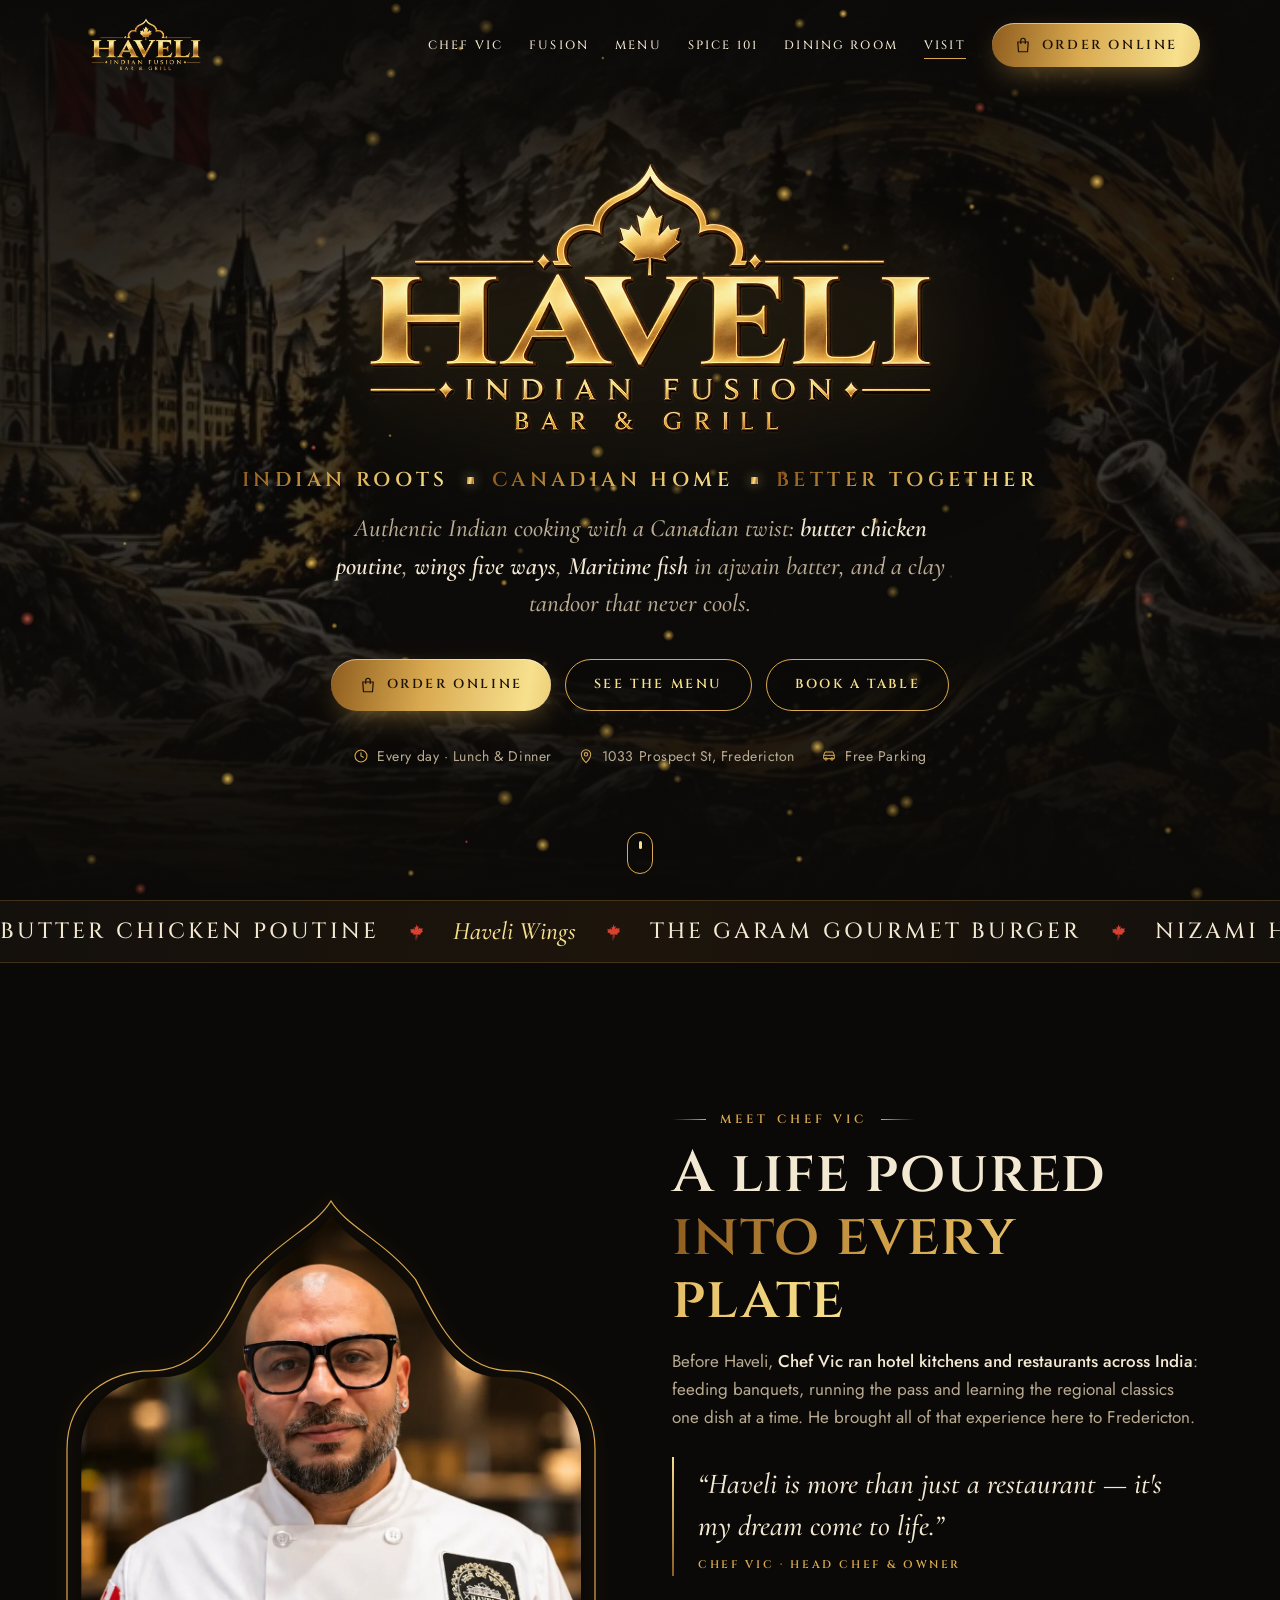
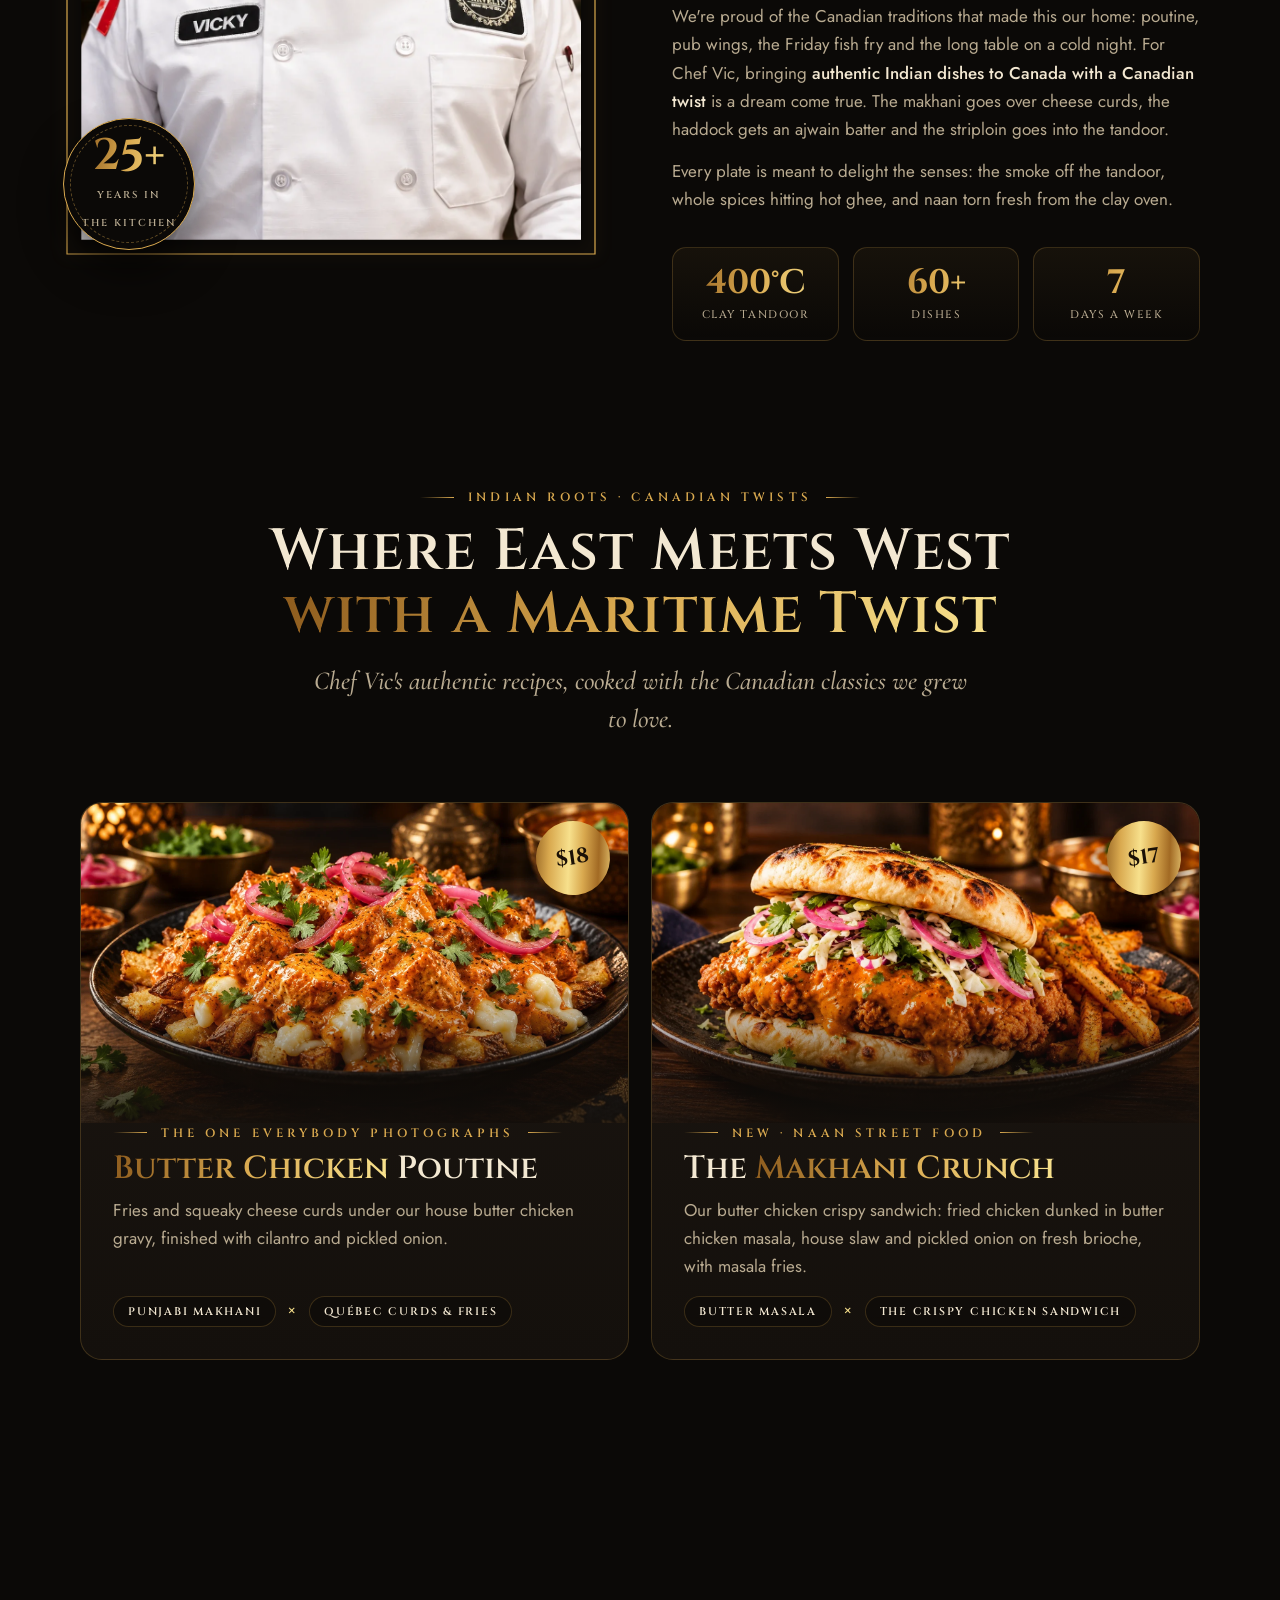
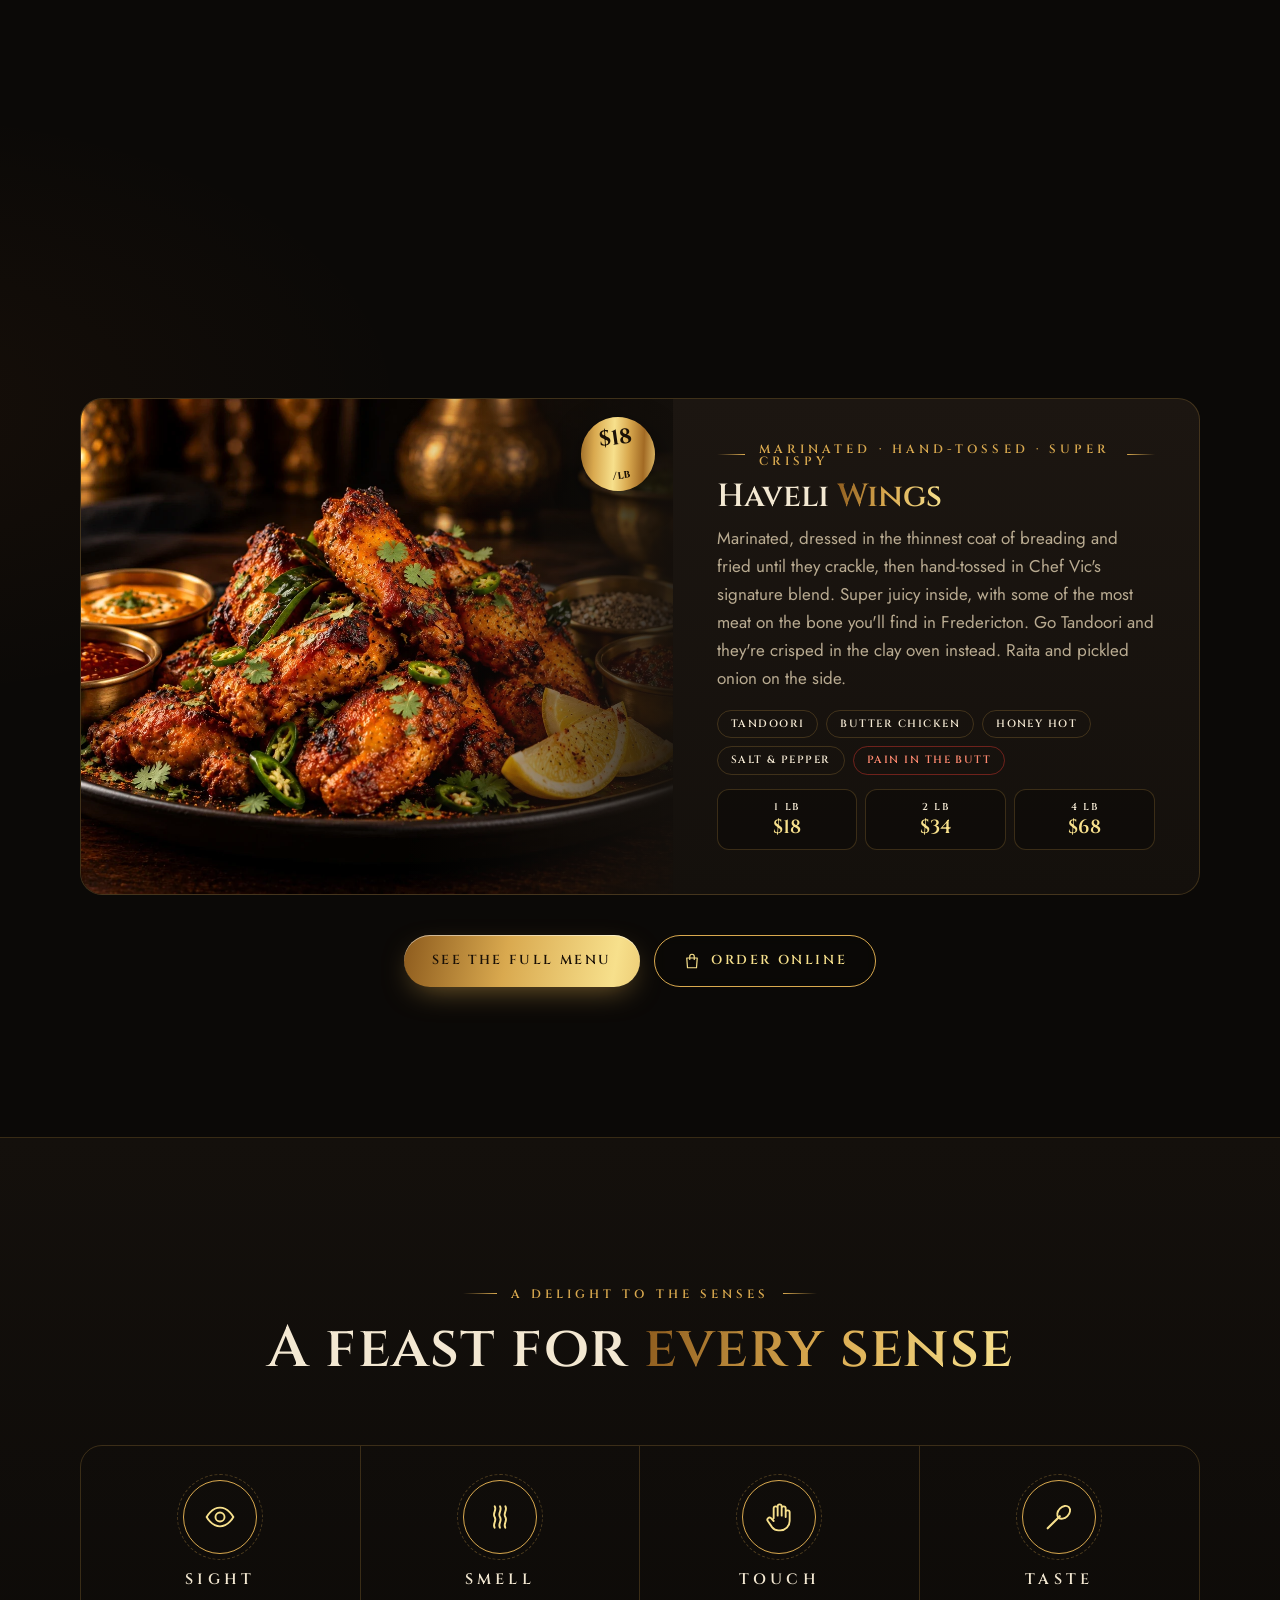
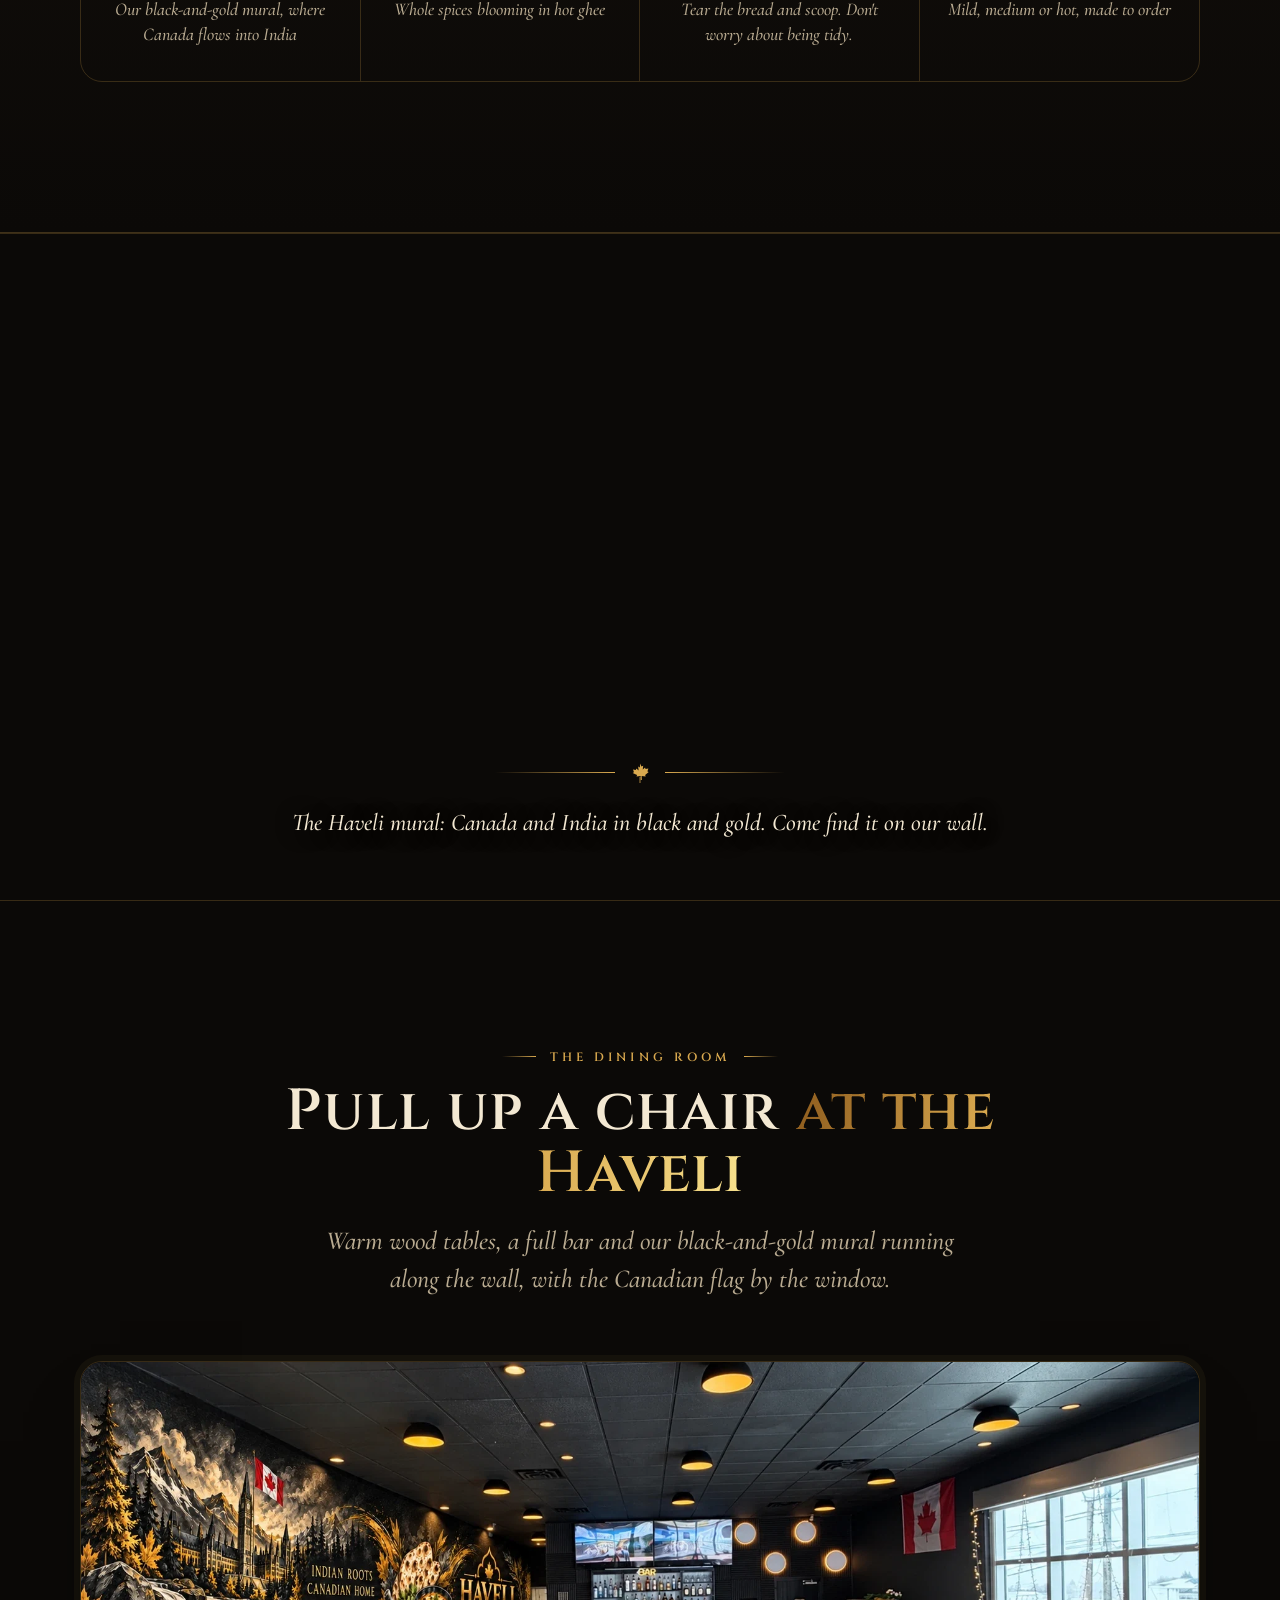
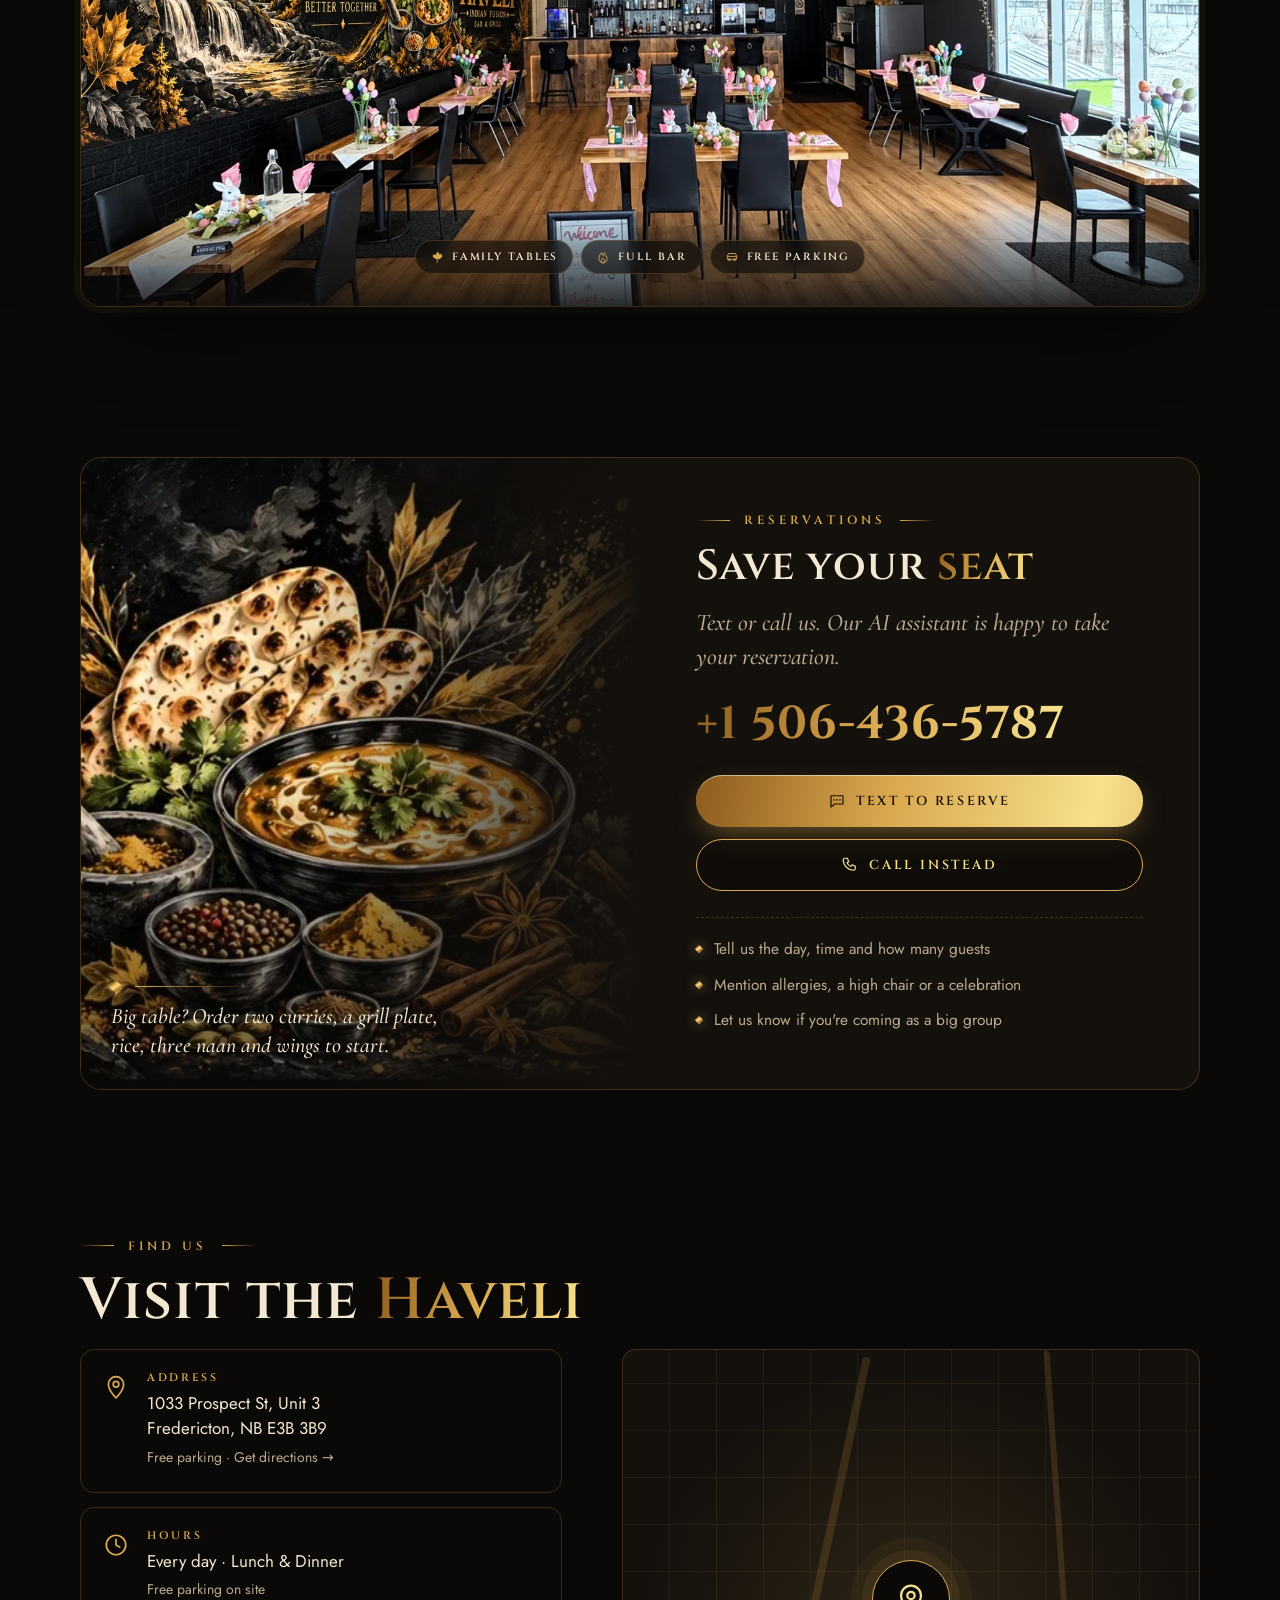
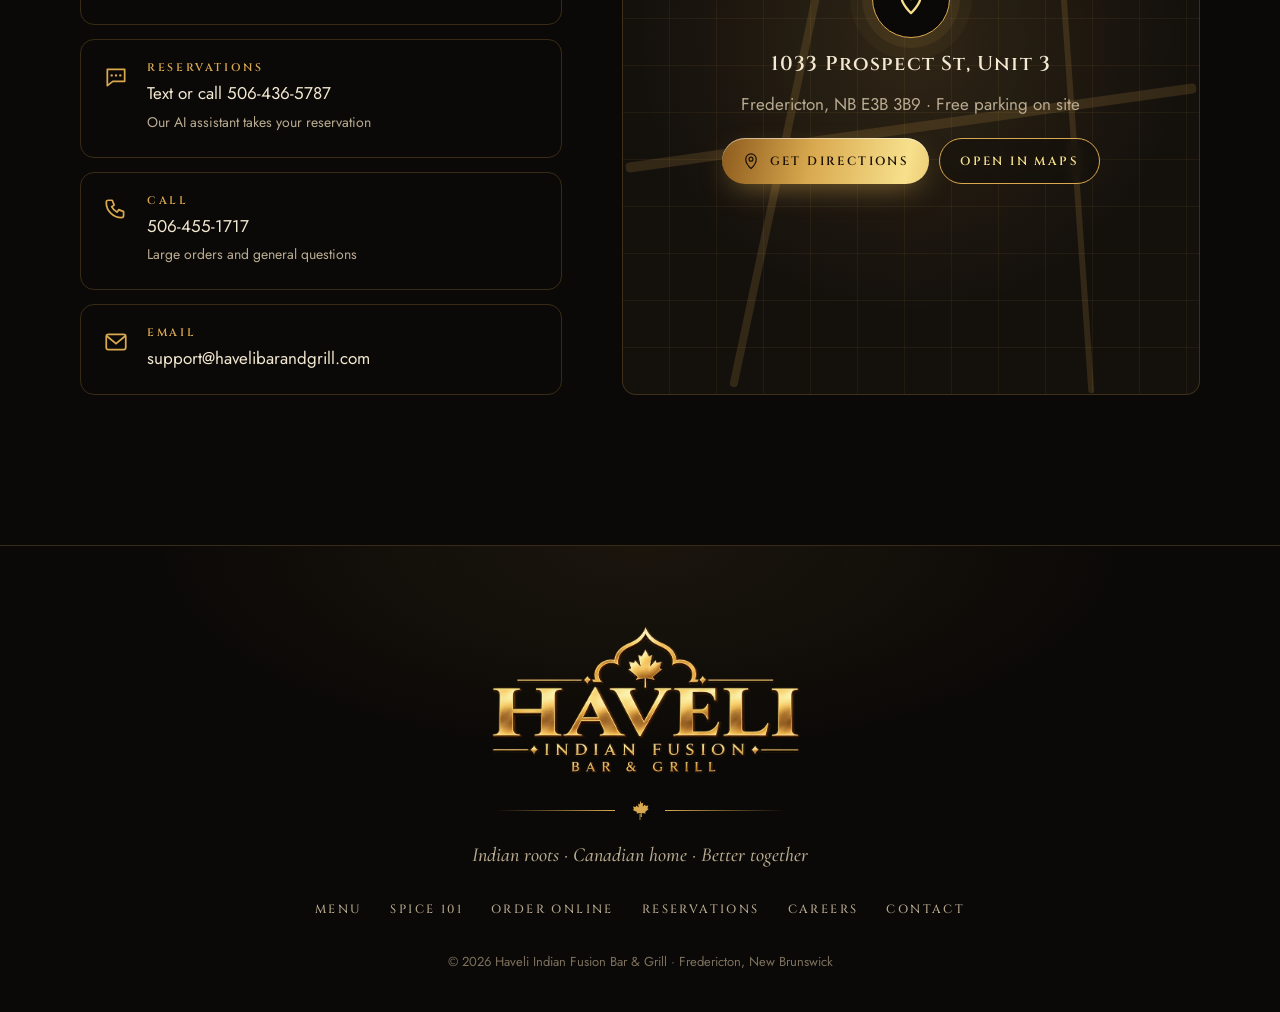
==== index.html @ 32934539 "Update menu and prices from Haveli_Menu_Website.pdf - new dishes: Chicken Pakora, Chaat Papdi, Afgha" ====
<!DOCTYPE html>
<html lang="en">
<head>
<meta charset="utf-8">
<meta name="viewport" content="width=device-width, initial-scale=1, viewport-fit=cover">
<title>Haveli Indian Fusion Bar &amp; Grill · Fredericton</title>
<meta name="description" content="Authentic Indian cooking with Canadian twists — butter chicken poutine, wings, gourmet masala burgers, clay-oven tandoor and a full bar. Chef Vic's Haveli, 1033 Prospect St, Fredericton NB.">
<meta name="theme-color" content="#0b0907">
<meta property="og:title" content="Haveli Indian Fusion Bar & Grill">
<meta property="og:description" content="Indian Roots · Canadian Home · Better Together. Every day, lunch & dinner on Prospect St, Fredericton.">
<meta property="og:image" content="https://eathaveli.ca/assets/mural-photo.webp">
<meta property="og:url" content="https://eathaveli.ca/">
<link rel="canonical" href="https://eathaveli.ca/">
<link rel="icon" href="assets/logo-sm.webp">
<link rel="preconnect" href="https://fonts.googleapis.com">
<link rel="preconnect" href="https://fonts.gstatic.com" crossorigin>
<link href="https://fonts.googleapis.com/css2?family=Cinzel:wght@500;600;700&family=Cormorant+Garamond:ital,wght@0,500;1,500;1,600&family=Jost:wght@300;400;500;600&display=swap" rel="stylesheet">
<link rel="stylesheet" href="assets/site.css?v=202610132343">
</head>
<body>

<svg width="0" height="0" style="position:absolute" aria-hidden="true">
  <defs>
    <clipPath id="archClip" clipPathUnits="objectBoundingBox"><path d="M0,1 L0,.38 C0,.3 .08,.26 .16,.26 C.26,.26 .3,.18 .34,.12 C.4,.06 .47,.04 .5,0 C.53,.04 .6,.06 .66,.12 C.7,.18 .74,.26 .84,.26 C.92,.26 1,.3 1,.38 L1,1 Z"/></clipPath>
    <symbol id="i-leaf" viewBox="0 0 24 24"><path fill="currentColor" d="M12 1.5l1.6 3.4 1.9-.9-.5 4.2 2.5-2.1.6 1.6 3-.6-1 3.2 1.4.7-3.9 3.3.6 1.5-4.4-.6.2 4.4h-1.2l-.2-4.4-4.4.6.6-1.5L4 12l1.4-.7-1-3.2 3 .6.6-1.6 2.5 2.1-.5-4.2 1.9.9z"/><path fill="currentColor" d="M11.6 16.4h.8V23h-.8z"/></symbol>
    <symbol id="i-arch" viewBox="0 0 120 70"><path d="M4 70V44c0-7 5-12 12-12 10 0 13-6 16-12 4-8 13-11 20-14 4-2 7-4 8-6 1 2 4 4 8 6 7 3 16 6 20 14 3 6 6 12 16 12 7 0 12 5 12 12v26" fill="none" stroke="currentColor" stroke-width="2.4" stroke-linejoin="round"/></symbol>
    <symbol id="i-chat" viewBox="0 0 24 24"><path fill="none" stroke="currentColor" stroke-width="1.6" stroke-linejoin="round" d="M4 5h16v11H9l-5 4V5z"/><path d="M8 10.5h.01M12 10.5h.01M16 10.5h.01" stroke="currentColor" stroke-width="2.2" stroke-linecap="round"/></symbol>
    <symbol id="i-phone" viewBox="0 0 24 24"><path fill="none" stroke="currentColor" stroke-width="1.6" stroke-linecap="round" stroke-linejoin="round" d="M5 3h3.5l1.8 4.5-2.3 1.4a11 11 0 0 0 5.1 5.1l1.4-2.3L19 13.5V17a2 2 0 0 1-2 2A14 14 0 0 1 3 5a2 2 0 0 1 2-2z"/></symbol>
    <symbol id="i-pin" viewBox="0 0 24 24"><path fill="none" stroke="currentColor" stroke-width="1.6" stroke-linejoin="round" d="M12 22s7-6.5 7-12.5A7 7 0 0 0 5 9.5C5 15.5 12 22 12 22z"/><circle cx="12" cy="9.5" r="2.6" fill="none" stroke="currentColor" stroke-width="1.6"/></symbol>
    <symbol id="i-bag" viewBox="0 0 24 24"><path fill="none" stroke="currentColor" stroke-width="1.6" stroke-linejoin="round" d="M5 8h14l-1 13H6L5 8z"/><path fill="none" stroke="currentColor" stroke-width="1.6" stroke-linecap="round" d="M9 10V6a3 3 0 0 1 6 0v4"/></symbol>
    <symbol id="i-mail" viewBox="0 0 24 24"><rect x="3" y="5" width="18" height="14" rx="2" fill="none" stroke="currentColor" stroke-width="1.6"/><path d="M3.5 6.5l8.5 7 8.5-7" fill="none" stroke="currentColor" stroke-width="1.6"/></symbol>
    <symbol id="i-clock" viewBox="0 0 24 24"><circle cx="12" cy="12" r="9" fill="none" stroke="currentColor" stroke-width="1.6"/><path d="M12 7v5l3.5 2" fill="none" stroke="currentColor" stroke-width="1.6" stroke-linecap="round"/></symbol>
    <symbol id="i-flame" viewBox="0 0 24 24"><path fill="none" stroke="currentColor" stroke-width="1.5" stroke-linejoin="round" d="M12 22c4 0 7-2.8 7-6.8 0-4.5-3.6-6.4-4.6-10.7C13 6 12.3 8.2 12.5 10c-1.7-1-2.8-3-2.7-5.5C6.8 7 5 10.6 5 15.2 5 19.2 8 22 12 22z"/><path fill="none" stroke="currentColor" stroke-width="1.5" d="M12 22c-1.8 0-3-1.3-3-3 0-2.2 2-3.3 2.5-5 1.8 1.4 3.5 3 3.5 5 0 1.7-1.2 3-3 3z"/></symbol>
    <symbol id="i-chili" viewBox="0 0 24 24"><path fill="currentColor" d="M15.5 6.5c2.8.6 4.5 3 3.9 6.6-.8 4.6-6.2 8.7-13.9 8.4-.9 0-.9-1-.1-1.3 5.2-1.8 6.9-5.1 7.3-8.6.3-3 1-5.6 2.8-5.1z"/><path fill="none" stroke="currentColor" stroke-width="1.5" stroke-linecap="round" d="M15.8 6.6c.1-1.8.9-3 2.4-3.6"/></symbol>
    <symbol id="i-car" viewBox="0 0 24 24"><path fill="none" stroke="currentColor" stroke-width="1.5" stroke-linejoin="round" d="M4 16V11l2-5h12l2 5v5H4zM4 11h16"/><circle cx="7.5" cy="16.5" r="1.8" fill="none" stroke="currentColor" stroke-width="1.5"/><circle cx="16.5" cy="16.5" r="1.8" fill="none" stroke="currentColor" stroke-width="1.5"/></symbol>
    <symbol id="i-search" viewBox="0 0 24 24"><circle cx="11" cy="11" r="7" fill="none" stroke="currentColor" stroke-width="1.7"/><path d="M20 20l-4-4" stroke="currentColor" stroke-width="1.7" stroke-linecap="round"/></symbol>
    <symbol id="i-eye" viewBox="0 0 24 24"><path fill="none" stroke="currentColor" stroke-width="1.4" d="M2 12s3.6-7 10-7 10 7 10 7-3.6 7-10 7S2 12 2 12z"/><circle cx="12" cy="12" r="3.4" fill="none" stroke="currentColor" stroke-width="1.4"/></symbol>
    <symbol id="i-sound" viewBox="0 0 24 24"><path fill="none" stroke="currentColor" stroke-width="1.4" stroke-linecap="round" d="M3 12h2M7 8v8M11 4v16M15 7v10M19 10v4"/></symbol>
    <symbol id="i-aroma" viewBox="0 0 24 24"><path fill="none" stroke="currentColor" stroke-width="1.4" stroke-linecap="round" d="M8 20c-2-3 2-5 0-8s2-5 0-8M12 20c-2-3 2-5 0-8s2-5 0-8M16 20c-2-3 2-5 0-8s2-5 0-8"/></symbol>
    <symbol id="i-hand" viewBox="0 0 24 24"><path fill="none" stroke="currentColor" stroke-width="1.4" stroke-linejoin="round" stroke-linecap="round" d="M8 13V5.5a1.5 1.5 0 0 1 3 0V11m0-1V4a1.5 1.5 0 0 1 3 0v7m0-5.5a1.5 1.5 0 0 1 3 0V12m0-3.5a1.5 1.5 0 0 1 3 0V15a7 7 0 0 1-7 7h-1.5a6 6 0 0 1-4.6-2.2L3.6 15a1.6 1.6 0 0 1 2.4-2.1L8 15"/></symbol>
    <symbol id="i-spoon" viewBox="0 0 24 24"><ellipse cx="15.5" cy="8.5" rx="4" ry="5.5" transform="rotate(45 15.5 8.5)" fill="none" stroke="currentColor" stroke-width="1.4"/><path d="M12.6 11.4 3.5 20.5" stroke="currentColor" stroke-width="1.6" stroke-linecap="round"/></symbol>
  </defs>
</svg>

<header class="nav" id="nav">
  <div class="wrap">
    <a href="#top" class="nav-logo" aria-label="Haveli home"><img src="assets/logo-sm.webp" alt="Haveli Indian Fusion Bar &amp; Grill" width="978" height="402"></a>
    <nav class="nav-links" aria-label="Main">
      <a href="#chef">Chef Vic</a>
      <a href="#fusion">Fusion</a>
      <a href="menu.html">Menu</a>
  <a href="guide.html">Spice 101</a>
      <a href="#room">Dining Room</a>
      <a href="#visit">Visit</a>
      <a class="btn btn-gold" href="order.html"><svg><use href="#i-bag"/></svg>Order Online</a>
    </nav>
    <button class="burger" id="burger" aria-label="Open menu" aria-expanded="false" aria-controls="drawer"><span></span></button>
  </div>
</header>

<div class="drawer" id="drawer" aria-hidden="true">
  <svg class="drawer-arch" aria-hidden="true"><use href="#i-arch"/></svg>
  <a href="#chef">Chef Vic</a>
  <a href="#fusion">Fusion</a>
  <a href="menu.html">Menu</a>
  <a href="guide.html">Spice 101</a>
  <a href="#room">Dining Room</a>
  <a href="#visit">Visit</a>
  <a class="btn btn-gold" href="order.html">Order Online</a>
</div>

<main id="top">
<!-- HERO -->
<section class="hero">
  <div class="hero-bg" aria-hidden="true"></div>
  <canvas id="sparks" aria-hidden="true"></canvas>
  <div class="hero-inner">
    <h1 class="sr">Haveli Indian Fusion Bar &amp; Grill — Fredericton</h1>
    <img class="hero-logo" src="assets/logo-hero.webp" alt="" width="1300" height="534">
    <p class="tagline" aria-label="Indian roots, Canadian home, better together">
      <span class="gold">Indian Roots</span><span class="dia"></span><span class="gold">Canadian Home</span><span class="dia"></span><span class="gold">Better Together</span>
    </p>
    <p class="hero-sub">Authentic Indian cooking with a Canadian twist: <b>butter chicken poutine</b>, <b>wings five ways</b>, <b>Maritime fish</b> in ajwain batter, and a clay tandoor that never cools.</p>
    <div class="hero-cta">
      <a class="btn btn-gold" href="order.html"><svg><use href="#i-bag"/></svg>Order Online</a>
      <a class="btn btn-ghost" href="menu.html">See the Menu</a>
      <a class="btn btn-ghost" href="#reserve">Book a Table</a>
    </div>
    <div class="hero-meta">
      <span><svg><use href="#i-clock"/></svg>Every day · Lunch &amp; Dinner</span>
      <span><svg><use href="#i-pin"/></svg>1033 Prospect St, Fredericton</span>
      <span><svg><use href="#i-car"/></svg>Free Parking</span>
    </div>
  </div>
  <a href="#chef" class="scroll-cue" aria-label="Scroll to meet Chef Vic"></a>
</section>

<div class="marquee" aria-hidden="true"><div class="marquee-track" id="marquee"></div></div>

<!-- CHEF VIC -->
<section class="sec" id="chef">
  <div class="wrap story">
    <div class="arch-frame reveal">
      <div class="img" role="img" aria-label="Chef Vic in his Haveli chef's whites"></div>
      <svg class="outline" viewBox="0 0 100 100" preserveAspectRatio="none" aria-hidden="true">
        <path d="M0,100 L0,38 C0,30 8,26 16,26 C26,26 30,18 34,12 C40,6 47,4 50,0 C53,4 60,6 66,12 C70,18 74,26 84,26 C92,26 100,30 100,38 L100,100 Z" fill="none" stroke="currentColor" stroke-width="1.2" vector-effect="non-scaling-stroke"/>
      </svg>
      <div class="badge"><div><b class="gold">25+</b><small>Years in<br>the kitchen</small></div></div>
    </div>
    <div>
      <div class="eyebrow reveal">Meet Chef Vic</div>
      <h2 class="h2 reveal d1">A life poured<br><span class="gold">into every plate</span></h2>
      <p class="reveal d2">Before Haveli, <strong>Chef Vic ran hotel kitchens and restaurants across India</strong>: feeding banquets, running the pass and learning the regional classics one dish at a time. He brought all of that experience here to Fredericton.</p>
      <blockquote class="quote reveal d2">
        “Haveli is more than just a restaurant — it's my dream come to life.”
        <cite>Chef Vic · Head Chef &amp; Owner</cite>
      </blockquote>
      <p class="reveal d3">We're proud of the Canadian traditions that made this our home: poutine, pub wings, the Friday fish fry and the long table on a cold night. For Chef Vic, bringing <strong>authentic Indian dishes to Canada with a Canadian twist</strong> is a dream come true. The makhani goes over cheese curds, the haddock gets an ajwain batter and the striploin goes into the tandoor.</p>
      <p class="reveal d3">Every plate is meant to delight the senses: the smoke off the tandoor, whole spices hitting hot ghee, and naan torn fresh from the clay oven.</p>
      <div class="stats reveal d4">
        <div class="stat"><b class="gold">400°C</b><span>Clay tandoor</span></div>
        <div class="stat"><b class="gold">60+</b><span>Dishes</span></div>
        <div class="stat"><b class="gold">7</b><span>Days a week</span></div>
      </div>
    </div>
  </div>
</section>

<!-- FUSION -->
<section class="sec" id="fusion" style="padding-top:0">
  <div class="wrap">
    <div class="sec-head">
      <div class="eyebrow center reveal">Indian Roots · Canadian Twists</div>
      <h2 class="h2 reveal d1">Where East Meets West <span class="gold">with a Maritime Twist</span></h2>
      <p class="lede reveal d2">Chef Vic's authentic recipes, cooked with the Canadian classics we grew to love.</p>
    </div>

    <div class="dishes">
      <article class="dish reveal">
        <div class="ph"><img src="assets/poutine.webp" alt="Butter chicken poutine: fries and cheese curds under butter chicken gravy with pickled onion and cilantro" loading="lazy" width="1536" height="1024"><div class="price-tag" data-price-item="Butter Chicken Poutine">$18</div></div>
        <div class="body">
          <div class="eyebrow">The One Everybody Photographs</div>
          <h3><span class="gold">Butter Chicken</span> Poutine</h3>
          <p>Fries and squeaky cheese curds under our house butter chicken gravy, finished with cilantro and pickled onion.</p>
          <div class="equation"><span>Punjabi makhani</span><b class="x">×</b><span>Québec curds &amp; fries</span></div>
        </div>
      </article>
      <article class="dish reveal d1">
        <div class="ph"><img src="assets/sandwich.webp" alt="The Makhani Crunch: crispy fried chicken in butter chicken masala with slaw and pickled onion, with masala fries" loading="lazy" width="1680" height="936"><div class="price-tag" data-price-item="The Makhani Crunch">$17</div></div>
        <div class="body">
          <div class="eyebrow">New · Naan Street Food</div>
          <h3>The <span class="gold">Makhani Crunch</span></h3>
          <p>Our butter chicken crispy sandwich: fried chicken dunked in butter chicken masala, house slaw and pickled onion on fresh brioche, with masala fries.</p>
          <div class="equation"><span>Butter masala</span><b class="x">×</b><span>The crispy chicken sandwich</span></div>
        </div>
      </article>
      <article class="dish reveal">
        <div class="ph"><img src="assets/fish-bites.webp" alt="Maritime Masala Fish Bites: ajwain-battered fish with masala fries, curry-leaf tartar and lemon" loading="lazy" width="1660" height="948"><div class="price-tag" data-price-item="Maritime Masala Fish Bites">$16</div></div>
        <div class="body">
          <div class="eyebrow">Fish &amp; Chips, Haveli-Style</div>
          <h3>Maritime <span class="gold">Masala Fish Bites</span></h3>
          <p>Ajwain-battered fish with a masala chip crumb and curry-leaf tartar.</p>
          <div class="equation"><span>Ajwain &amp; curry leaf</span><b class="x">×</b><span>Maritime fish &amp; chips</span></div>
        </div>
      </article>
      <article class="dish reveal d1">
        <div class="ph"><img src="assets/garam-smash.webp" alt="The Garam Gourmet Burger: a juicy masala burger with melted cheddar and masala onions on a toasted bun, with masala fries" loading="lazy" width="1601" height="983"><div class="price-tag" data-price-item="The Garam Gourmet Burger">$19</div></div>
        <div class="body">
          <div class="eyebrow">Gourmet Masala Burger</div>
          <h3>The <span class="gold">Garam Gourmet Burger</span></h3>
          <p>An 8 oz thick, juicy patty in house masala, cooked so the juices explode in your mouth. Cheddar and masala onions on brioche, with masala fries.</p>
          <div class="equation"><span>House masala</span><b class="x">×</b><span>The gourmet burger</span></div>
        </div>
      </article>
      <article class="dish wide reveal">
        <div class="ph"><img src="assets/wings.webp" alt="Wings piled on a black plate with jalapeño, cilantro and lemon, surrounded by brass bowls of dipping sauces" loading="lazy" width="1600" height="983"><div class="price-tag" data-price-wings>$18<small>/lb</small></div></div>
        <div class="body">
          <div class="eyebrow">Marinated · Hand-Tossed · Super Crispy</div>
          <h3>Haveli <span class="gold">Wings</span></h3>
          <p>Marinated, dressed in the thinnest coat of breading and fried until they crackle, then hand-tossed in Chef Vic's signature blend. Super juicy inside, with some of the most meat on the bone you'll find in Fredericton. Go Tandoori and they're crisped in the clay oven instead. Raita and pickled onion on the side.</p>
          <div class="sauces"><span>Tandoori</span><span>Butter Chicken</span><span>Honey Hot</span><span>Salt &amp; Pepper</span><span class="hot">Pain in the Butt</span></div>
          <div class="sizes" data-wing-sizes><span><b>1 lb</b>$18</span><span><b>2 lb</b>$34</span><span><b>4 lb</b>$68</span></div>
        </div>
      </article>
    </div>

    <div class="fusion-cta reveal">
      <a class="btn btn-gold" href="menu.html">See the Full Menu</a>
      <a class="btn btn-ghost" href="order.html"><svg><use href="#i-bag"/></svg>Order Online</a>
    </div>
  </div>
</section>

<!-- SENSES -->
<section class="sec senses" aria-labelledby="sensesH">
  <div class="wrap">
    <div class="sec-head">
      <div class="eyebrow center reveal">A Delight to the Senses</div>
      <h2 class="h2 reveal d1" id="sensesH">A feast for <span class="gold">every sense</span></h2>
    </div>
    <div class="sense-grid reveal d2">
      <div class="sense"><div class="ring"><svg><use href="#i-eye"/></svg></div><h3>Sight</h3><p>Our black-and-gold mural, where Canada flows into India</p></div>
      <div class="sense"><div class="ring"><svg><use href="#i-aroma"/></svg></div><h3>Smell</h3><p>Whole spices blooming in hot ghee</p></div>
      <div class="sense"><div class="ring"><svg><use href="#i-hand"/></svg></div><h3>Touch</h3><p>Tear the bread and scoop. Don't worry about being tidy.</p></div>
      <div class="sense"><div class="ring"><svg><use href="#i-spoon"/></svg></div><h3>Taste</h3><p>Mild, medium or hot, made to order</p></div>
    </div>
  </div>
</section>

<!-- MURAL BAND -->
<section class="feast" aria-label="The Haveli mural">
  <div class="feast-img" role="img" aria-label="The Haveli mural: Canadian landscape flowing into an Indian feast of naan, curry and spices"></div>
  <div class="feast-cap">
    <div class="divider"><i></i><svg class="leaf" style="color:var(--gold)"><use href="#i-leaf"/></svg><i></i></div>
    <p>The Haveli mural: Canada and India in black and gold. Come find it on our wall.</p>
  </div>
</section>

<!-- DINING ROOM -->
<section class="sec" id="room" style="padding-bottom:0">
  <div class="wrap">
    <div class="sec-head">
      <div class="eyebrow center reveal">The Dining Room</div>
      <h2 class="h2 reveal d1">Pull up a chair <span class="gold">at the Haveli</span></h2>
      <p class="lede reveal d2">Warm wood tables, a full bar and our black-and-gold mural running along the wall, with the Canadian flag by the window.</p>
    </div>
    <figure class="room reveal">
      <img src="assets/dining-room.webp" alt="The Haveli dining room: wood tables and black chairs, the black-and-gold Haveli mural along the left wall, a full bar at the back and a Canadian flag by the windows" loading="lazy" width="1798" height="875">
      <figcaption>
        <span><svg><use href="#i-leaf"/></svg>Family tables</span>
        <span><svg><use href="#i-flame"/></svg>Full bar</span>
        <span><svg><use href="#i-car"/></svg>Free parking</span>
      </figcaption>
    </figure>
  </div>
</section>

<!-- RESERVE -->
<section class="sec" id="reserve">
  <div class="wrap">
    <div class="reserve reveal">
      <div class="reserve-art" role="img" aria-label="Naan, curry and whole spices from the Haveli mural">
        <div class="over"><div class="divider" style="justify-content:flex-start;margin:0 0 10px"><span class="dia"></span><i></i></div><p>Big table? Order two curries, a grill plate, rice, three naan and wings to start.</p></div>
      </div>
      <div class="reserve-form reserve-text">
        <div class="eyebrow">Reservations</div>
        <h2 class="h2">Save your <span class="gold">seat</span></h2>
        <p class="rt-lede">Text or call us. Our AI assistant is happy to take your reservation.</p>
        <a class="rt-number" href="sms:+15064365787" aria-label="Text 506-436-5787 to reserve">+1 506-436-5787</a>
        <div class="rt-btns">
          <a class="btn btn-gold" href="sms:+15064365787"><svg><use href="#i-chat"/></svg>Text to Reserve</a>
          <a class="btn btn-ghost" href="tel:+15064365787"><svg><use href="#i-phone"/></svg>Call Instead</a>
        </div>
        <ul class="rt-tips">
          <li><span class="dia"></span>Tell us the day, time and how many guests</li>
          <li><span class="dia"></span>Mention allergies, a high chair or a celebration</li>
          <li><span class="dia"></span>Let us know if you're coming as a big group</li>
        </ul>
      </div>
    </div>
  </div>
</section>

<!-- VISIT -->
<section class="sec" id="visit" style="padding-top:0">
  <div class="wrap">
    <div class="eyebrow reveal">Find Us</div>
    <h2 class="h2 reveal d1">Visit the <span class="gold">Haveli</span></h2>
    <div class="visit">
      <div class="info">
        <a class="info-row reveal" href="https://www.google.com/maps/search/?api=1&query=Haveli+Indian+Bar+and+Grill+1033+Prospect+St+Fredericton+NB" target="_blank" rel="noopener">
          <svg><use href="#i-pin"/></svg><div><h4>Address</h4><p>1033 Prospect St, Unit 3<br>Fredericton, NB E3B 3B9</p><small>Free parking · Get directions →</small></div></a>
        <div class="info-row reveal d1">
          <svg><use href="#i-clock"/></svg><div><h4>Hours</h4><p>Every day · Lunch &amp; Dinner</p><small>Free parking on site</small></div></div>
        <a class="info-row reveal d2" href="sms:+15064365787">
          <svg><use href="#i-chat"/></svg><div><h4>Reservations</h4><p>Text or call 506-436-5787</p><small>Our AI assistant takes your reservation</small></div></a>
        <a class="info-row reveal d2" href="tel:+15064551717">
          <svg><use href="#i-phone"/></svg><div><h4>Call</h4><p>506-455-1717</p><small>Large orders and general questions</small></div></a>
        <a class="info-row reveal d3" href="mailto:support@havelibarandgrill.com">
          <svg><use href="#i-mail"/></svg><div><h4>Email</h4><p>support@havelibarandgrill.com</p></div></a>
      </div>
      <div class="map reveal d2" id="map">
        <div class="map-fallback">
          <span class="road" style="left:0;right:0;top:58%;height:10px;transform:rotate(-8deg)"></span>
          <span class="road" style="top:0;bottom:0;left:30%;width:8px;transform:rotate(12deg)"></span>
          <span class="road" style="top:0;bottom:0;right:22%;width:6px;transform:rotate(-4deg)"></span>
          <div class="pinwrap"><svg><use href="#i-pin"/></svg></div>
          <h4>1033 Prospect St, Unit 3</h4>
          <p>Fredericton, NB E3B 3B9 · Free parking on site</p>
          <div class="btns">
            <a class="btn btn-gold" href="https://www.google.com/maps/dir/?api=1&destination=1033+Prospect+St+Fredericton+NB+E3B+3B9" target="_blank" rel="noopener"><svg><use href="#i-pin"/></svg>Get Directions</a>
            <a class="btn btn-ghost" href="https://www.google.com/maps/search/?api=1&query=Haveli+Indian+Bar+and+Grill+1033+Prospect+St+Fredericton+NB" target="_blank" rel="noopener">Open in Maps</a>
          </div>
        </div>
        <iframe title="Map to Haveli Indian Bar & Grill" loading="lazy" referrerpolicy="no-referrer-when-downgrade" onload="this.parentNode.classList.add('loaded')"
          src="https://www.google.com/maps?q=1033+Prospect+St,+Fredericton,+NB+E3B+3B9&output=embed"></iframe>
      </div>
    </div>
  </div>
</section>
</main>

<footer>
  <div class="wrap">
    <img class="flogo" src="assets/logo-sm.webp" alt="Haveli Indian Fusion Bar &amp; Grill" loading="lazy" width="978" height="402">
    <div class="divider"><i></i><svg class="leaf" style="color:var(--gold)"><use href="#i-leaf"/></svg><i></i></div>
    <p class="tag">Indian roots · Canadian home · Better together</p>
    <nav class="fnav" aria-label="Footer">
      <a href="menu.html">Menu</a><a href="guide.html">Spice 101</a><a href="order.html">Order Online</a><a href="#reserve">Reservations</a><a href="mailto:support@havelibarandgrill.com?subject=Careers%20at%20Haveli">Careers</a><a href="#visit">Contact</a>
    </nav>
    <div class="fine">
      <span>© <span id="yr"></span> Haveli Indian Fusion Bar &amp; Grill · Fredericton, New Brunswick</span>
    </div>
  </div>
</footer>

<nav class="actionbar" id="actionbar" aria-label="Quick actions">
  <a href="tel:+15064551717"><svg><use href="#i-phone"/></svg>Call</a>
  <a class="main" href="order.html"><svg><use href="#i-bag"/></svg>Order</a>
  <a href="https://www.google.com/maps/search/?api=1&query=Haveli+Indian+Bar+and+Grill+1033+Prospect+St+Fredericton+NB" target="_blank" rel="noopener"><svg><use href="#i-pin"/></svg>Directions</a>
</nav>

<script src="assets/site.js?v=202610132343"></script>
<script src="assets/home.js?v=202610132343"></script>
</body>
</html>
---- assets/site.css ----
:root{
  --ink:#0b0907; --char:#14100c; --char-2:#1c1611; --line:rgba(212,162,76,.22);
  --gold:#d9a94f; --gold-hi:#f7e08c; --gold-lo:#8d5b1d; --cream:#f3e8d2; --muted:#b9ab91;
  --saffron:#e8792b; --chili:#c8322a; --maple:#d8412f; --leaf:#6fae3f;
  --goldgrad:linear-gradient(100deg,#8d5b1d 0%,#d9a94f 22%,#f7e08c 45%,#d9a94f 62%,#a26a24 80%,#f0d27c 100%);
  --display:"Cinzel",Georgia,serif; --serif:"Cormorant Garamond",Georgia,serif; --sans:"Jost",system-ui,sans-serif;
  --wrap:1200px; --gut:clamp(16px,4vw,40px); --r:14px;
}
*{box-sizing:border-box;margin:0;padding:0}
html{scroll-behavior:smooth;-webkit-text-size-adjust:100%}
body{background:var(--ink);color:var(--cream);font:400 17px/1.65 var(--sans);overflow-x:hidden;
  background-image:radial-gradient(1200px 600px at 80% -10%,rgba(217,169,79,.08),transparent 60%),radial-gradient(900px 500px at -10% 40%,rgba(232,121,43,.05),transparent 60%);}
img{max-width:100%;height:auto;display:block}
a{color:inherit;text-decoration:none}
button{font:inherit;color:inherit;background:none;border:0;cursor:pointer}
:focus-visible{outline:2px solid var(--gold-hi);outline-offset:3px;border-radius:6px}
.wrap{max-width:var(--wrap);margin:0 auto;padding:0 var(--gut)}
.sr{position:absolute;width:1px;height:1px;overflow:hidden;clip:rect(0 0 0 0)}
body::before{content:"";position:fixed;inset:0;pointer-events:none;z-index:100;opacity:.06;mix-blend-mode:overlay;
  background-image:url("data:image/svg+xml,%3Csvg xmlns='http://www.w3.org/2000/svg' width='160' height='160'%3E%3Cfilter id='n'%3E%3CfeTurbulence type='fractalNoise' baseFrequency='.9' numOctaves='3' stitchTiles='stitch'/%3E%3C/filter%3E%3Crect width='100%25' height='100%25' filter='url(%23n)'/%3E%3C/svg%3E")}

/* ---------- gold type & ornaments ---------- */
.gold{background:var(--goldgrad);background-size:220% 100%;-webkit-background-clip:text;background-clip:text;color:transparent;animation:shimmer 7s ease-in-out infinite}
@keyframes shimmer{0%,100%{background-position:0% 50%}50%{background-position:100% 50%}}
.eyebrow{font:600 12px/1 var(--display);letter-spacing:.34em;text-transform:uppercase;color:var(--gold);display:flex;align-items:center;gap:14px}
.eyebrow::before,.eyebrow::after{content:"";height:1px;width:34px;background:linear-gradient(90deg,transparent,var(--gold))}
.eyebrow::after{transform:scaleX(-1)}
.eyebrow.center{justify-content:center}
.h2{font:600 clamp(32px,5.2vw,58px)/1.08 var(--display);letter-spacing:.02em;margin:18px 0 16px}
.lede{font:italic 500 clamp(20px,2.3vw,26px)/1.45 var(--serif);color:var(--muted);max-width:660px}
.divider{display:flex;align-items:center;justify-content:center;gap:14px;color:var(--gold);margin:22px auto}
.divider i{height:1px;width:min(120px,22vw);background:linear-gradient(90deg,transparent,var(--gold))}
.divider i:last-child{transform:scaleX(-1)}
.dia{width:10px;height:10px;transform:rotate(45deg);background:var(--goldgrad);box-shadow:0 0 12px rgba(247,224,140,.5);flex:none;display:inline-block}
.leaf{width:22px;height:22px;fill:currentColor;flex:none}
.sec-head{max-width:780px;margin:0 auto clamp(40px,6vw,64px);text-align:center}
.sec-head .lede{margin:0 auto}

/* ---------- buttons ---------- */
.btn{position:relative;display:inline-flex;align-items:center;justify-content:center;gap:10px;min-height:52px;padding:0 28px;border-radius:999px;
  font:600 13px/1 var(--display);letter-spacing:.2em;text-transform:uppercase;transition:transform .25s,box-shadow .25s,background .25s;white-space:nowrap}
.btn-gold{background:var(--goldgrad);background-size:200% 100%;color:#1a1006;box-shadow:0 10px 30px -10px rgba(217,169,79,.6),inset 0 1px 0 rgba(255,255,255,.5)}
.btn-gold:hover{transform:translateY(-2px);background-position:100% 0;box-shadow:0 16px 40px -12px rgba(247,224,140,.8)}
.btn-ghost{border:1px solid var(--gold);color:var(--gold-hi);background:rgba(11,9,7,.35);backdrop-filter:blur(6px)}
.btn-ghost:hover{background:rgba(217,169,79,.12);transform:translateY(-2px)}
.btn svg{width:18px;height:18px}

/* ---------- nav ---------- */
.nav{position:fixed;top:0;left:0;right:0;z-index:50;transition:background .35s,padding .35s,border-color .35s;padding:18px 0;border-bottom:1px solid transparent}
.nav.solid{background:rgba(11,9,7,.86);backdrop-filter:blur(14px) saturate(1.2);padding:10px 0;border-color:var(--line)}
.nav .wrap{display:flex;align-items:center;justify-content:space-between;gap:20px}
.nav-logo img{height:54px;width:auto;transition:height .35s}
.nav.solid .nav-logo img{height:44px}
.nav-links{display:flex;gap:26px;align-items:center}
.nav-links a:not(.btn){font:500 12px/1 var(--display);letter-spacing:.18em;text-transform:uppercase;color:var(--cream);position:relative;padding:8px 0}
.nav-links a:not(.btn)::after{content:"";position:absolute;left:50%;right:50%;bottom:0;height:1px;background:var(--gold);transition:.3s}
.nav-links a:not(.btn):hover::after,.nav-links a.active::after{left:0;right:0}
.nav-links .btn{min-height:44px;padding:0 22px}
.burger{display:none;width:48px;height:48px;border:1px solid var(--line);border-radius:50%;align-items:center;justify-content:center}
.burger span,.burger span::before,.burger span::after{display:block;width:18px;height:1.5px;background:var(--gold-hi);position:relative;transition:.3s}
.burger span::before,.burger span::after{content:"";position:absolute;left:0}
.burger span::before{top:-6px}.burger span::after{top:6px}
.menu-open .burger span{background:transparent}
.menu-open .burger span::before{top:0;transform:rotate(45deg)}
.menu-open .burger span::after{top:0;transform:rotate(-45deg)}
.drawer{position:fixed;inset:0;z-index:45;background:rgba(11,9,7,.97);display:flex;flex-direction:column;align-items:center;justify-content:center;gap:6px;
  opacity:0;visibility:hidden;transition:opacity .4s,visibility .4s}
.menu-open .drawer{opacity:1;visibility:visible}
.drawer a{font:600 clamp(24px,6.5vw,38px)/1.45 var(--display);letter-spacing:.08em;opacity:0;transform:translateY(14px);transition:.5s}
.menu-open .drawer a{opacity:1;transform:none}
.drawer a:nth-child(3){transition-delay:.05s}.drawer a:nth-child(4){transition-delay:.1s}.drawer a:nth-child(5){transition-delay:.15s}.drawer a:nth-child(6){transition-delay:.2s}.drawer a:nth-child(7){transition-delay:.25s}.drawer a:nth-child(8){transition-delay:.3s}
.drawer .btn{margin-top:18px;font-size:14px}
.drawer-arch{width:120px;height:70px;color:var(--gold);margin-bottom:10px}

/* ---------- hero ---------- */
.hero{position:relative;min-height:100svh;display:grid;place-items:center;text-align:center;overflow:hidden;padding:120px var(--gut) 90px;isolation:isolate}
.hero-bg{position:absolute;inset:-4%;z-index:-3;background:url(crop-wide.webp) center/cover no-repeat;animation:kenburns 26s ease-in-out infinite alternate}
@keyframes kenburns{from{transform:scale(1.02) translate(0,0)}to{transform:scale(1.14) translate(-2%,-1%)}}
.hero::before{content:"";position:absolute;inset:0;z-index:-2;
  background:radial-gradient(ellipse 70% 60% at 50% 50%,rgba(11,9,7,.5),rgba(11,9,7,.88) 70%),linear-gradient(180deg,rgba(11,9,7,.6),transparent 30%,transparent 65%,var(--ink))}
#sparks{position:absolute;inset:0;z-index:-1;width:100%;height:100%;pointer-events:none}
.hero-inner{max-width:980px;width:100%}
.hero-logo{width:min(660px,90vw,78svh);margin:0 auto;filter:drop-shadow(0 20px 60px rgba(0,0,0,.8)) drop-shadow(0 0 40px rgba(217,169,79,.25));animation:rise 1.4s cubic-bezier(.2,.8,.2,1) both}
.tagline{margin:28px auto 0;display:flex;flex-wrap:wrap;justify-content:center;align-items:center;gap:10px 18px;font:600 clamp(13px,2vw,20px)/1.2 var(--display);letter-spacing:.22em;text-transform:uppercase;max-width:100%}
.tagline span{opacity:0;animation:rise 1s cubic-bezier(.2,.8,.2,1) both}
.tagline span:nth-child(1){animation-delay:.6s}.tagline span:nth-child(2){animation-delay:.75s}.tagline span:nth-child(3){animation-delay:.9s}.tagline span:nth-child(4){animation-delay:1.05s}.tagline span:nth-child(5){animation-delay:1.2s}
.tagline .dia{width:7px;height:7px}
.hero-sub{font:italic 500 clamp(19px,2.4vw,25px)/1.5 var(--serif);color:var(--muted);margin:18px auto 0;max-width:640px;animation:rise 1s 1.3s both}
.hero-sub b{font-weight:600;color:var(--cream)}
.hero-cta{display:flex;flex-wrap:wrap;gap:14px;justify-content:center;margin-top:36px;animation:rise 1s 1.5s both}
.hero-meta{display:flex;flex-wrap:wrap;justify-content:center;gap:8px 26px;margin-top:34px;font-size:14px;color:var(--muted);letter-spacing:.04em;animation:rise 1s 1.7s both}
.hero-meta span{display:inline-flex;align-items:center;gap:8px}
.hero-meta svg{width:16px;height:16px;color:var(--gold)}
@keyframes rise{from{opacity:0;transform:translateY(24px)}to{opacity:1;transform:none}}
.scroll-cue{position:absolute;bottom:26px;left:50%;transform:translateX(-50%);width:26px;height:42px;border:1px solid var(--gold);border-radius:14px}
.scroll-cue::after{content:"";position:absolute;left:50%;top:8px;width:3px;height:8px;margin-left:-1.5px;border-radius:2px;background:var(--gold-hi);animation:cue 1.8s infinite}
@keyframes cue{0%{opacity:0;transform:translateY(0)}40%{opacity:1}100%{opacity:0;transform:translateY(14px)}}

/* ---------- marquee ---------- */
.marquee{border-block:1px solid var(--line);background:linear-gradient(90deg,var(--char),#1d150c,var(--char));overflow:hidden;padding:18px 0}
.marquee-track{display:flex;width:max-content;animation:marq 55s linear infinite}
.marquee:hover .marquee-track{animation-play-state:paused}
.marquee-track span{display:inline-flex;align-items:center;gap:28px;padding-right:28px;font:500 clamp(16px,2vw,22px)/1 var(--display);letter-spacing:.14em;text-transform:uppercase;white-space:nowrap}
.marquee-track em{font:italic 500 1.15em/1 var(--serif);text-transform:none;letter-spacing:0;color:var(--gold-hi)}
.marquee-track svg{width:18px;height:18px;color:var(--maple)}
@keyframes marq{to{transform:translateX(-50%)}}

section{position:relative}
.sec{padding:clamp(80px,12vw,150px) 0}
.reveal{opacity:0;transform:translateY(40px);transition:opacity 1s cubic-bezier(.2,.8,.2,1),transform 1s cubic-bezier(.2,.8,.2,1)}
.reveal.in{opacity:1;transform:none}
.d1{transition-delay:.1s}.d2{transition-delay:.2s}.d3{transition-delay:.3s}.d4{transition-delay:.4s}

/* ---------- chef ---------- */
.story{display:grid;grid-template-columns:1fr 1.05fr;gap:clamp(40px,7vw,100px);align-items:center}
.arch-frame{position:relative;aspect-ratio:4/5;max-width:500px;width:100%;justify-self:center}
.arch-frame .img{position:absolute;inset:0;clip-path:url(#archClip);background:url(chef-vic.webp) center 30%/cover;transition:transform 1.4s}
.arch-frame:hover .img{transform:scale(1.03)}
.arch-frame svg.outline{position:absolute;inset:-14px;width:calc(100% + 28px);height:calc(100% + 28px);overflow:visible;color:var(--gold);pointer-events:none;filter:drop-shadow(0 0 8px rgba(217,169,79,.35))}
.arch-frame .badge{position:absolute;left:-18px;bottom:-10px;width:132px;height:132px;border-radius:50%;background:var(--ink);border:1px solid var(--gold);display:grid;place-items:center;text-align:center;box-shadow:0 20px 40px rgba(0,0,0,.6)}
.badge b{display:block;font:700 44px/1 var(--display)}
.badge small{font:600 10px/1.3 var(--display);letter-spacing:.2em;text-transform:uppercase;color:var(--muted)}
.badge::before{content:"";position:absolute;inset:6px;border-radius:50%;border:1px dashed rgba(217,169,79,.4);animation:spin 30s linear infinite}
@keyframes spin{to{transform:rotate(360deg)}}
.quote{margin:26px 0;padding:6px 0 6px 24px;border-left:2px solid;border-image:linear-gradient(var(--gold-hi),var(--gold-lo)) 1;font:italic 500 clamp(22px,2.6vw,29px)/1.45 var(--serif)}
.quote cite{display:block;margin-top:12px;font:600 11px/1 var(--display);letter-spacing:.24em;text-transform:uppercase;color:var(--gold);font-style:normal}
.story p{color:var(--muted);margin-bottom:14px;max-width:560px}
.story p strong{color:var(--cream);font-weight:500}
.stats{display:grid;grid-template-columns:repeat(3,1fr);gap:14px;margin-top:34px;max-width:560px}
.stat{padding:18px 10px;border:1px solid var(--line);border-radius:var(--r);text-align:center;background:linear-gradient(180deg,rgba(217,169,79,.06),transparent)}
.stat b{display:block;font:700 clamp(24px,3.2vw,34px)/1 var(--display)}
.stat span{display:block;margin-top:8px;font:500 11px/1.3 var(--display);letter-spacing:.14em;text-transform:uppercase;color:var(--muted)}

/* ---------- twists ---------- */
.twist-hero{position:relative;border-radius:22px;overflow:hidden;border:1px solid var(--line);margin-bottom:22px;min-height:clamp(300px,36vw,440px);display:flex;align-items:flex-end;isolation:isolate}
.twist-hero img{position:absolute;inset:0;width:100%;height:100%;object-fit:cover;z-index:-2;transition:transform 1.6s}
.twist-hero:hover img{transform:scale(1.04)}
.twist-hero::after{content:"";position:absolute;inset:0;z-index:-1;background:linear-gradient(90deg,rgba(11,9,7,.92) 0%,rgba(11,9,7,.6) 42%,transparent 75%),linear-gradient(0deg,rgba(11,9,7,.7),transparent 50%)}
.twist-hero .copy{padding:clamp(24px,4vw,48px);max-width:560px}
.twist-hero h3{font:600 clamp(28px,4vw,44px)/1.1 var(--display);margin:12px 0 10px}
.twist-hero p{color:var(--cream);opacity:.85}
.equation{display:flex;flex-wrap:wrap;align-items:center;gap:8px 12px;margin-top:16px;font:600 11px/1 var(--display);letter-spacing:.16em;text-transform:uppercase}
.equation span{padding:9px 14px;border-radius:999px;border:1px solid var(--line);background:rgba(11,9,7,.5);backdrop-filter:blur(6px)}
.equation .x{color:var(--gold-hi);font-size:18px}
.twist-hero .price-tag{position:absolute;top:22px;right:22px;width:86px;height:86px;border-radius:50%;background:var(--goldgrad);color:#1a1006;display:grid;place-items:center;font:700 24px/1 var(--display);box-shadow:0 12px 30px rgba(0,0,0,.5);transform:rotate(-8deg)}
.twist-grid{display:grid;grid-template-columns:repeat(3,1fr);gap:22px}
.twist{position:relative;padding:30px 26px 26px;border-radius:var(--r);background:linear-gradient(180deg,var(--char-2),var(--char));border:1px solid var(--line);overflow:hidden;transition:transform .5s cubic-bezier(.2,.8,.2,1),border-color .4s,box-shadow .5s;isolation:isolate;display:flex;flex-direction:column}
.twist::before{content:"";position:absolute;inset:0;z-index:-1;background:radial-gradient(420px 220px at 100% 0,rgba(216,65,47,.14),transparent 70%);opacity:.7;transition:opacity .5s}
.twist:hover{transform:translateY(-8px);border-color:rgba(247,224,140,.55);box-shadow:0 30px 60px -30px rgba(217,169,79,.45)}
.twist:hover::before{opacity:1}
.twist .top{display:flex;justify-content:space-between;align-items:baseline;gap:12px}
.twist h3{font:600 21px/1.2 var(--display);letter-spacing:.03em}
.twist .pr{font:600 18px/1 var(--display);color:var(--gold-hi);white-space:nowrap}
.twist .sub{font:italic 500 17px/1.3 var(--serif);color:var(--muted);margin:6px 0 14px}
.twist p{font-size:15.5px;color:var(--muted);flex:1}
.pair{display:grid;grid-template-columns:1fr 1fr;gap:10px;margin-top:20px;padding-top:18px;border-top:1px dashed var(--line)}
.pair div{font-size:13.5px;line-height:1.4}
.pair small{display:flex;align-items:center;gap:6px;font:600 9.5px/1 var(--display);letter-spacing:.2em;text-transform:uppercase;margin-bottom:6px}
.pair .r small{color:var(--saffron)}
.pair .h small{color:#ff8a78}
.pair small svg{width:12px;height:12px}

/* ---------- senses ---------- */
.senses{border-block:1px solid var(--line);background:linear-gradient(180deg,var(--char),var(--ink))}
.sense-grid{display:grid;grid-template-columns:repeat(4,1fr);border:1px solid var(--line);border-radius:22px;overflow:hidden}
.sense{padding:34px 22px;text-align:center;border-right:1px solid var(--line);transition:background .4s}
.sense:last-child{border-right:0}
.sense:hover{background:rgba(217,169,79,.06)}
.sense .ring{width:74px;height:74px;margin:0 auto 18px;border-radius:50%;border:1px solid var(--gold);display:grid;place-items:center;position:relative}
.sense .ring::after{content:"";position:absolute;inset:-7px;border-radius:50%;border:1px dashed rgba(217,169,79,.3);animation:spin 40s linear infinite}
.sense svg{width:32px;height:32px;color:var(--gold-hi)}
.sense h3{font:600 15px/1 var(--display);letter-spacing:.28em;text-transform:uppercase;margin-bottom:10px}
.sense p{font:italic 500 18px/1.4 var(--serif);color:var(--muted)}

/* ---------- menu ---------- */
.menu-sec{background:linear-gradient(180deg,var(--ink),var(--char) 12%,var(--char) 88%,var(--ink))}
.menu-head{display:flex;flex-wrap:wrap;justify-content:space-between;align-items:end;gap:24px;margin-bottom:30px}
.menu-tools{display:flex;flex-wrap:wrap;gap:10px;align-items:center}
.search{position:relative}
.search input{height:48px;width:min(290px,100%);padding:0 18px 0 46px;border-radius:999px;border:1px solid var(--line);background:rgba(0,0,0,.35);color:var(--cream);font:400 16px var(--sans);transition:border-color .3s,box-shadow .3s}
.search input::placeholder{color:#8a7d66}
.search input:focus{outline:none;border-color:var(--gold);box-shadow:0 0 0 4px rgba(217,169,79,.12)}
.search svg{position:absolute;left:16px;top:50%;transform:translateY(-50%);width:18px;height:18px;color:var(--gold)}
.toggle{position:relative;display:inline-flex;align-items:center;gap:10px;height:48px;padding:0 16px 0 8px;border:1px solid var(--line);border-radius:999px;font:500 11.5px/1 var(--display);letter-spacing:.12em;text-transform:uppercase;cursor:pointer;user-select:none}
.toggle input{position:absolute;opacity:0}
.toggle .sw{width:44px;height:30px;border-radius:999px;background:#2a221a;position:relative;transition:background .3s;flex:none}
.toggle .sw::after{content:"";position:absolute;top:4px;left:4px;width:22px;height:22px;border-radius:50%;background:#6b5e4b;transition:.3s cubic-bezier(.2,.8,.2,1)}
.toggle input:checked + .sw{background:rgba(111,174,63,.35)}
.toggle input:checked + .sw::after{left:18px;background:#8fc25e}
.toggle.tw input:checked + .sw{background:rgba(216,65,47,.35)}
.toggle.tw input:checked + .sw::after{background:#ff7a66}
.toggle input:focus-visible + .sw{outline:2px solid var(--gold-hi);outline-offset:2px}
.chips-wrap{position:sticky;top:64px;z-index:20;margin:0 calc(var(--gut) * -1) 30px;padding:12px var(--gut);background:rgba(20,16,12,.92);backdrop-filter:blur(12px);border-block:1px solid var(--line)}
.chips{display:flex;gap:8px;overflow-x:auto;scrollbar-width:none;-webkit-overflow-scrolling:touch;mask-image:linear-gradient(90deg,transparent,#000 18px,#000 calc(100% - 30px),transparent)}
.chips::-webkit-scrollbar{display:none}
.chip{flex:none;min-height:42px;padding:0 18px;border-radius:999px;border:1px solid var(--line);font:500 12px/1 var(--display);letter-spacing:.12em;text-transform:uppercase;color:var(--muted);transition:.25s;display:inline-flex;align-items:center;gap:8px}
.chip:hover{color:var(--cream);border-color:var(--gold)}
.chip.on{background:var(--goldgrad);color:#1a1006;border-color:transparent}
.chip small{font:500 11px var(--sans);opacity:.7;letter-spacing:0}
.cat{margin-bottom:64px;scroll-margin-top:150px}
.cat-title{display:flex;align-items:center;gap:16px;margin-bottom:8px}
.cat-title h3{font:600 clamp(22px,3vw,30px)/1.2 var(--display);letter-spacing:.06em}
.cat-title .new{font:600 10px/1 var(--display);letter-spacing:.2em;padding:6px 10px;border-radius:999px;background:var(--maple);color:#fff}
.cat-title::after{content:"";flex:1;height:1px;background:linear-gradient(90deg,var(--gold),transparent)}
.cat-note{font:italic 500 18px/1.45 var(--serif);color:var(--muted);margin:0 0 18px;max-width:760px}
.cat-extra{margin:6px 0 22px}
.items{display:grid;grid-template-columns:1fr 1fr;gap:4px 48px}
.item{padding:18px 0;border-bottom:1px dashed rgba(212,162,76,.16)}
.item-top{display:flex;align-items:baseline;gap:10px}
.item-name{font:500 18.5px/1.3 var(--sans);color:var(--cream);display:inline-flex;align-items:center;gap:8px;flex-wrap:wrap}
.item-top .dots{flex:1;border-bottom:1px dotted rgba(212,162,76,.4);transform:translateY(-4px);min-width:20px}
.item-price{font:600 17px/1 var(--display);color:var(--gold-hi);white-space:nowrap}
.item .aka{display:block;font:600 10px/1.4 var(--display);letter-spacing:.2em;text-transform:uppercase;color:var(--gold);margin-top:6px}
.item p{font-size:15px;line-height:1.55;color:#a39680;margin-top:5px;max-width:54ch}
.vb{width:15px;height:15px;border:1.5px solid;border-radius:3px;display:inline-grid;place-items:center;flex:none}
.vb::after{content:"";width:7px;height:7px;border-radius:50%;background:currentColor}
.vb.v{color:#6fae3f}.vb.n{color:#c8322a}.vb.p{color:var(--gold)}
.pill{font:600 9.5px/1 var(--display);letter-spacing:.12em;text-transform:uppercase;padding:5px 8px;border-radius:999px;white-space:nowrap;display:inline-flex;align-items:center;gap:4px;font-style:normal}
.pill.hot{background:rgba(200,50,42,.16);color:#ff8a70;border:1px solid rgba(200,50,42,.35)}
.pill.twist{background:rgba(216,65,47,.12);color:#ffb3a6;border:1px solid rgba(216,65,47,.35)}
.pill.twist svg{width:10px;height:10px;color:var(--maple)}
.pill.star{background:rgba(217,169,79,.14);color:var(--gold-hi);border:1px solid var(--line)}
mark{background:rgba(247,224,140,.28);color:inherit;border-radius:3px;padding:0 2px}
.empty{text-align:center;padding:60px 0;font:italic 500 22px var(--serif);color:var(--muted);display:none}
.legend{display:flex;flex-wrap:wrap;gap:10px 18px;font-size:13.5px;color:var(--muted);margin-top:10px}
.legend span{display:inline-flex;align-items:center;gap:8px}
.proteins{display:flex;flex-wrap:wrap;gap:8px}
.prot{display:flex;flex-direction:column;align-items:center;justify-content:center;min-width:86px;padding:12px 14px;border:1px solid var(--line);border-radius:12px;background:rgba(0,0,0,.25)}
.prot b{font:600 12px/1 var(--display);letter-spacing:.16em;text-transform:uppercase}
.prot span{font:600 20px/1 var(--display);color:var(--gold-hi);margin-top:6px}
.wing-prices{display:flex;flex-wrap:wrap;gap:8px}
.menu-foot{display:flex;flex-wrap:wrap;gap:14px;justify-content:center;margin-top:10px}
.allergy{max-width:760px;margin:0 auto 30px;text-align:center;font-size:14px;color:var(--muted);padding:16px 20px;border:1px dashed var(--line);border-radius:12px}


/* ---------- bar + kids ---------- */
.duo{display:grid;grid-template-columns:1fr 1fr;gap:22px}
.panel{padding:clamp(28px,4vw,44px);border-radius:22px;border:1px solid var(--line);background:var(--char);position:relative;overflow:hidden}
.panel h3{font:600 clamp(24px,3vw,32px)/1.15 var(--display);margin:14px 0 10px}
.panel>p{color:var(--muted);margin-bottom:16px}
.panel .emblem{position:absolute;right:-30px;top:-30px;width:180px;opacity:.22;mix-blend-mode:screen;pointer-events:none}
.clist{list-style:none}
.clist li{display:flex;align-items:baseline;gap:10px;padding:10px 0;border-bottom:1px dashed var(--line)}
.clist li:last-child{border:0}
.clist .dots{flex:1;border-bottom:1px dotted rgba(212,162,76,.35);transform:translateY(-4px);min-width:16px}
.clist b{font-weight:500}
.clist span:last-child{font:600 16px/1 var(--display);color:var(--gold-hi)}

/* ---------- guide ---------- */
.heat{margin:0 auto 50px;max-width:980px}
.heat-ends{display:flex;justify-content:space-between;font:600 10.5px/1 var(--display);letter-spacing:.24em;text-transform:uppercase;color:var(--muted);margin-bottom:10px}
.heat-bar{height:10px;border-radius:999px;background:linear-gradient(90deg,#f3e2b0,#e9b24d 30%,#e8792b 60%,#c8322a 85%,#8f1812)}
.heat-stops{display:grid;grid-template-columns:repeat(6,1fr);margin-top:-18px}
.hs{text-align:center;padding:0 4px;border-radius:10px}
.hs i{display:block;width:26px;height:26px;margin:0 auto 14px;border-radius:50%;background:var(--ink);border:2px solid var(--gold);transition:transform .3s,background .3s}
.hs:hover i,.hs:focus i{transform:scale(1.25);background:var(--gold)}
.hs b{display:block;font:600 14px/1.2 var(--display);letter-spacing:.06em}
.hs span{display:block;font-size:13px;color:var(--muted);line-height:1.4;margin-top:6px}
.gtabs{display:flex;justify-content:center;flex-wrap:wrap;gap:8px;margin-bottom:28px}
.gtab{min-height:44px;padding:0 20px;border-radius:999px;border:1px solid var(--line);font:500 12px/1 var(--display);letter-spacing:.14em;text-transform:uppercase;color:var(--muted);transition:.25s}
.gtab[aria-selected="true"]{background:var(--goldgrad);color:#1a1006;border-color:transparent}
.gpanel{display:none;grid-template-columns:repeat(3,1fr);gap:18px}
.gpanel.on{display:grid;animation:rise .6s cubic-bezier(.2,.8,.2,1)}
.gcard{padding:26px 24px;border-radius:var(--r);border:1px solid var(--line);background:linear-gradient(160deg,rgba(217,169,79,.07),transparent 55%)}
.gcard h4{font:600 19px/1.2 var(--display);letter-spacing:.04em;margin-bottom:8px;display:flex;align-items:center;gap:10px}
.gcard h4 .dia{width:7px;height:7px}
.gcard p{font-size:15.5px;color:var(--muted)}

/* ---------- mural band ---------- */
.feast{position:relative;overflow:hidden;border-block:1px solid var(--line)}
.feast-img{position:relative;height:clamp(320px,52vw,700px);background:url(banner.webp) center/cover no-repeat;background-attachment:fixed}
.feast-img::after{content:"";position:absolute;inset:0;background:linear-gradient(180deg,var(--ink),transparent 22%,transparent 70%,var(--ink))}
.feast-cap{position:absolute;inset:auto 0 clamp(24px,5vw,60px);text-align:center;z-index:1;padding:0 var(--gut)}
.feast-cap p{font:italic 500 clamp(18px,2.2vw,24px)/1.4 var(--serif);text-shadow:0 2px 20px #000}
@media (hover:none),(max-width:900px){.feast-img{background-attachment:scroll;background-size:auto 100%;background-position:30% center;animation:pan 30s ease-in-out infinite alternate}}
@keyframes pan{from{background-position:0% center}to{background-position:100% center}}

/* ---------- dining room ---------- */
.room{position:relative;margin:0;border-radius:22px;overflow:hidden;border:1px solid var(--line);box-shadow:0 40px 80px -40px rgba(0,0,0,.9),0 0 0 6px rgba(217,169,79,.05)}
.room img{width:100%;aspect-ratio:1798/875;object-fit:cover;transition:transform 1.6s cubic-bezier(.2,.8,.2,1)}
.room:hover img{transform:scale(1.03)}
.room figcaption{position:absolute;left:0;right:0;bottom:0;padding:clamp(18px,3vw,32px);display:flex;flex-wrap:wrap;justify-content:center;gap:8px;background:linear-gradient(0deg,rgba(11,9,7,.85),transparent)}
.room figcaption span{display:inline-flex;align-items:center;gap:8px;padding:9px 14px;border-radius:999px;border:1px solid var(--line);background:rgba(11,9,7,.6);backdrop-filter:blur(6px);font:600 10.5px/1 var(--display);letter-spacing:.18em;text-transform:uppercase}
.room figcaption svg{width:14px;height:14px;color:var(--gold)}
@media (max-width:600px){.room img{aspect-ratio:4/3;object-position:30% center}.room figcaption{position:static;background:var(--char)}}

/* ---------- reserve / visit / footer ---------- */
.reserve{display:grid;grid-template-columns:1fr 1fr;border:1px solid var(--line);border-radius:22px;overflow:hidden;background:var(--char)}
.reserve-art{position:relative;min-height:420px;background:url(crop-feast.webp) center/cover}
.reserve-art::after{content:"";position:absolute;inset:0;background:linear-gradient(90deg,transparent 40%,var(--char)),linear-gradient(0deg,rgba(11,9,7,.65),transparent 50%)}
.reserve-art .over{position:absolute;left:30px;bottom:28px;z-index:1;max-width:330px}
.reserve-art .over p{font:italic 500 22px/1.35 var(--serif)}
.reserve-form{padding:clamp(28px,5vw,56px)}
.reserve-form .h2{font-size:clamp(28px,3.6vw,42px)}
.fgrid{display:grid;grid-template-columns:1fr 1fr;gap:14px;margin-top:22px}
.field{display:flex;flex-direction:column;gap:7px}
.field.full{grid-column:1/-1}
.field label{font:600 10.5px/1 var(--display);letter-spacing:.22em;text-transform:uppercase;color:var(--gold)}
.field input,.field select,.field textarea{height:50px;padding:0 16px;border-radius:10px;border:1px solid var(--line);background:rgba(0,0,0,.3);color:var(--cream);font:400 16px var(--sans);color-scheme:dark;transition:border-color .3s,box-shadow .3s;width:100%}
.field textarea{height:90px;padding:12px 16px;resize:vertical}
.field input:focus,.field select:focus,.field textarea:focus{outline:none;border-color:var(--gold);box-shadow:0 0 0 4px rgba(217,169,79,.12)}
.reserve-form .btn{margin-top:20px;width:100%}
.form-note{font-size:13.5px;color:var(--muted);margin-top:14px;text-align:center}
.form-note a{color:var(--gold-hi);border-bottom:1px solid var(--line)}
.visit{display:grid;grid-template-columns:1fr 1.2fr;gap:clamp(30px,5vw,60px);align-items:stretch}
.info{display:flex;flex-direction:column;gap:14px}
.info-row{display:flex;gap:18px;align-items:flex-start;padding:22px;border:1px solid var(--line);border-radius:var(--r);transition:border-color .3s,background .3s}
a.info-row:hover{border-color:var(--gold);background:rgba(217,169,79,.05)}
.info-row svg{width:26px;height:26px;color:var(--gold);flex:none;margin-top:2px}
.info-row h4{font:600 11px/1 var(--display);letter-spacing:.24em;text-transform:uppercase;color:var(--gold);margin-bottom:8px}
.info-row p{font-size:17px;line-height:1.5;word-break:break-word}
.info-row small{color:var(--muted);font-size:14px}
.map{border-radius:var(--r);overflow:hidden;border:1px solid var(--line);min-height:380px;position:relative;background:var(--char)}
.map iframe{position:absolute;inset:0;width:100%;height:100%;border:0;filter:invert(.92) hue-rotate(180deg) saturate(.4) sepia(.35) brightness(.95) contrast(.95);opacity:0;transition:opacity .8s}
.map.loaded iframe{opacity:1}
.map-fallback{position:absolute;inset:0;display:flex;flex-direction:column;align-items:center;justify-content:center;text-align:center;padding:30px;gap:14px;
  background:radial-gradient(circle at 50% 45%,rgba(217,169,79,.14),transparent 60%),
  repeating-linear-gradient(0deg,transparent 0 46px,rgba(212,162,76,.07) 46px 47px),repeating-linear-gradient(90deg,transparent 0 46px,rgba(212,162,76,.07) 46px 47px)}
.map-fallback .road{position:absolute;background:rgba(212,162,76,.16);border-radius:4px}
.map-fallback .pinwrap{position:relative;width:78px;height:78px;border-radius:50%;display:grid;place-items:center;background:var(--ink);border:1px solid var(--gold);box-shadow:0 0 0 10px rgba(217,169,79,.08),0 0 0 22px rgba(217,169,79,.04)}
.map-fallback .pinwrap svg{width:34px;height:34px;color:var(--gold-hi)}
.map-fallback h4{font:600 20px/1.2 var(--display);letter-spacing:.06em;position:relative}
.map-fallback p{color:var(--muted);position:relative}
.map-fallback .btns{display:flex;flex-wrap:wrap;gap:10px;justify-content:center;position:relative;margin-top:6px}
.map-fallback .btn{min-height:46px;padding:0 20px;font-size:12px}
footer{padding:80px 0 40px;border-top:1px solid var(--line);text-align:center;background:radial-gradient(700px 300px at 50% 0,rgba(217,169,79,.08),transparent 70%)}
footer .flogo{width:min(360px,80vw);margin:0 auto 10px}
footer .tag{font:italic 500 20px var(--serif);color:var(--muted)}
.fnav{display:flex;flex-wrap:wrap;justify-content:center;gap:10px 28px;margin:30px 0;font:500 12px/1 var(--display);letter-spacing:.2em;text-transform:uppercase}
.fnav a{color:var(--muted);transition:color .3s;padding:6px 0}
.fnav a:hover{color:var(--gold-hi)}
.fine{font-size:13px;color:#7d715e;display:flex;flex-wrap:wrap;justify-content:center;gap:6px 20px}
.fine a:hover{color:var(--gold)}
.actionbar{display:none}

@media (max-width:1060px){
  .nav-links{gap:18px}.nav-links a:not(.btn){letter-spacing:.12em}
  .sense-grid{grid-template-columns:1fr 1fr}
  .sense:nth-child(2n){border-right:0}
  .sense:nth-child(-n+2){border-bottom:1px solid var(--line)}
}
@media (max-width:900px){
  .nav-links{display:none}
  .burger{display:inline-flex}
  .nav-logo img{height:44px}.nav.solid .nav-logo img{height:38px}
  .story,.visit,.reserve,.duo{grid-template-columns:1fr}
  .arch-frame{max-width:380px}
  .arch-frame .badge{left:-4px;bottom:-14px;width:108px;height:108px}
  .badge b{font-size:36px}
  .twist-grid,.feat-grid{grid-template-columns:1fr 1fr}
  .gpanel.on{grid-template-columns:1fr 1fr}
  .items{grid-template-columns:1fr}
  .reserve-art{min-height:260px}
  .reserve-art::after{background:linear-gradient(0deg,var(--char),transparent 60%)}
  .chips-wrap{top:58px}
  .twist-hero{min-height:480px}
  .twist-hero::after{background:linear-gradient(0deg,rgba(11,9,7,.96) 15%,rgba(11,9,7,.55) 60%,transparent)}
  .heat-stops{grid-template-columns:repeat(3,1fr);row-gap:26px;margin-top:24px}
  .hs i{display:none}
  .actionbar{display:grid;grid-template-columns:repeat(3,1fr);position:fixed;left:10px;right:10px;bottom:calc(10px + env(safe-area-inset-bottom));z-index:40;
    background:rgba(20,16,12,.92);backdrop-filter:blur(14px);border:1px solid var(--line);border-radius:18px;padding:6px;gap:6px;box-shadow:0 20px 40px rgba(0,0,0,.6);
    transform:translateY(140%);transition:transform .45s cubic-bezier(.2,.8,.2,1)}
  .actionbar.show{transform:none}
  .actionbar a{display:flex;flex-direction:column;align-items:center;justify-content:center;gap:4px;min-height:54px;border-radius:13px;font:600 10px/1 var(--display);letter-spacing:.16em;text-transform:uppercase}
  .actionbar a svg{width:20px;height:20px;color:var(--gold)}
  .actionbar a.main{background:var(--goldgrad);color:#1a1006}
  .actionbar a.main svg{color:#1a1006}
  footer{padding-bottom:120px}
}
@media (max-width:600px){
  body{font-size:16px}
  .twist-grid,.feat-grid{grid-template-columns:1fr}
  .gpanel.on{grid-template-columns:1fr}
  .sense{padding:26px 14px}
  .sense .ring{width:62px;height:62px}
  .sense p{font-size:16.5px}
  .fgrid{grid-template-columns:1fr}
  .stats{gap:8px}.stat{padding:14px 6px}
  .hero-cta .btn{flex:1 1 100%}
  .tagline{letter-spacing:.14em}
  .menu-tools{width:100%}
  .search{flex:1 1 100%}.search input{width:100%}
  .toggle{flex:1 1 calc(50% - 5px)}
  .map{min-height:300px}
  .pair{grid-template-columns:1fr}
  .heat-stops{grid-template-columns:1fr 1fr}
  .twist-hero .price-tag{width:70px;height:70px;font-size:20px;top:14px;right:14px}
}
@media (prefers-reduced-motion:reduce){
  *,*::before,*::after{animation:none!important;transition:none!important}
  .reveal{opacity:1;transform:none}
  html{scroll-behavior:auto}
}

/* ---------- dish photo cards ---------- */
.dishes{display:grid;grid-template-columns:1fr 1fr;gap:22px;margin-bottom:22px}
.dish{position:relative;border-radius:22px;overflow:hidden;border:1px solid var(--line);background:linear-gradient(180deg,var(--char-2),var(--char));display:flex;flex-direction:column;transition:transform .5s cubic-bezier(.2,.8,.2,1),border-color .4s,box-shadow .5s}
.dish:hover{transform:translateY(-8px);border-color:rgba(247,224,140,.55);box-shadow:0 30px 60px -30px rgba(217,169,79,.45)}
.dish .ph{position:relative;height:clamp(230px,26vw,320px);overflow:hidden}
.dish .ph img{width:100%;height:100%;object-fit:cover;transition:transform 1.6s cubic-bezier(.2,.8,.2,1)}
.dish:hover .ph img{transform:scale(1.06)}
.dish .ph::after{content:"";position:absolute;inset:0;background:linear-gradient(0deg,rgba(20,16,12,.85),transparent 45%)}
.dish .price-tag{position:absolute;top:18px;right:18px;z-index:1;width:74px;height:74px;border-radius:50%;background:var(--goldgrad);color:#1a1006;display:grid;place-items:center;font:700 21px/1 var(--display);box-shadow:0 12px 30px rgba(0,0,0,.5);transform:rotate(-8deg)}
.dish .body{padding:4px clamp(22px,3vw,32px) clamp(24px,3vw,32px);flex:1;display:flex;flex-direction:column}
.dish h3{font:600 clamp(24px,2.8vw,32px)/1.1 var(--display);margin:12px 0 10px}
.dish p{color:var(--muted);flex:1}
.fusion-cta{display:flex;flex-wrap:wrap;gap:14px;justify-content:center;margin-top:40px}

/* ---------- menu page ---------- */
.page-hero{position:relative;padding:clamp(140px,18vw,200px) 0 clamp(40px,6vw,70px);text-align:center;overflow:hidden;isolation:isolate;border-bottom:1px solid var(--line)}
.page-hero::before{content:"";position:absolute;inset:0;z-index:-2;background:url(crop-feast.webp) center 40%/cover;opacity:.35}
.page-hero::after{content:"";position:absolute;inset:0;z-index:-1;background:linear-gradient(180deg,rgba(11,9,7,.7),rgba(11,9,7,.85) 60%,var(--ink))}
.page-hero h1{font:600 clamp(40px,7vw,78px)/1.05 var(--display);margin:18px 0 14px}
.page-hero .lede{margin:0 auto}
.page-hero .legend{justify-content:center;margin-top:26px}
.page-menu .menu-head{justify-content:center}
.page-menu .menu-sec{background:none}
.menu-guide{display:flex;flex-wrap:wrap;align-items:center;justify-content:center;gap:10px 16px;margin:0 auto 40px;padding:18px 22px;border:1px solid var(--line);border-radius:14px;max-width:760px;text-align:center;background:linear-gradient(160deg,rgba(217,169,79,.07),transparent 60%)}
.menu-guide p{font:italic 500 19px/1.4 var(--serif);color:var(--cream)}
.menu-guide a{font:600 11px/1 var(--display);letter-spacing:.2em;text-transform:uppercase;color:var(--gold-hi);border-bottom:1px solid var(--gold);padding-bottom:4px}
@media (max-width:900px){.dishes{grid-template-columns:1fr}}
.page-menu .search input{width:min(380px,100%)}
.legend .pill{flex-shrink:0}
.twist-grid.two{grid-template-columns:1fr 1fr}
@media (max-width:600px){.twist-grid.two{grid-template-columns:1fr}}
.dish.wide{grid-column:1/-1;flex-direction:row}
.dish.wide .ph{flex:1.35;height:auto;min-height:clamp(300px,32vw,420px)}
.dish.wide .ph::after{background:linear-gradient(90deg,transparent 55%,rgba(20,16,12,.9))}
.dish.wide .body{flex:1;justify-content:center;padding:clamp(24px,3.5vw,44px)}
.dish .price-tag small{font-size:11px;margin-left:1px}
.sauces{display:flex;flex-wrap:wrap;gap:8px;margin:18px 0 14px}
.sauces span{padding:8px 13px;border-radius:999px;border:1px solid var(--line);font:600 10.5px/1 var(--display);letter-spacing:.14em;text-transform:uppercase}
.sauces .hot{border-color:rgba(200,50,42,.5);color:#ff8a70}
.sizes{display:grid;grid-template-columns:repeat(3,1fr);gap:8px}
.sizes span{display:flex;flex-direction:column;align-items:center;gap:6px;padding:12px 8px;border:1px solid var(--line);border-radius:12px;background:rgba(0,0,0,.25);font:600 19px/1 var(--display);color:var(--gold-hi)}
.sizes b{font:600 10px/1 var(--display);letter-spacing:.16em;text-transform:uppercase;color:var(--cream)}
@media (max-width:900px){.dish.wide{flex-direction:column}.dish.wide .ph{min-height:0;height:clamp(230px,50vw,320px);flex:none}.dish.wide .ph::after{background:linear-gradient(0deg,rgba(20,16,12,.85),transparent 45%)}}
.nav-links a{white-space:nowrap}
@media (max-width:1180px){.nav-links{display:none}.burger{display:inline-flex}}
.reserve-text{display:flex;flex-direction:column;justify-content:center}
.rt-lede{font:italic 500 clamp(20px,2.2vw,24px)/1.45 var(--serif);color:var(--muted);margin-bottom:22px}
.rt-number{font:700 clamp(30px,4.2vw,46px)/1 var(--display);letter-spacing:.02em;background:var(--goldgrad);background-size:220% 100%;-webkit-background-clip:text;background-clip:text;color:transparent;animation:shimmer 7s ease-in-out infinite;align-self:flex-start;padding:4px 0}
.rt-btns{display:flex;flex-wrap:wrap;gap:12px;margin:24px 0 26px}
.reserve-text .rt-btns .btn{width:auto;margin:0;flex:1 1 200px}
.rt-tips{list-style:none;border-top:1px dashed var(--line);padding-top:18px;display:grid;gap:10px}
.rt-tips li{display:flex;align-items:center;gap:12px;color:var(--muted);font-size:15.5px}
.rt-tips .dia{width:6px;height:6px}
.item .opts-line{display:block;font-size:13.5px;color:#a39680;margin-top:6px}
.item .opts-line b{font-weight:500;color:var(--gold)}

/* ---------- order for pickup ---------- */
.order-layout{display:grid;grid-template-columns:minmax(0,1fr) 380px;gap:32px;align-items:start}
.order-menu .chips-wrap{margin-left:0;margin-right:0;border-radius:14px;border:1px solid var(--line)}
.o-items{display:grid;grid-template-columns:1fr 1fr;gap:12px}
.o-item{display:flex;flex-direction:column;gap:6px;text-align:left;padding:16px 18px;border-radius:14px;border:1px solid var(--line);background:linear-gradient(180deg,var(--char-2),var(--char));transition:border-color .25s,transform .25s}
.o-item:hover{border-color:var(--gold);transform:translateY(-2px)}
.o-top{display:flex;flex-wrap:wrap;align-items:center;gap:6px}
.o-top b{font:500 17px/1.3 var(--sans);margin-right:2px}
.o-desc{font-size:14px;line-height:1.45;color:#a39680;display:-webkit-box;-webkit-line-clamp:2;-webkit-box-orient:vertical;overflow:hidden}
.o-bot{display:flex;justify-content:space-between;align-items:center;margin-top:auto;padding-top:6px}
.o-price{font:600 16px/1 var(--display);color:var(--gold-hi)}
.o-add{font:600 11px/1 var(--display);letter-spacing:.14em;text-transform:uppercase;padding:9px 13px;border-radius:999px;border:1px solid var(--gold);color:var(--gold-hi)}
.o-item:hover .o-add{background:var(--goldgrad);color:#1a1006;border-color:transparent}
.cart{position:sticky;top:84px;max-height:calc(100vh - 104px);overflow:auto;padding:22px;border-radius:18px;border:1px solid var(--line);background:var(--char)}
.cart-head{display:flex;justify-content:space-between;align-items:center;margin-bottom:12px}
.cart-head h2{font:600 22px/1 var(--display)}
.cart-close{display:none;width:40px;height:40px;border-radius:50%;border:1px solid var(--line);color:var(--cream);font-size:16px}
.cart-empty{color:var(--muted);font:italic 500 18px/1.4 var(--serif);padding:10px 0 4px}
.c-line{display:flex;gap:12px;justify-content:space-between;padding:12px 0;border-bottom:1px dashed var(--line)}
.c-main{display:flex;flex-direction:column;gap:3px;min-width:0}
.c-main b{font-weight:500}
.c-main span{font-size:13.5px;color:#a39680}
.c-main .c-note{font-style:italic}
.c-edit{align-self:flex-start;font-size:12px;color:var(--gold);text-decoration:underline;text-underline-offset:3px;margin-top:2px}
.c-side{display:flex;flex-direction:column;align-items:flex-end;gap:8px}
.c-total{font:600 15px/1 var(--display);color:var(--gold-hi)}
.qty{display:inline-flex;align-items:center;border:1px solid var(--line);border-radius:999px;overflow:hidden}
.qty button{width:40px;height:40px;font-size:18px;color:var(--gold-hi)}
.qty button:hover{background:rgba(217,169,79,.12)}
.qty span{min-width:30px;text-align:center;font-weight:600}
.qty.sm button{width:32px;height:32px;font-size:16px}
.qty.sm span{min-width:24px}
.c-sub{display:flex;justify-content:space-between;align-items:baseline;margin-top:16px;font-size:16px}
.c-sub b{font:700 22px/1 var(--display);color:var(--gold-hi)}
.c-tax{font-size:13px;color:var(--muted);margin:4px 0 16px}
.cart .field{margin-bottom:12px}
.flabel{font:600 10.5px/1 var(--display);letter-spacing:.22em;text-transform:uppercase;color:var(--gold)}
.cart .field input,.cart .field textarea,.opt-dialog textarea{height:46px;padding:0 14px;border-radius:10px;border:1px solid var(--line);background:rgba(0,0,0,.3);color:var(--cream);font:400 16px var(--sans);width:100%}
.cart .field textarea,.opt-dialog textarea{height:auto;min-height:64px;padding:10px 14px;resize:vertical}
.cart .field.need input{border-color:#ff7b66;box-shadow:0 0 0 3px rgba(255,123,102,.15)}
.c-send{width:100%;margin-top:4px}
.c-alt{display:flex;flex-wrap:wrap;justify-content:center;gap:6px;margin-top:12px;font-size:13.5px;color:var(--muted)}
.link-btn{color:var(--gold-hi);text-decoration:underline;text-underline-offset:3px;font-size:13.5px}
.c-how{font-size:13px;color:var(--muted);text-align:center;margin-top:10px;line-height:1.5}
.c-how b{color:var(--cream);font-weight:500}
.cart-fab{display:none}
.opt-dialog{margin:auto;width:min(520px,calc(100vw - 24px));max-height:calc(100vh - 40px);border:1px solid var(--line);border-radius:18px;background:var(--char);color:var(--cream);padding:0}
.opt-dialog::backdrop{background:rgba(0,0,0,.7);backdrop-filter:blur(3px)}
.opt-dialog form{padding:22px;display:flex;flex-direction:column;gap:14px}
.dlg-head{display:flex;justify-content:space-between;align-items:flex-start;gap:12px}
.dlg-head h3{font:600 24px/1.15 var(--display)}
.dlg-head .cart-close{display:inline-grid;place-items:center;flex:none}
.dlg-desc{color:var(--muted);font-size:15px;margin-top:-6px}
.dlg-desc:empty{display:none}
.dlg-group{border:1px solid var(--line);border-radius:12px;padding:12px 14px}
.dlg-group.need{border-color:#ff7b66}
.dlg-group legend{padding:0 6px;font:600 12px/1 var(--display);letter-spacing:.14em;text-transform:uppercase;color:var(--gold)}
.dlg-group legend small{font:400 12px var(--sans);letter-spacing:0;text-transform:none;color:var(--muted);margin-left:6px}
.dlg-opt{display:flex;align-items:center;gap:12px;min-height:44px;cursor:pointer;border-bottom:1px dashed var(--line-2,rgba(212,162,76,.12))}
.dlg-opt:last-child{border-bottom:0}
.dlg-opt input{width:20px;height:20px;accent-color:var(--gold);flex:none}
.dlg-opt span{flex:1}
.dlg-opt em{font-style:normal;color:var(--gold-hi);font-weight:600}
.dlg-opt.none span{color:var(--muted)}
.dlg-foot{display:flex;gap:12px;align-items:center;position:sticky;bottom:-22px;background:var(--char);padding:10px 0 2px}
.dlg-foot .btn{flex:1}
@media (max-width:1060px){.order-layout{grid-template-columns:minmax(0,1fr) 330px;gap:22px}.o-items{grid-template-columns:1fr}}
@media (max-width:900px){
  .order-layout{grid-template-columns:1fr}
  .o-items{grid-template-columns:1fr 1fr}
  .cart{position:fixed;inset:auto 0 0 0;top:auto;max-height:88vh;border-radius:20px 20px 0 0;z-index:60;transform:translateY(105%);transition:transform .4s cubic-bezier(.2,.8,.2,1);padding-bottom:calc(22px + env(safe-area-inset-bottom))}
  .cart.open{transform:none;box-shadow:0 -20px 60px rgba(0,0,0,.7)}
  .cart-close{display:inline-grid;place-items:center}
  .cart-fab:not([hidden]){display:flex;align-items:center;justify-content:center;gap:8px;position:fixed;left:12px;right:12px;bottom:calc(12px + env(safe-area-inset-bottom));z-index:55;min-height:56px;border-radius:16px;background:var(--goldgrad);color:#1a1006;font:600 13px/1 var(--display);letter-spacing:.12em;text-transform:uppercase;box-shadow:0 14px 40px rgba(0,0,0,.6)}
  .cart-fab.pulse{animation:fabPulse .5s}
  .page-order .actionbar{display:none}
}
@keyframes fabPulse{50%{transform:scale(1.04)}}
@media (max-width:600px){.o-items{grid-template-columns:1fr}}
.order-layout>*{min-width:0}

/* ---------- menu sections: Little Haveli + The Bar ---------- */
.sec-banner{margin:20px 0 40px;padding:clamp(34px,5vw,56px) 24px;border-radius:22px;text-align:center;position:relative;overflow:hidden;isolation:isolate}
.sec-banner h2{font:600 clamp(36px,6vw,64px)/1.05 var(--display);margin:12px 0 14px}
.sec-banner p{font:italic 500 clamp(18px,2vw,22px)/1.45 var(--serif);color:var(--muted);margin-top:14px}
.sec-chips{display:flex;flex-wrap:wrap;gap:8px;justify-content:center}
.sec-chips span{padding:8px 16px;border-radius:999px;font:600 13px/1 var(--sans);color:#1a1006}
.sec-kids{background:linear-gradient(160deg,#1f1810,#14100c);border:1px solid var(--line)}
.sec-kids::before{content:"";position:absolute;left:0;right:0;top:0;height:14px;z-index:-1;
  background:linear-gradient(135deg,#e9a23b 25%,transparent 25%) 0 0/28px 14px,linear-gradient(225deg,#5bbf8f 25%,transparent 25%) 14px 0/28px 14px;opacity:.9}
.sec-kids .kid-word{color:#f2a33a}
.sec-kids .sec-chips span:nth-child(1){background:#5bbf8f}
.sec-kids .sec-chips span:nth-child(2){background:#5aa9e6}
.sec-kids .sec-chips span:nth-child(3){background:#ef82b4}
.cat-kids .items{gap:14px}
.cat-kids .item{border:0;border-radius:16px;padding:18px 20px;background:var(--char-2);border-left:5px solid #f2a33a}
.cat-kids .item:nth-child(6n+2){border-left-color:#5bbf8f}
.cat-kids .item:nth-child(6n+3){border-left-color:#5aa9e6}
.cat-kids .item:nth-child(6n+4){border-left-color:#ef82b4}
.cat-kids .item:nth-child(6n+5){border-left-color:#e05a4a}
.cat-kids .item:nth-child(6n+6){border-left-color:#c9a227}
.sec-bar{background:linear-gradient(180deg,rgba(11,9,7,.55),rgba(11,9,7,.85)),url(crop-feast.webp) center/cover;border:1px solid var(--line)}
.cat-bar .items{gap:0 48px}
.cat-bar .item{padding:12px 0}
.cat-bar .item p{font-size:14px}
.cat-kids .cat-title{display:none}
.cat-bar .vb{display:none}
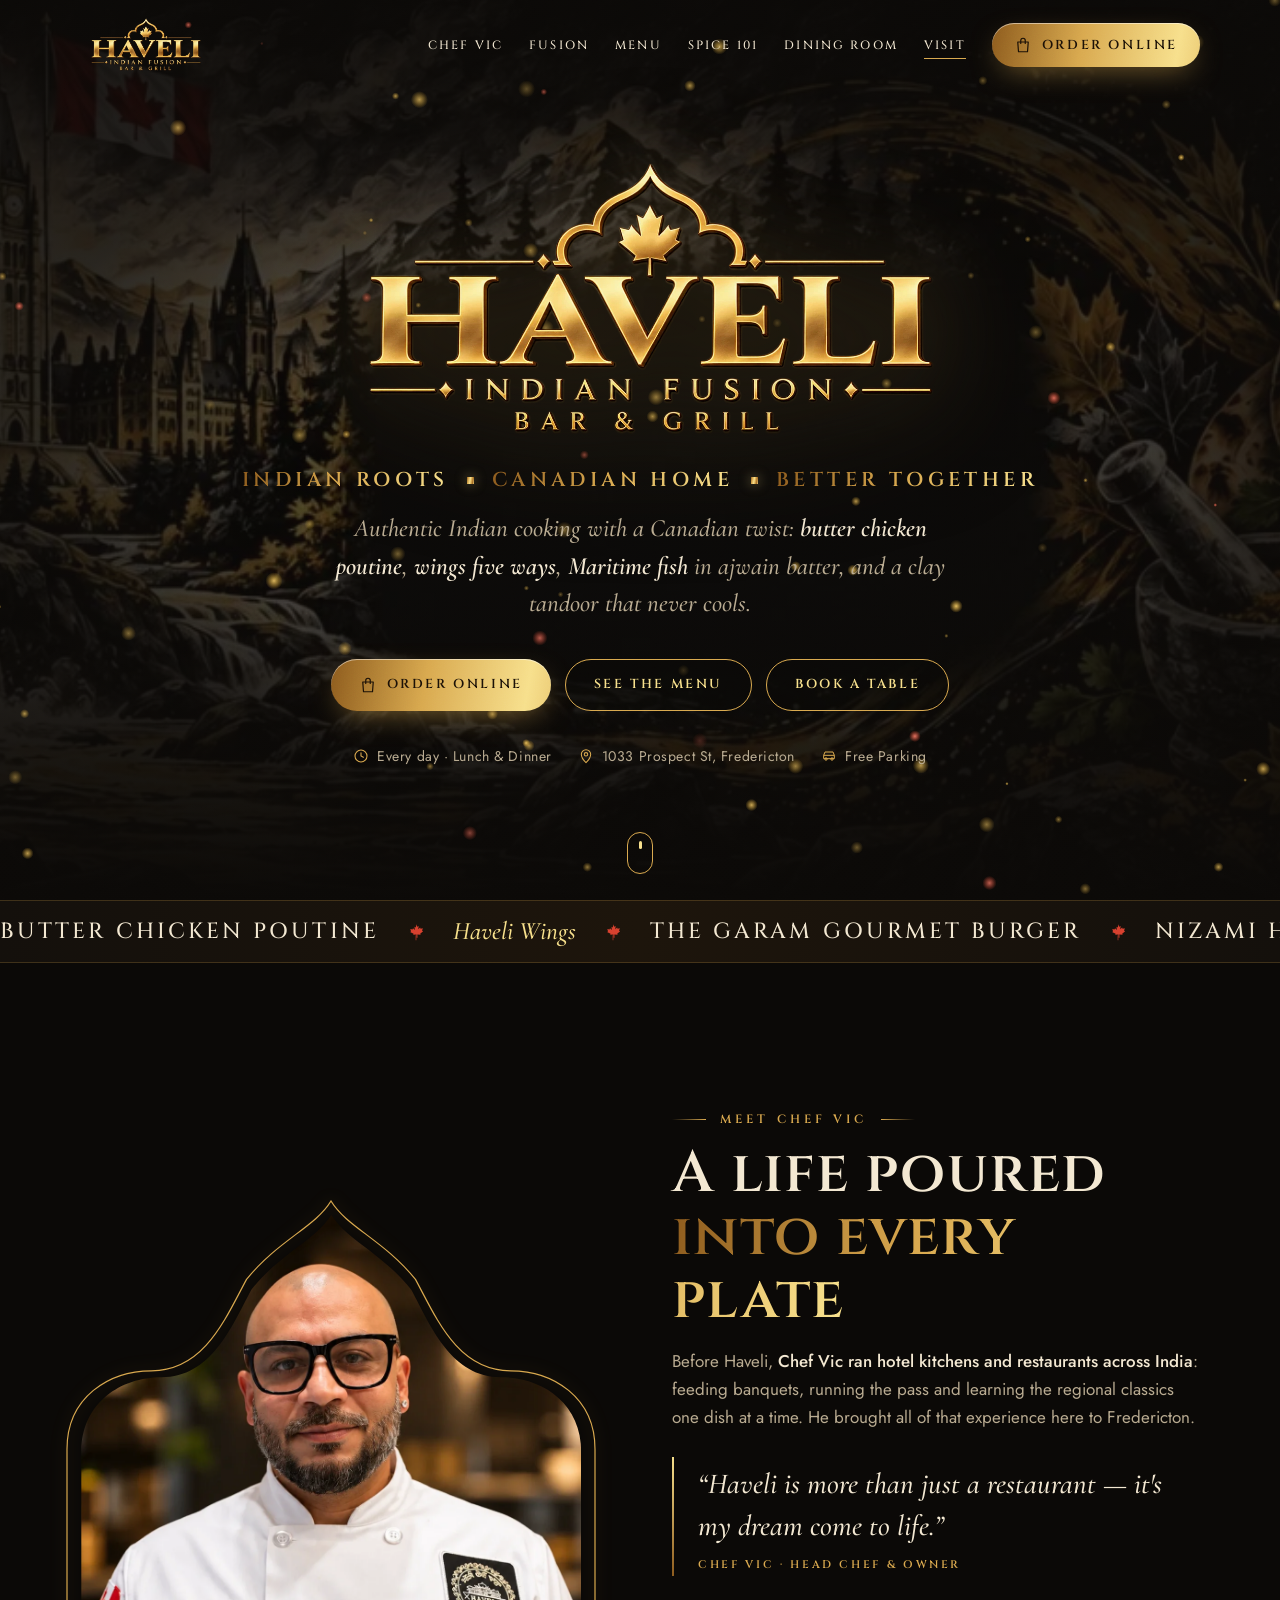
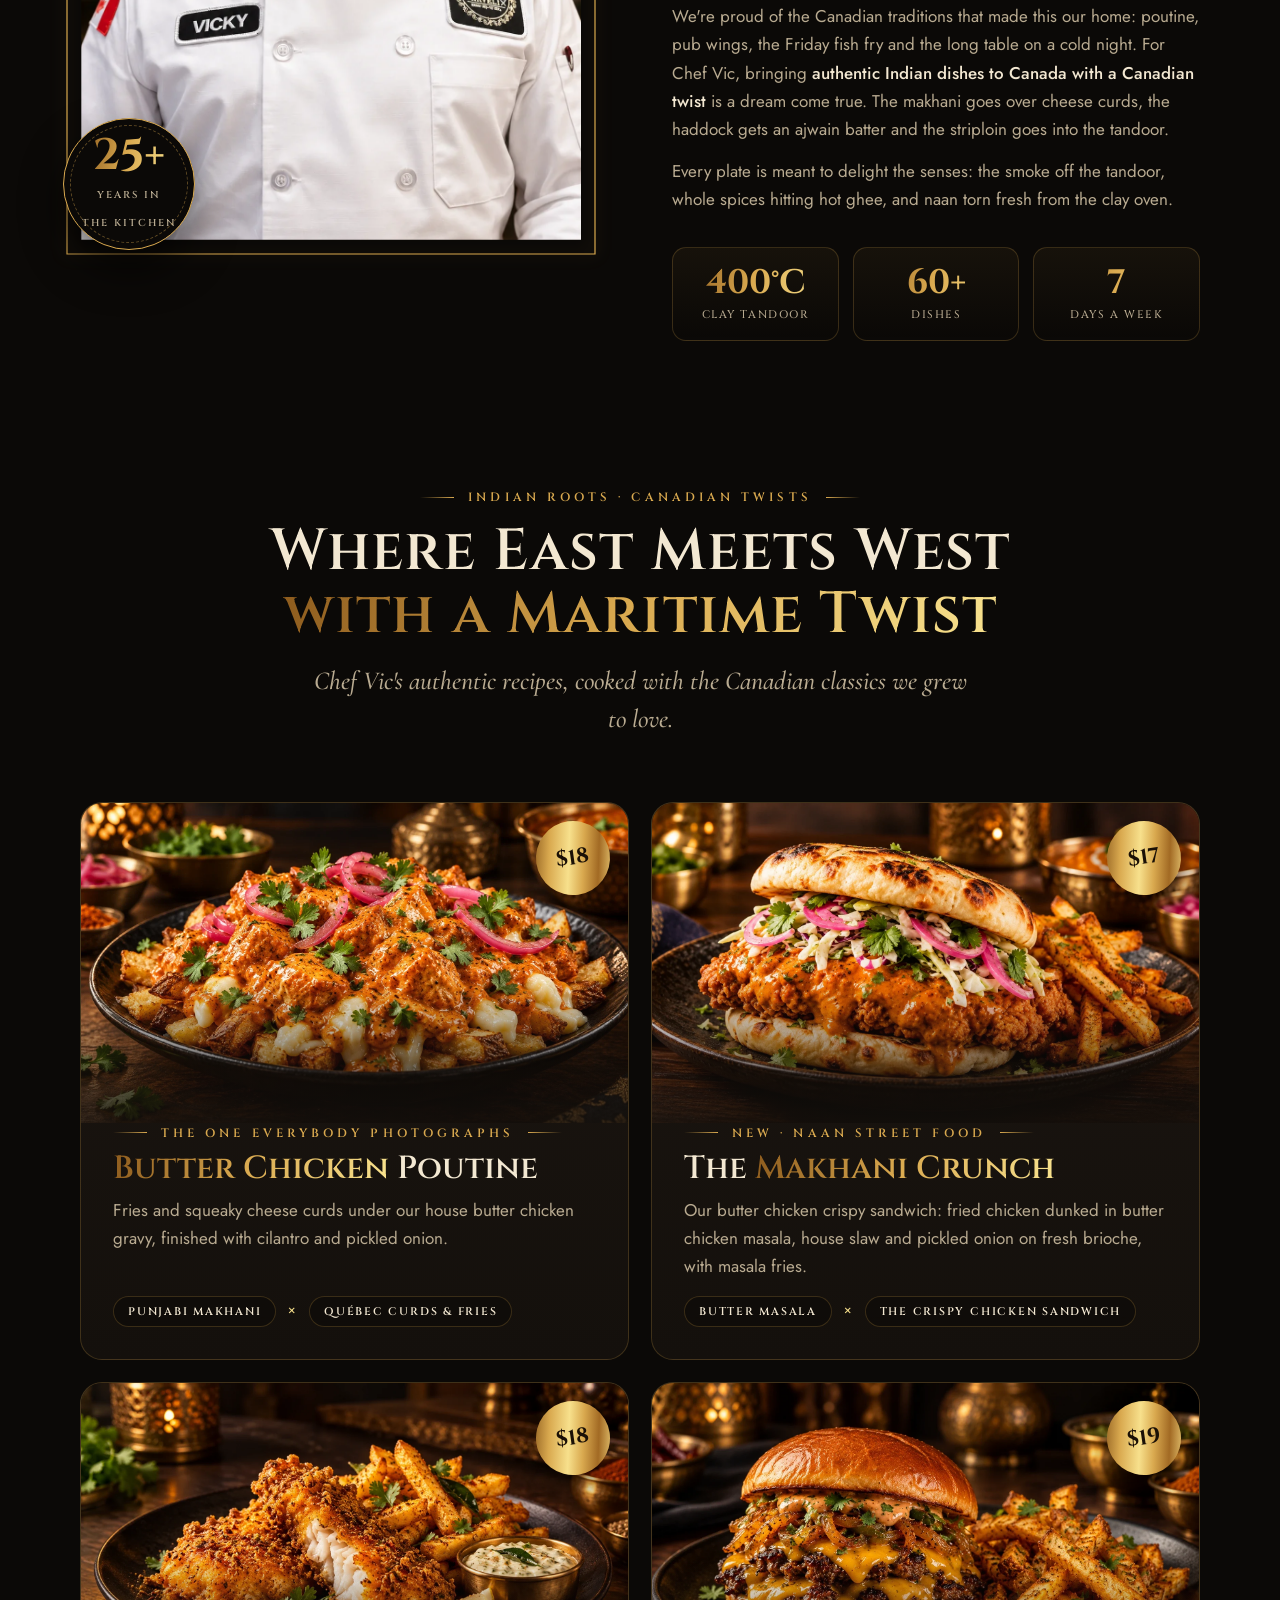
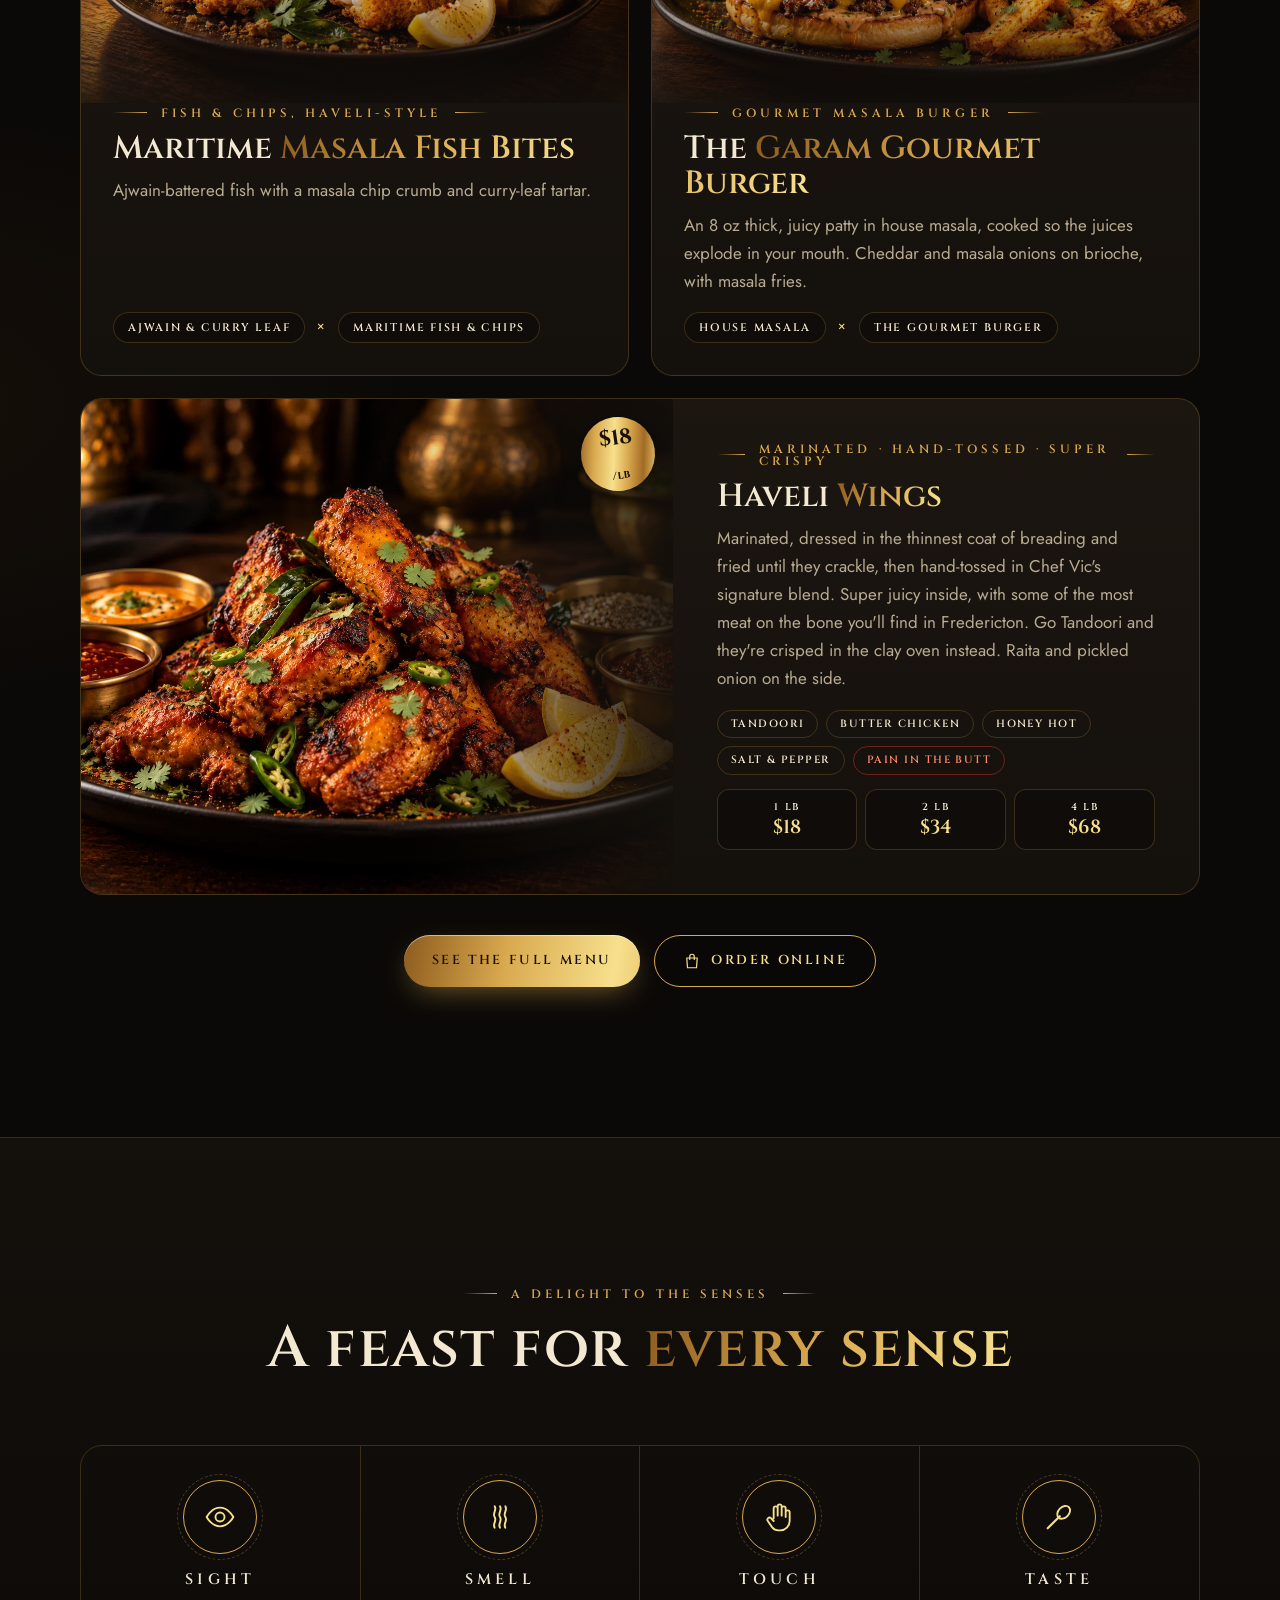
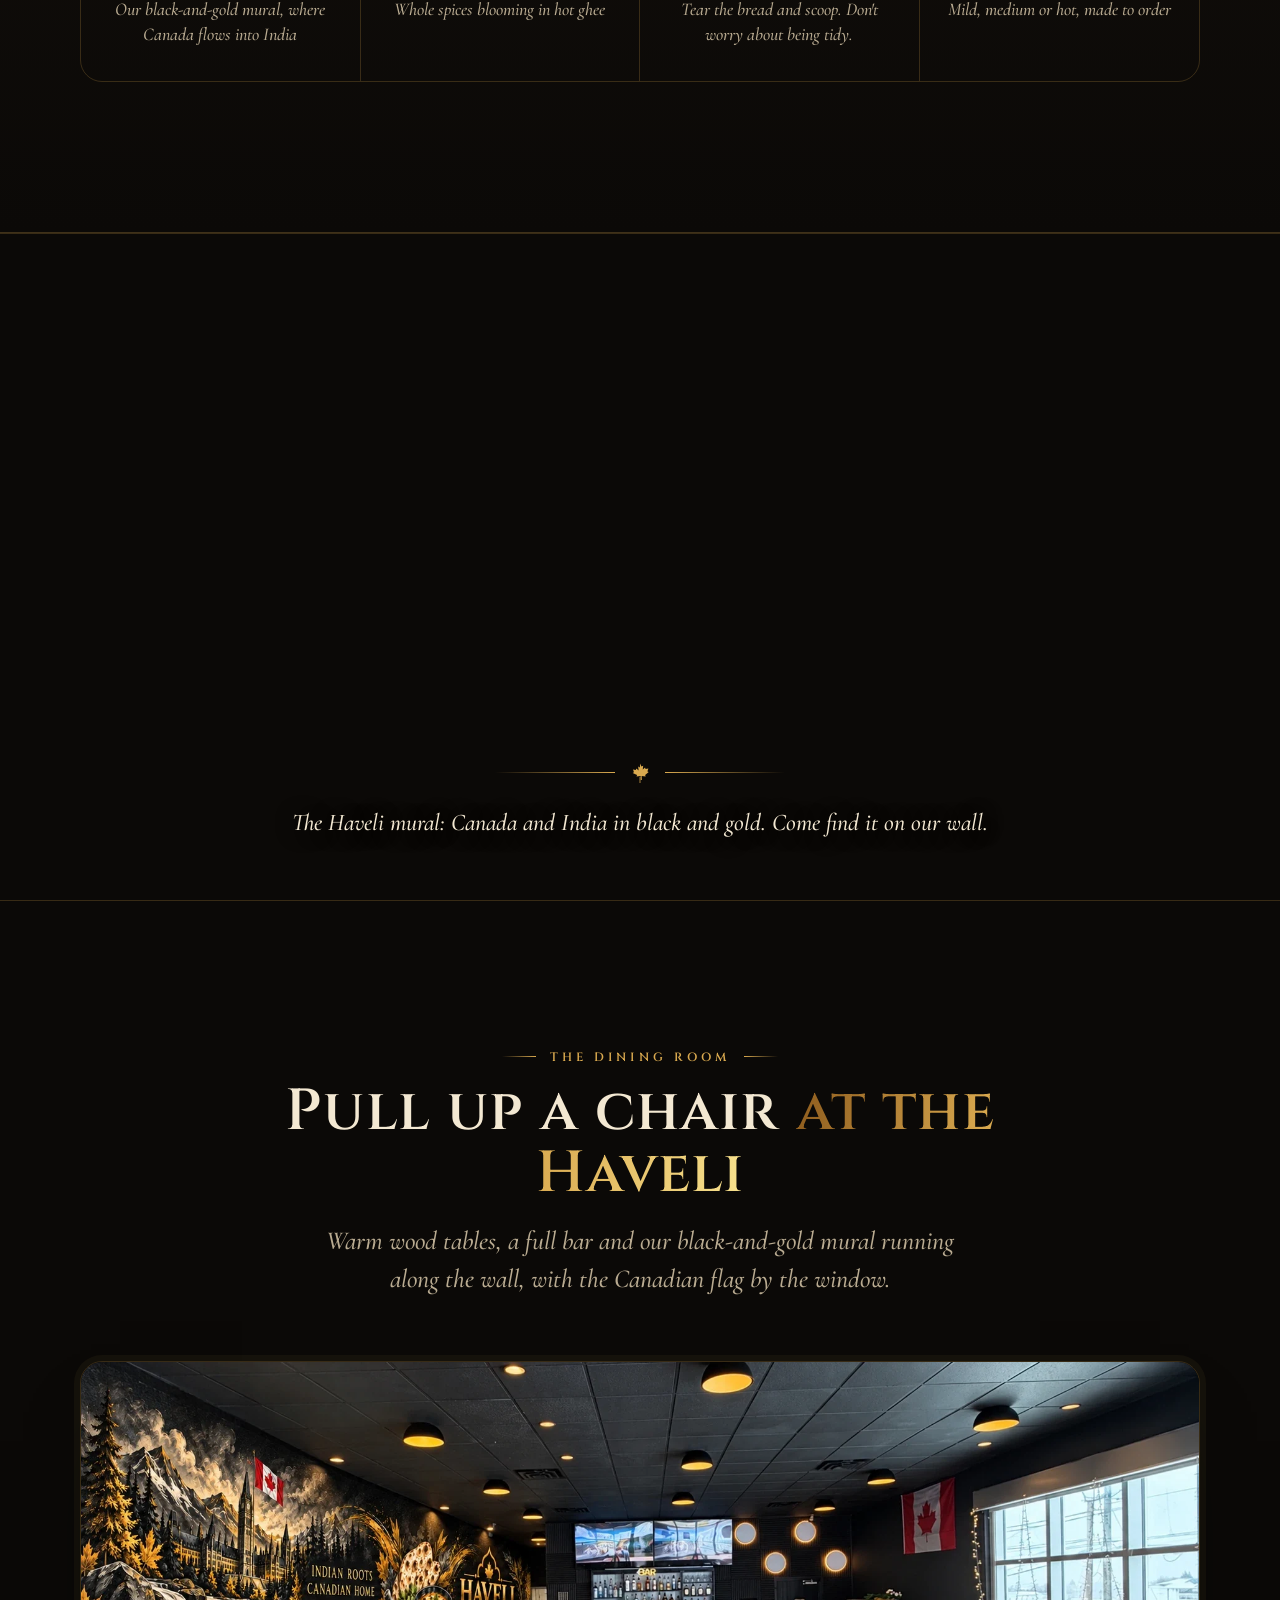
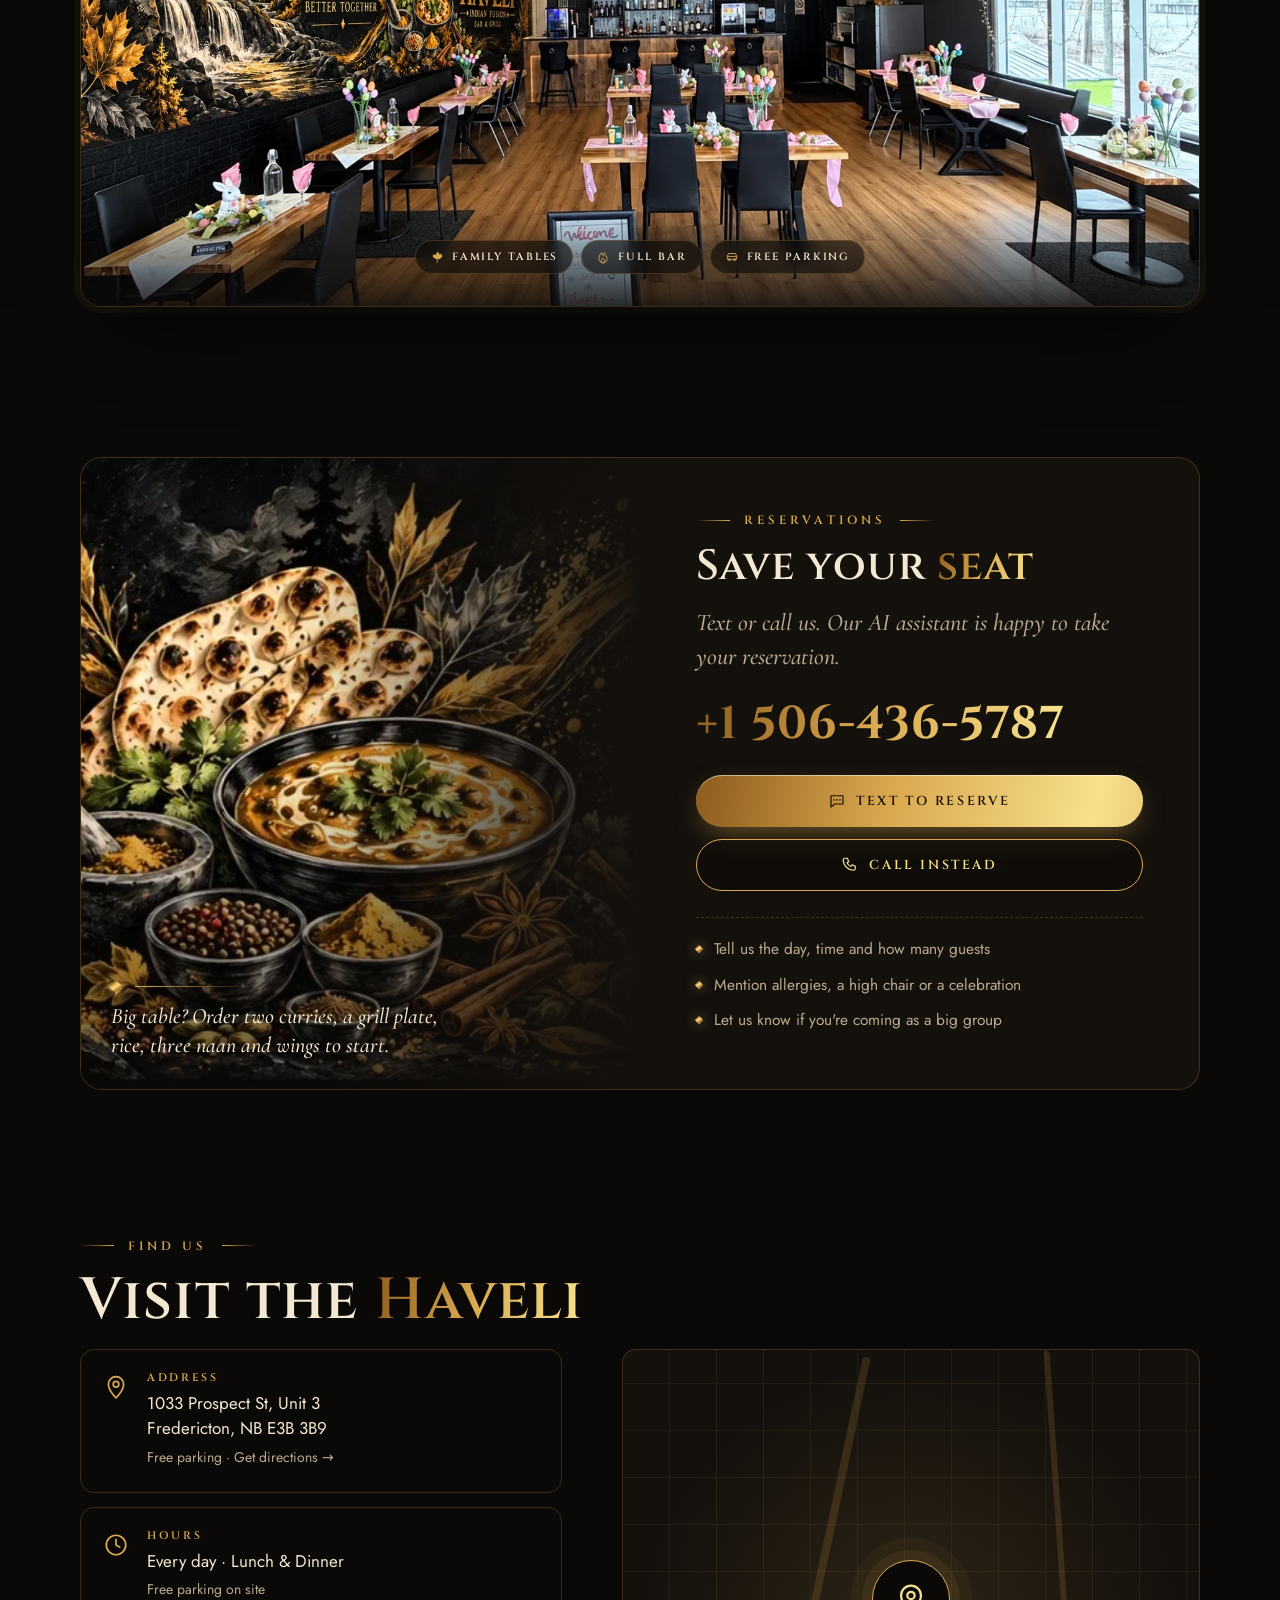
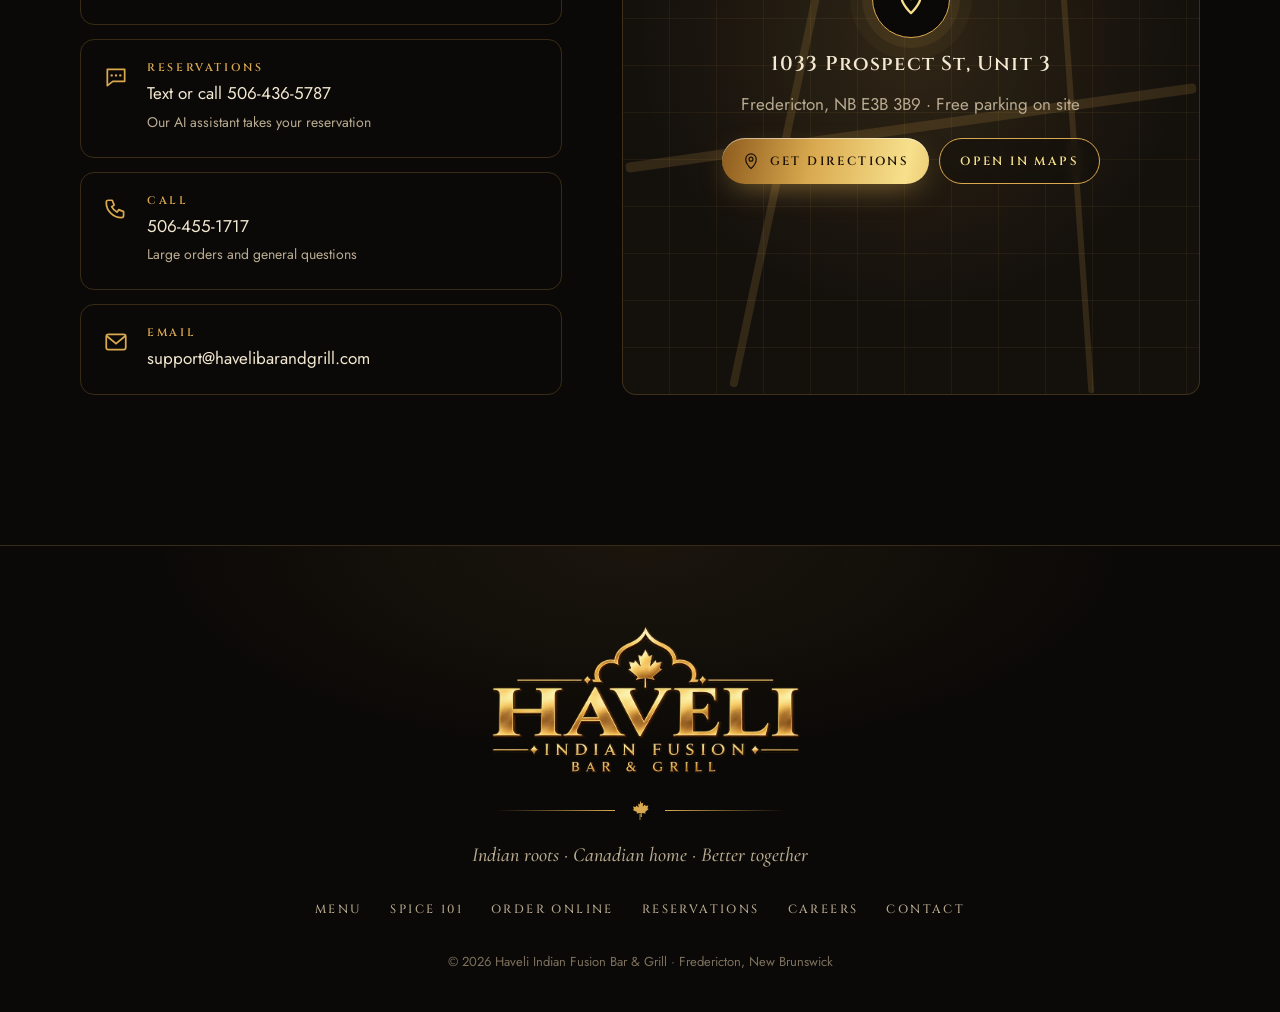
==== commit 538d3de9: "Update menu and prices from the newest menu PDF - removed: Papad, Fries, Paneer Mushroom Biryani, Vi" ====
--- a/index.html
+++ b/index.html
@@ -155,7 +155,7 @@
         </div>
       </article>
       <article class="dish reveal">
-        <div class="ph"><img src="assets/fish-bites.webp" alt="Maritime Masala Fish Bites: ajwain-battered fish with masala fries, curry-leaf tartar and lemon" loading="lazy" width="1660" height="948"><div class="price-tag" data-price-item="Maritime Masala Fish Bites">$16</div></div>
+        <div class="ph"><img src="assets/fish-bites.webp" alt="Maritime Masala Fish Bites: ajwain-battered fish with masala fries, curry-leaf tartar and lemon" loading="lazy" width="1660" height="948"><div class="price-tag" data-price-item="Maritime Masala Fish Bites">$18</div></div>
         <div class="body">
           <div class="eyebrow">Fish &amp; Chips, Haveli-Style</div>
           <h3>Maritime <span class="gold">Masala Fish Bites</span></h3>
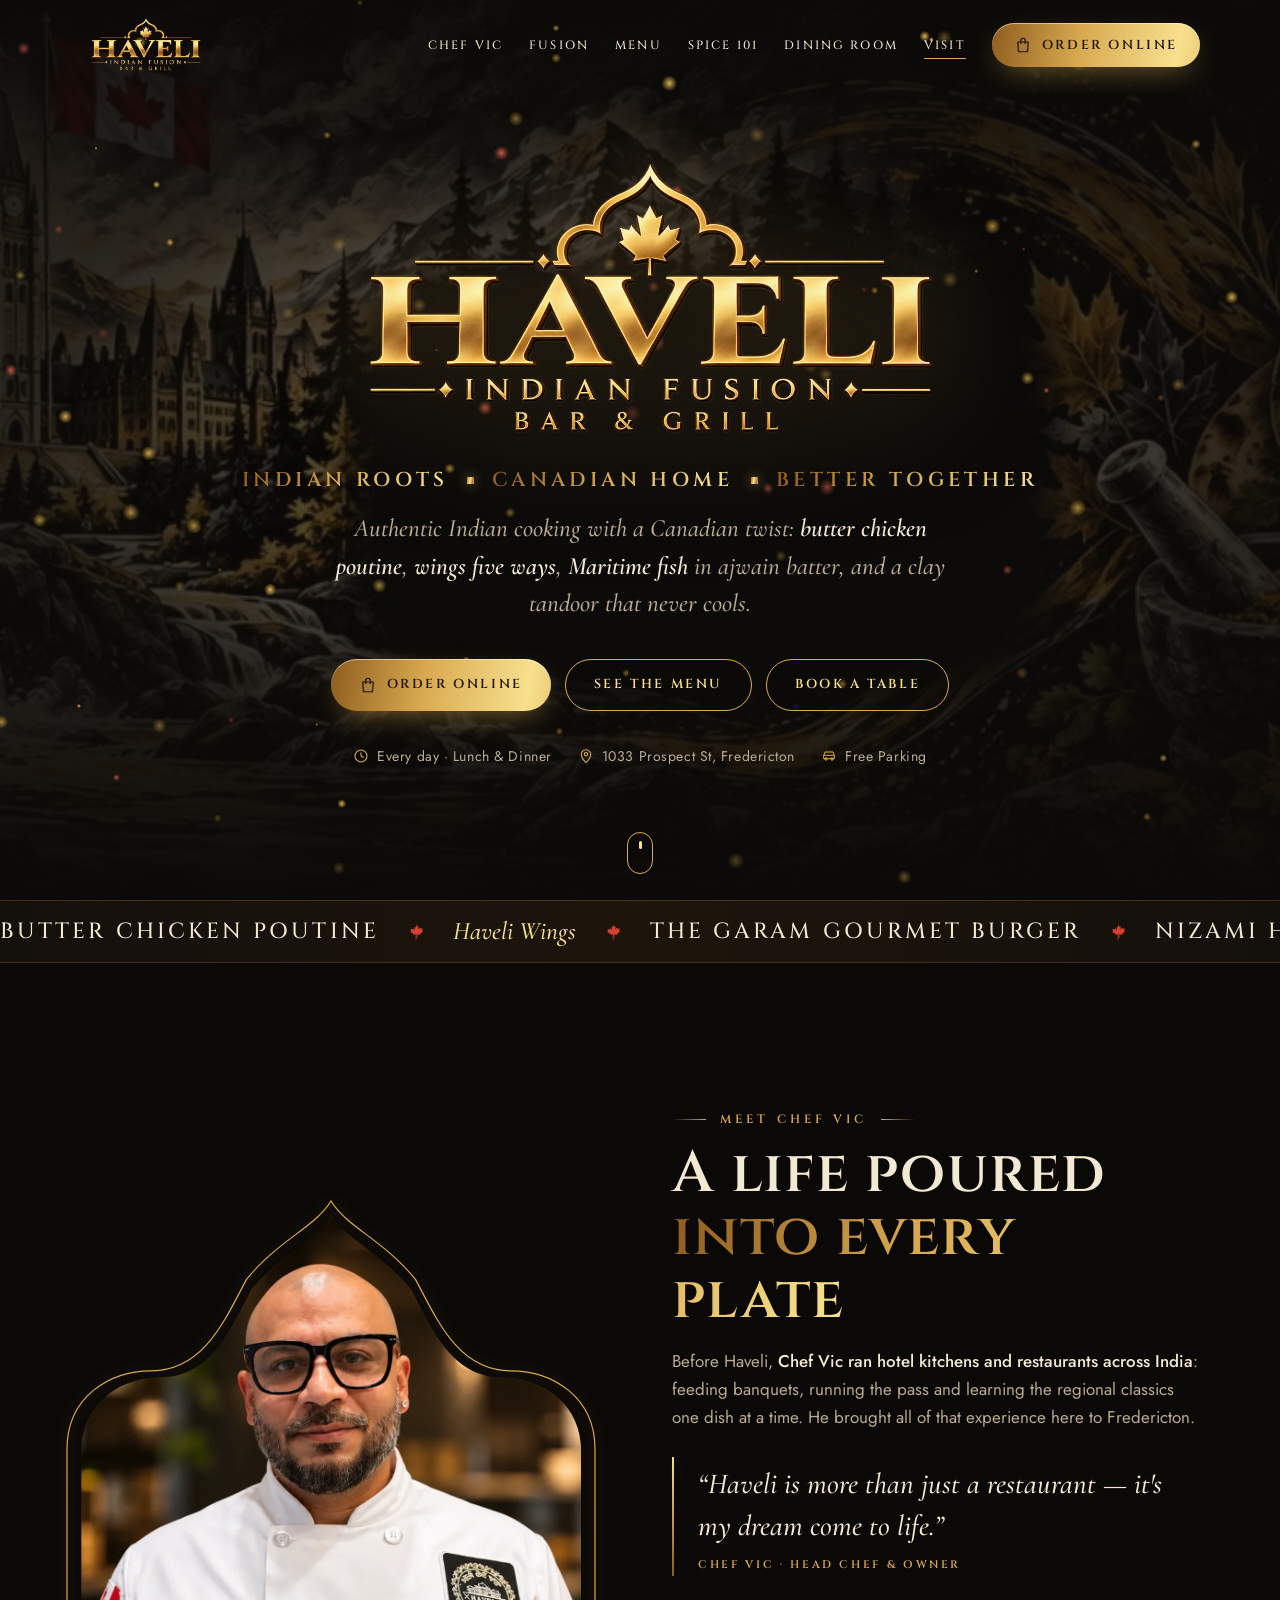
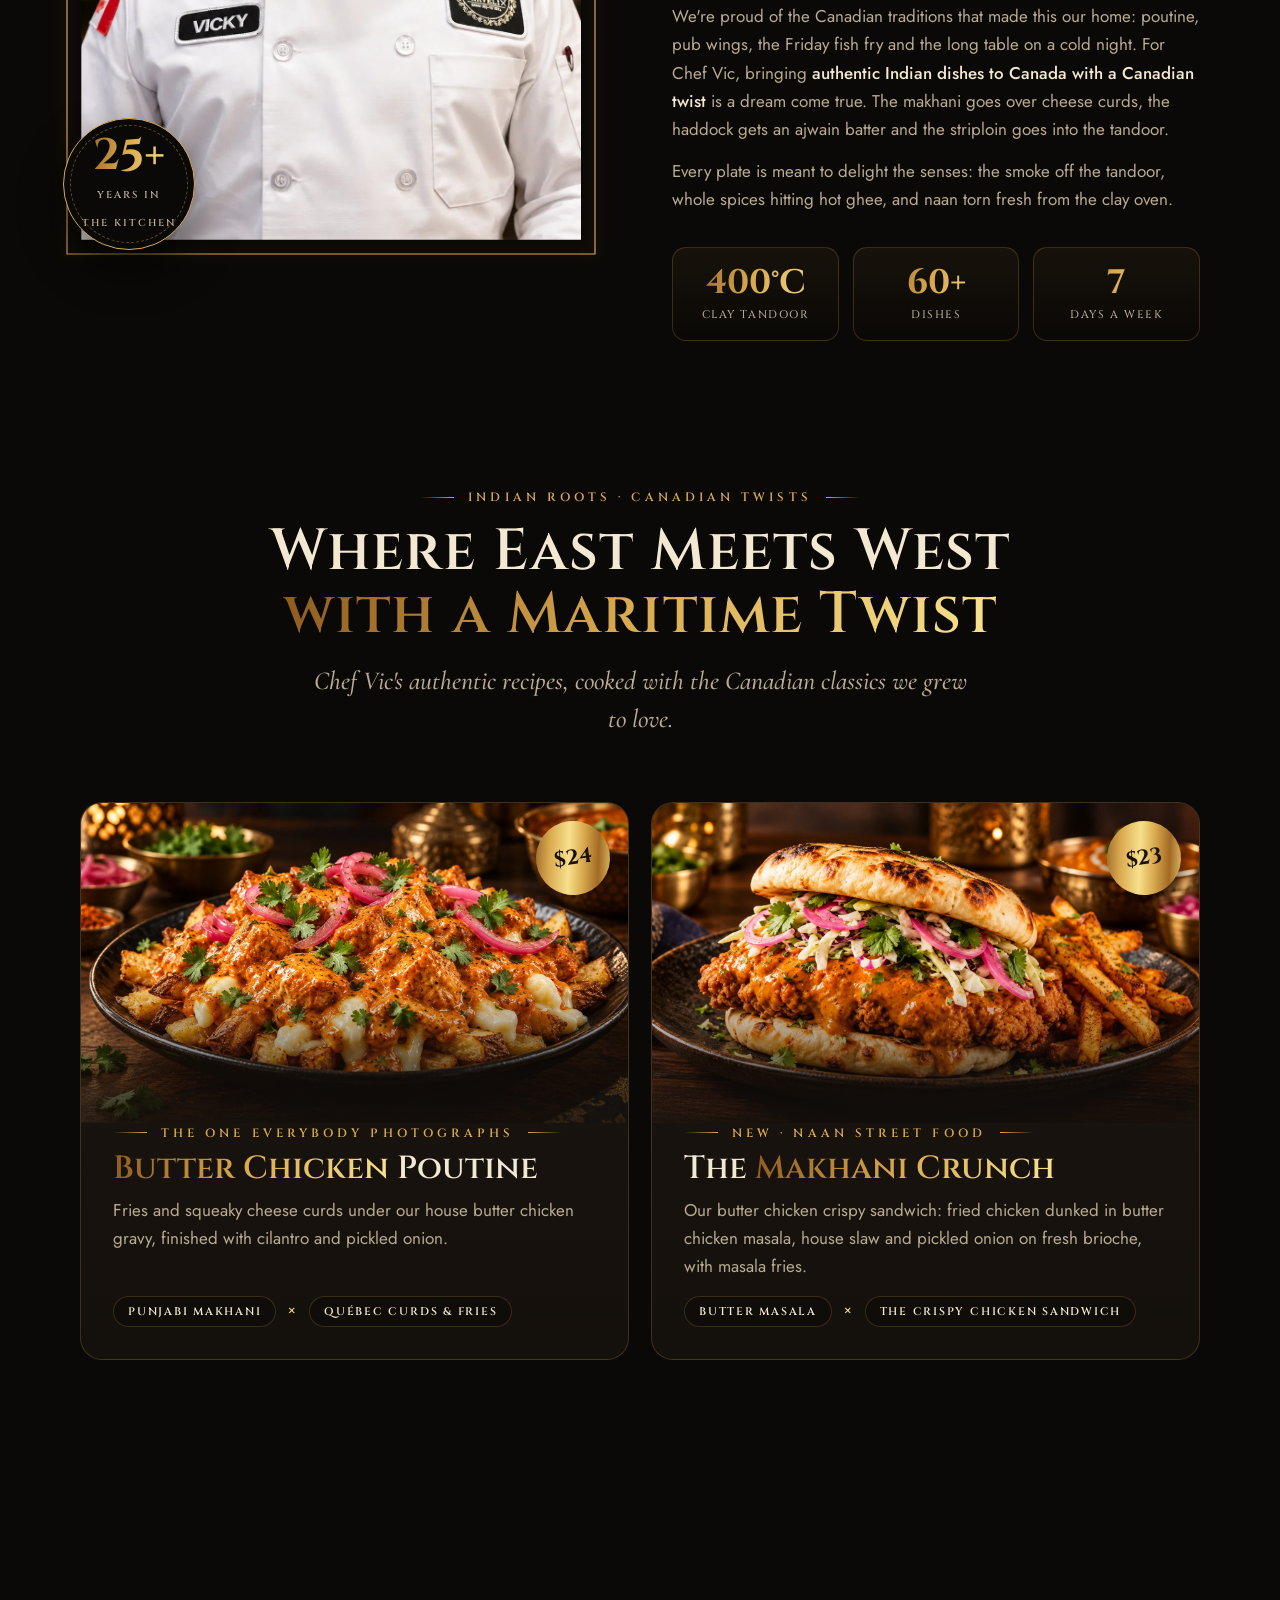
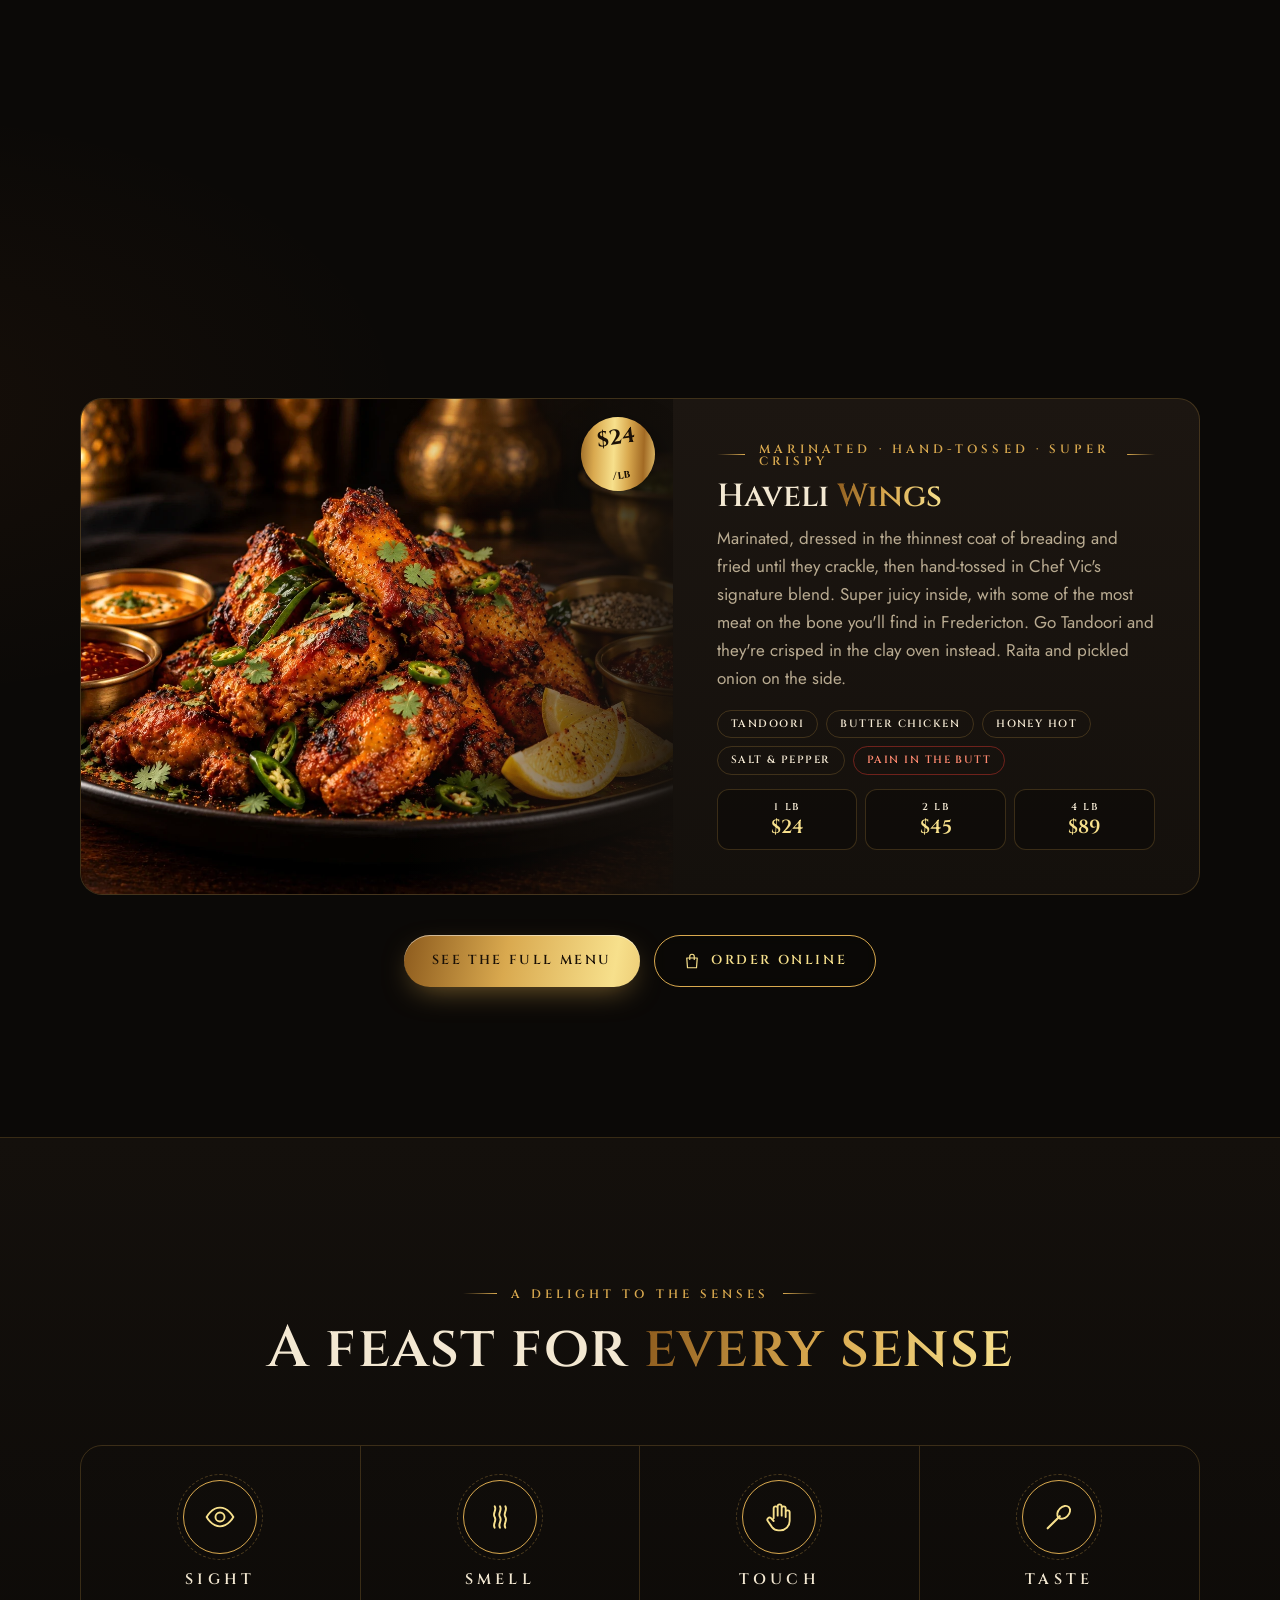
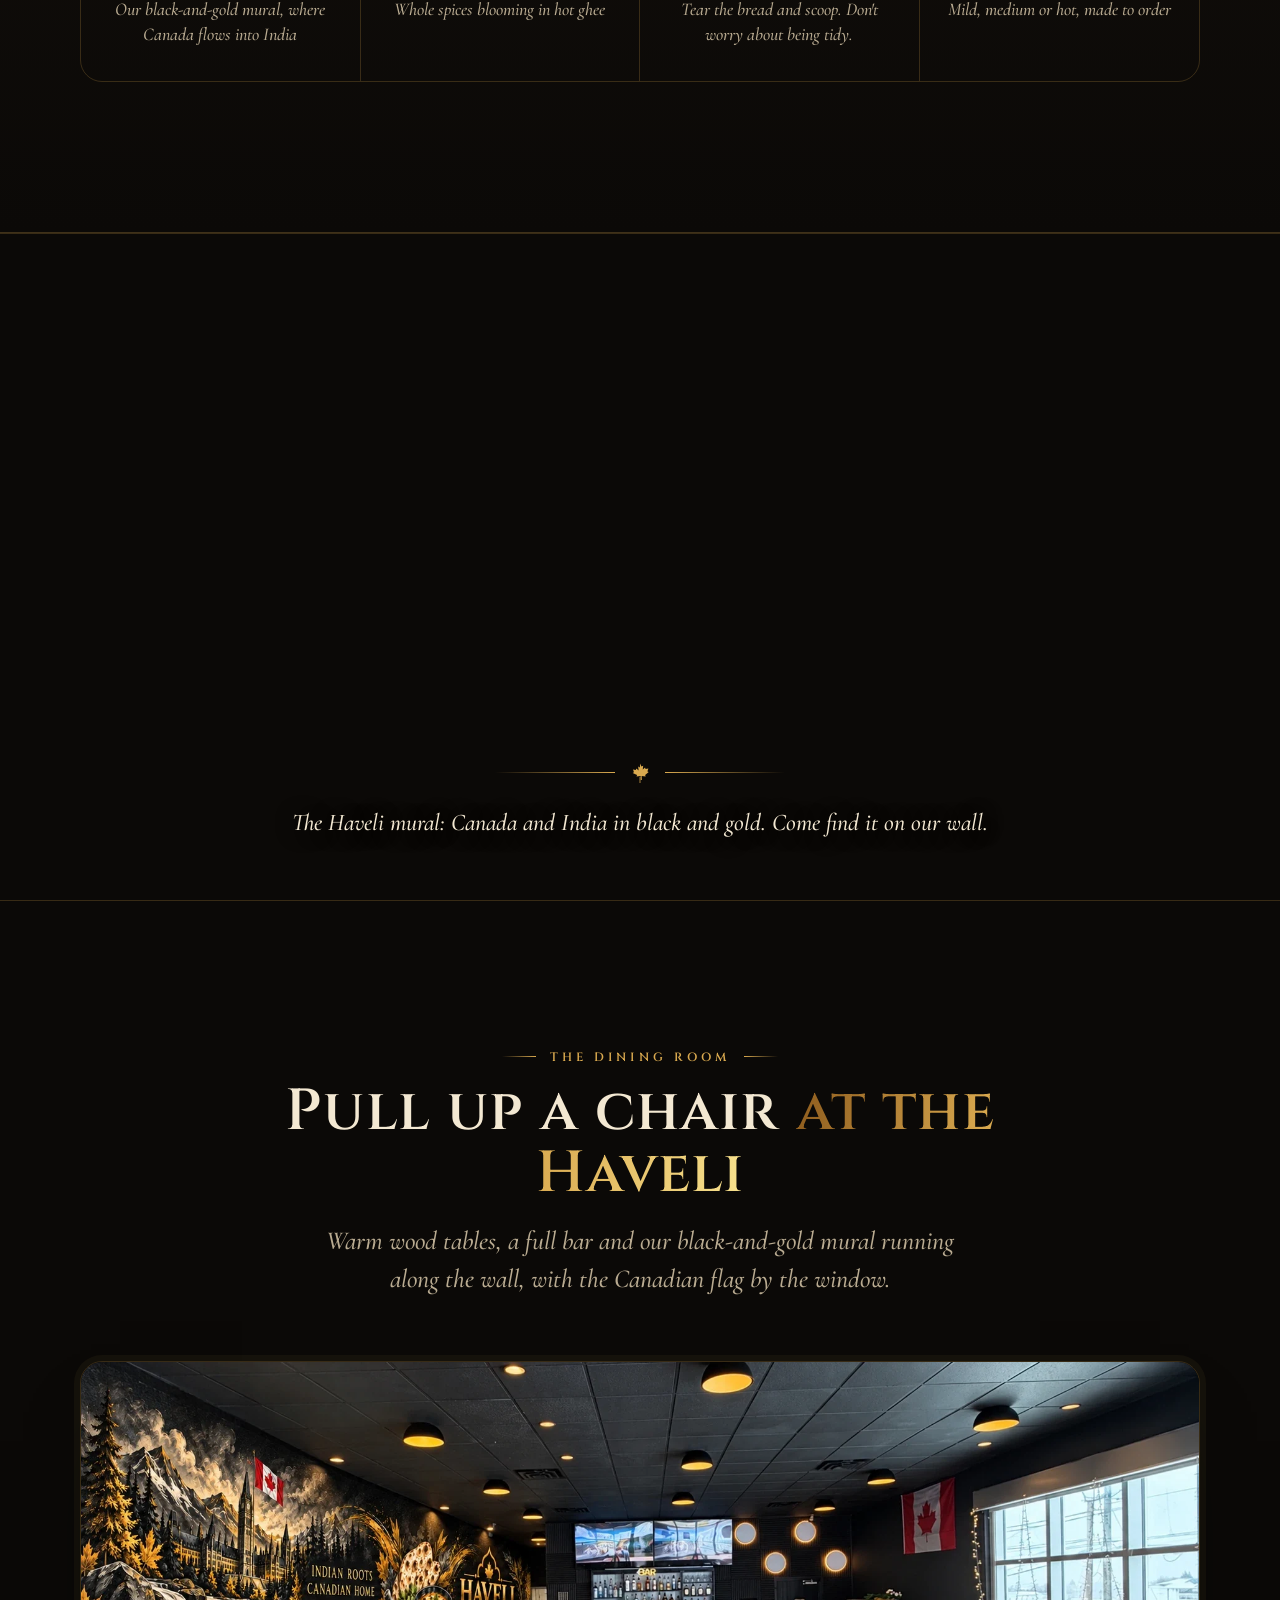
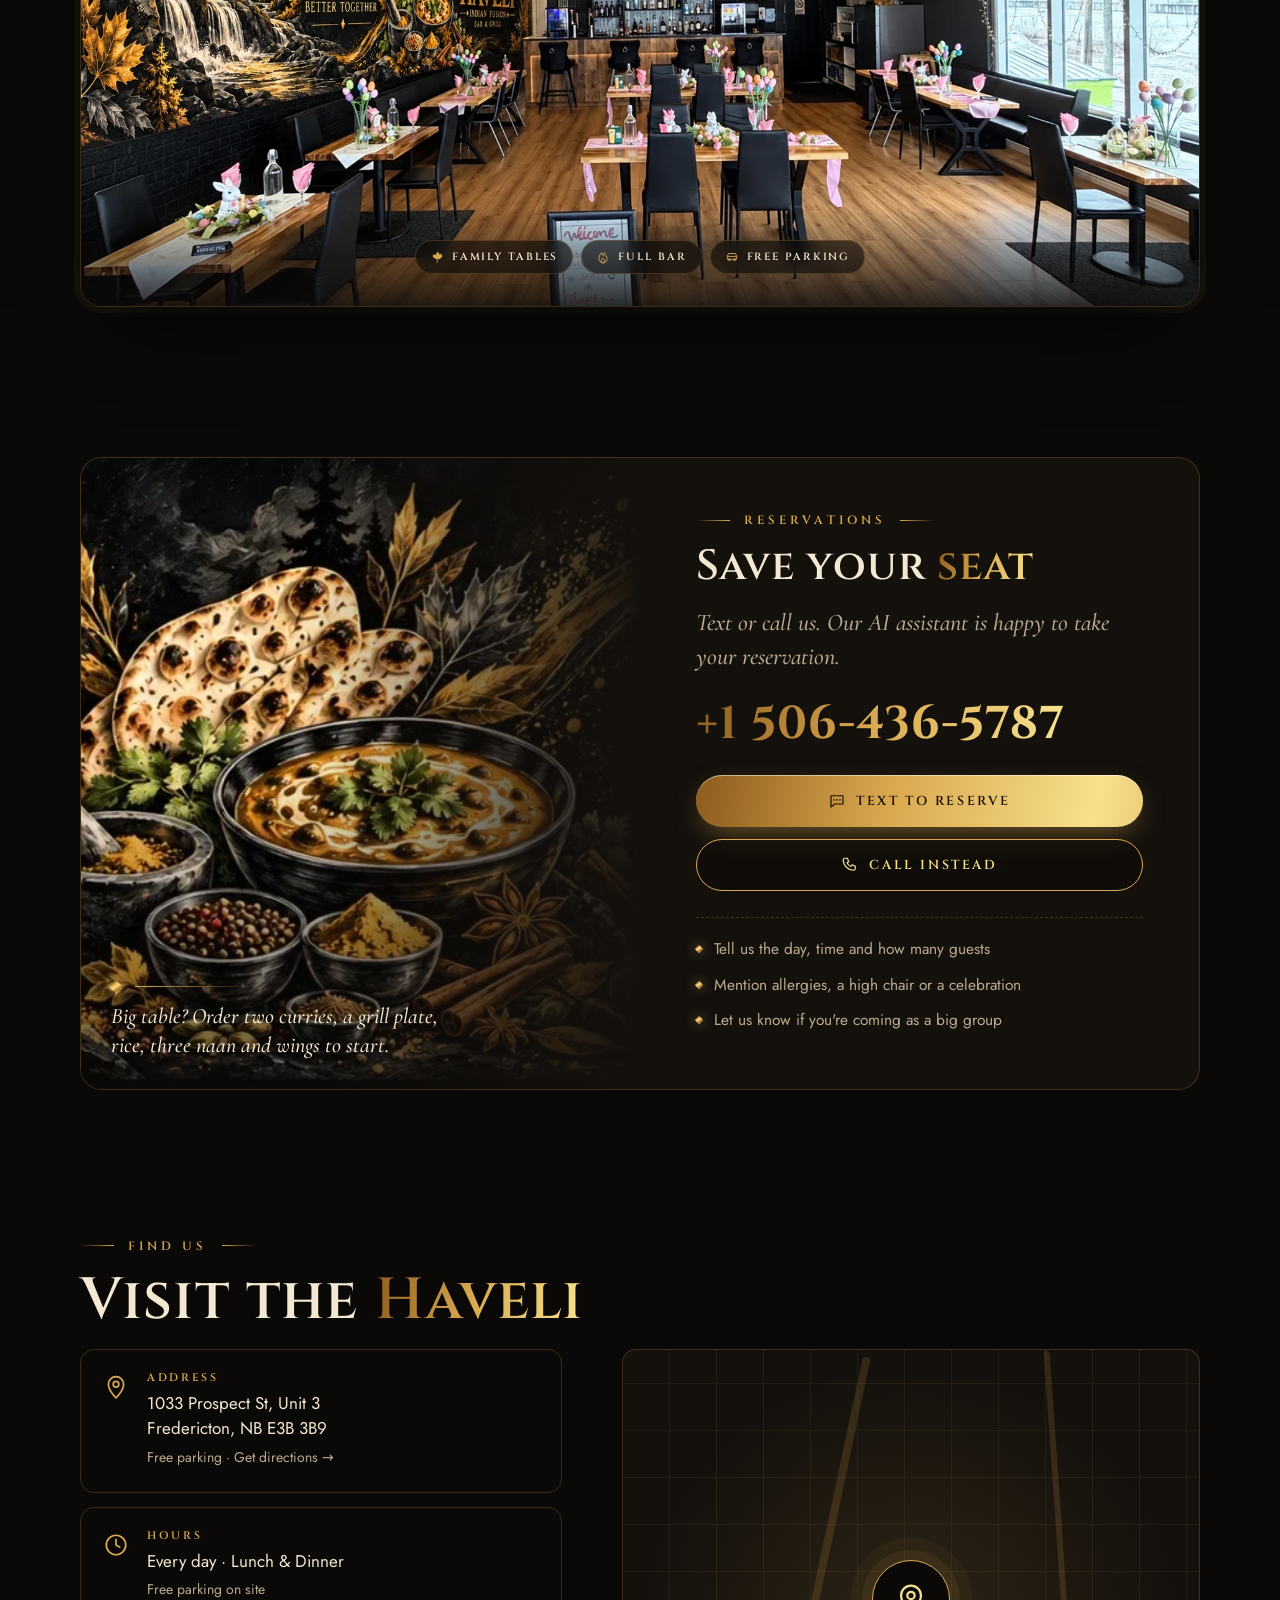
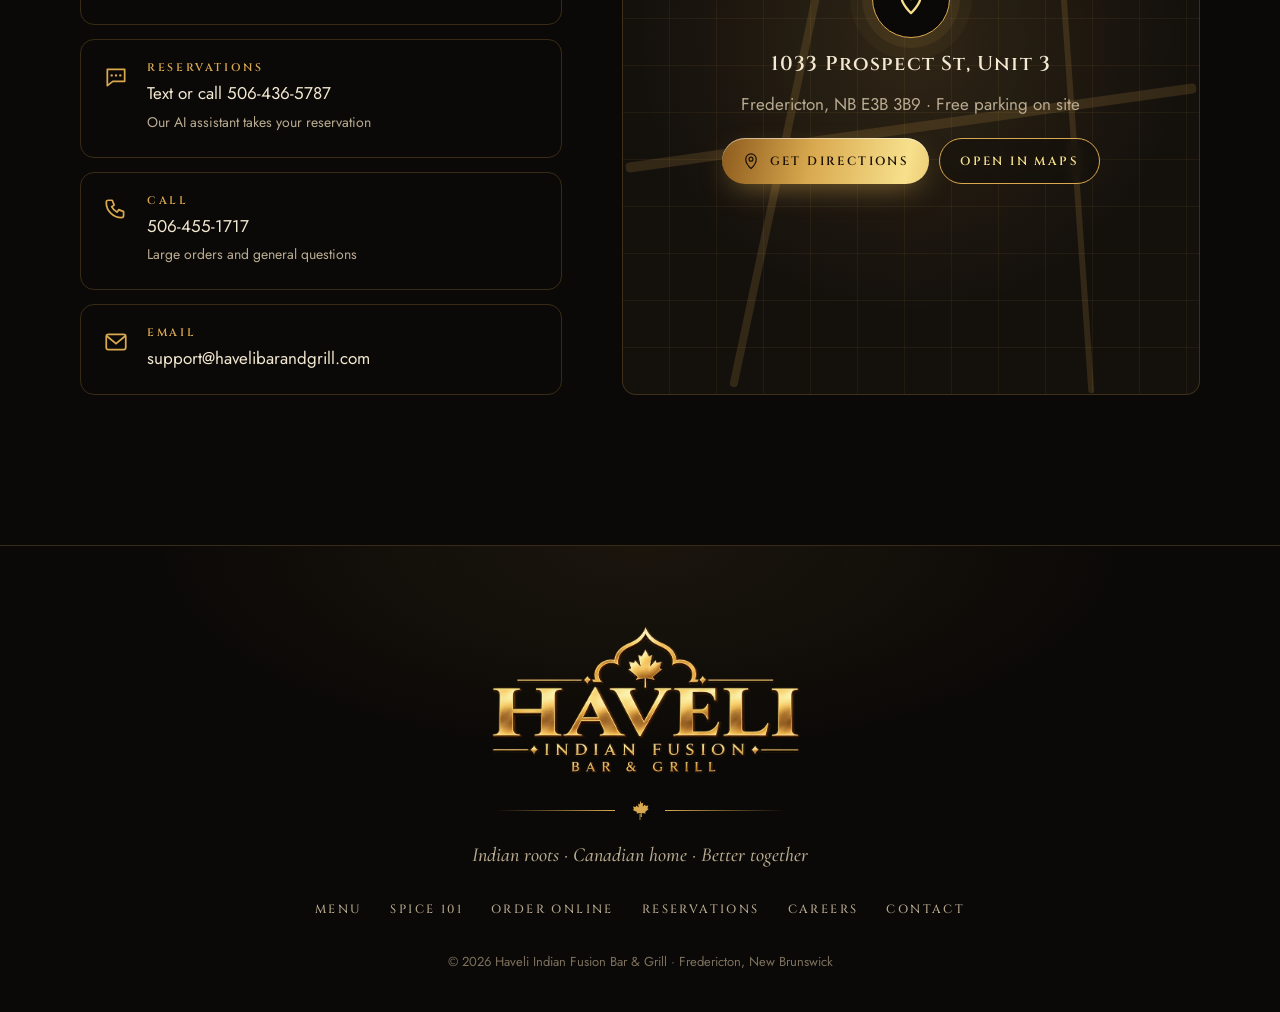
==== commit 2114b865: "New prices across the menu from newestonlinemenu.pdf - every food, kids and bar price updated to mat" ====
--- a/index.html
+++ b/index.html
@@ -15,7 +15,7 @@
 <link rel="preconnect" href="https://fonts.googleapis.com">
 <link rel="preconnect" href="https://fonts.gstatic.com" crossorigin>
 <link href="https://fonts.googleapis.com/css2?family=Cinzel:wght@500;600;700&family=Cormorant+Garamond:ital,wght@0,500;1,500;1,600&family=Jost:wght@300;400;500;600&display=swap" rel="stylesheet">
-<link rel="stylesheet" href="assets/site.css?v=202610132343">
+<link rel="stylesheet" href="assets/site.css?v=202610151500">
 </head>
 <body>
 
@@ -320,7 +320,7 @@
   <a href="https://www.google.com/maps/search/?api=1&query=Haveli+Indian+Bar+and+Grill+1033+Prospect+St+Fredericton+NB" target="_blank" rel="noopener"><svg><use href="#i-pin"/></svg>Directions</a>
 </nav>
 
-<script src="assets/site.js?v=202610132343"></script>
-<script src="assets/home.js?v=202610132343"></script>
+<script src="assets/site.js?v=202610151500"></script>
+<script src="assets/home.js?v=202610151500"></script>
 </body>
 </html>
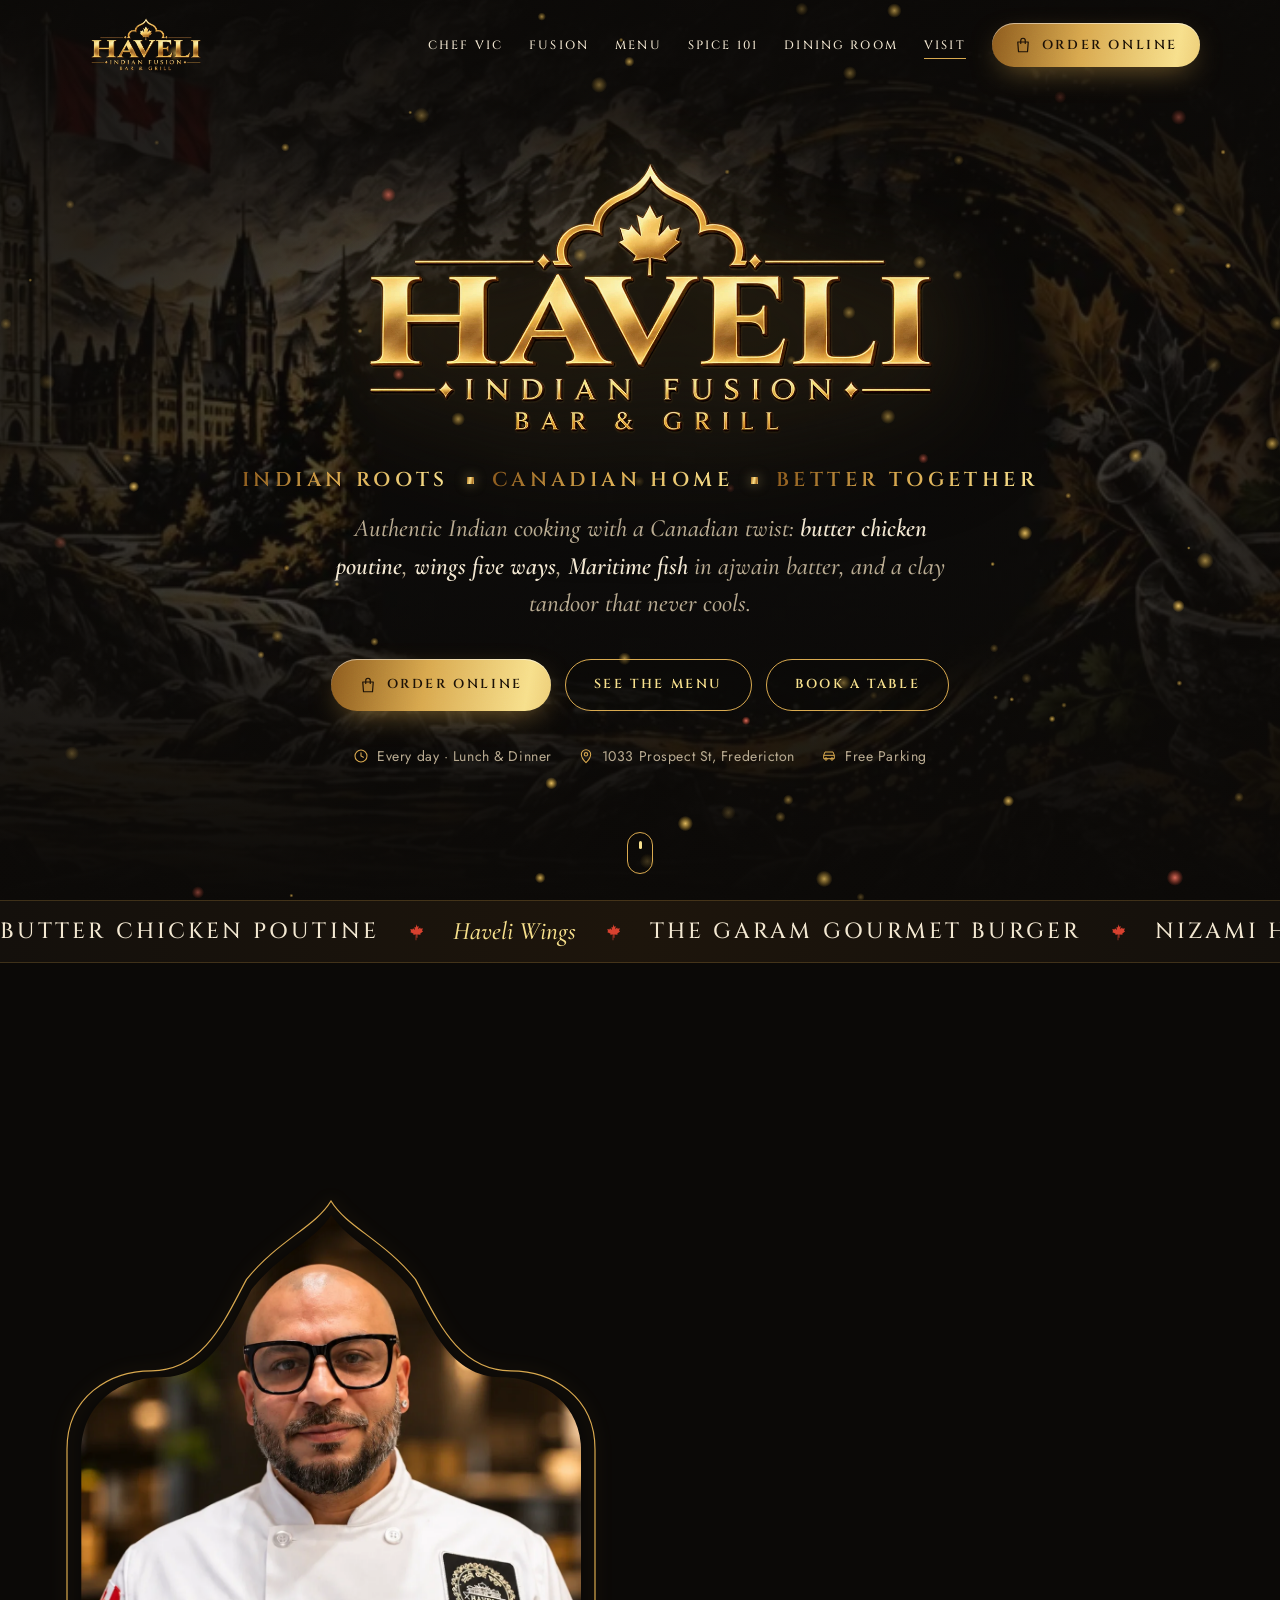
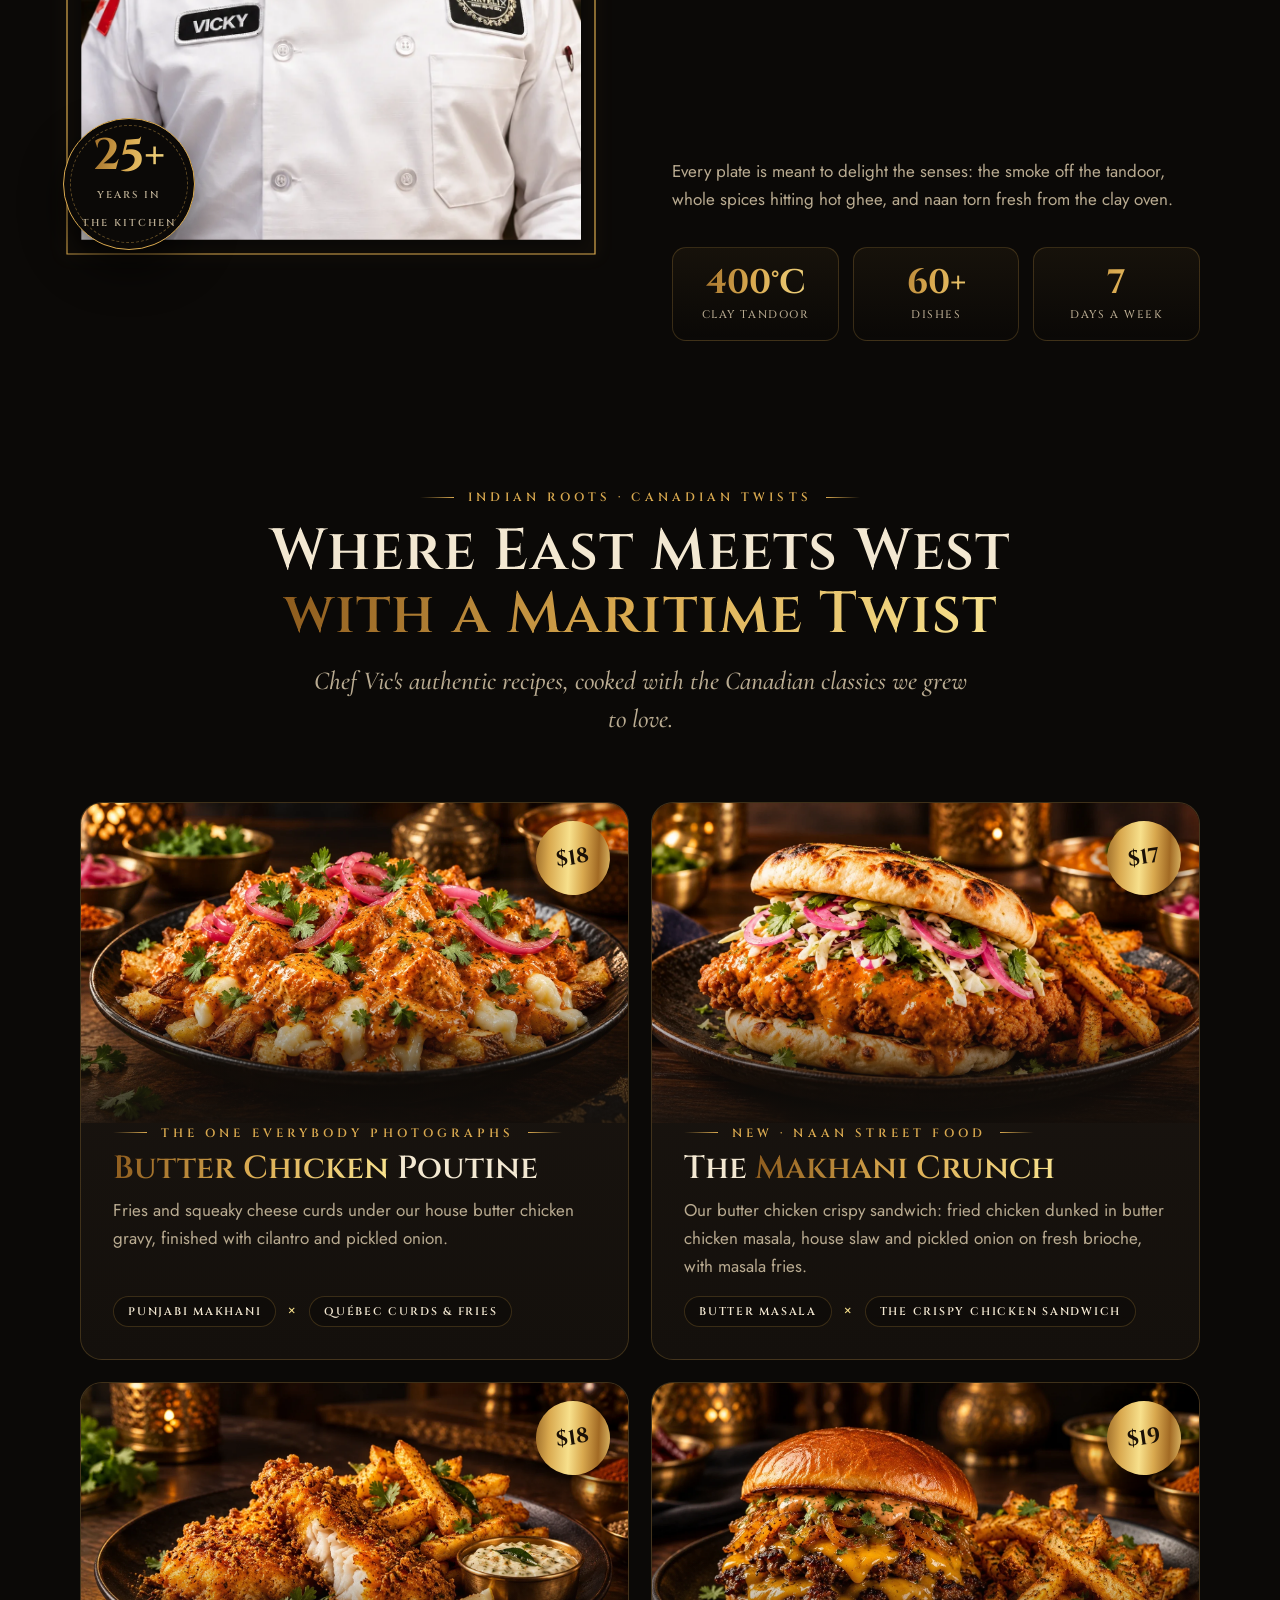
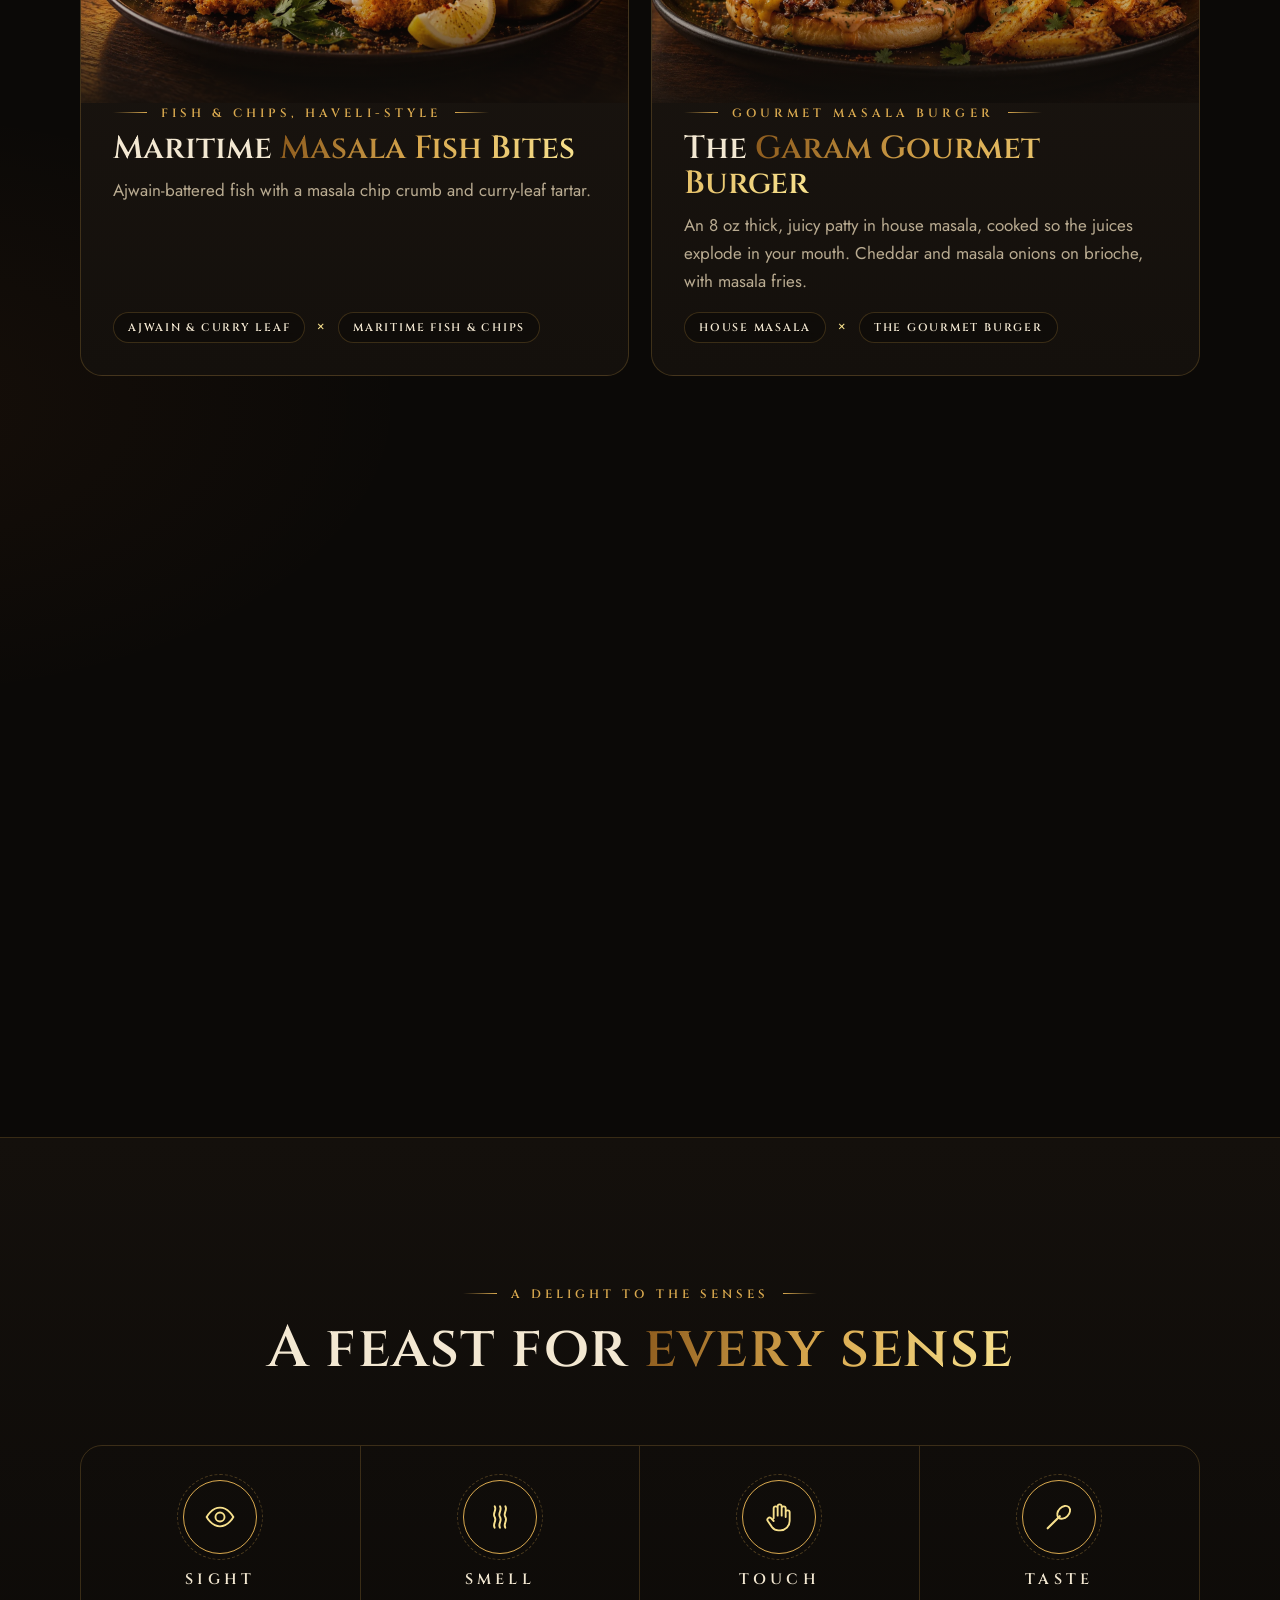
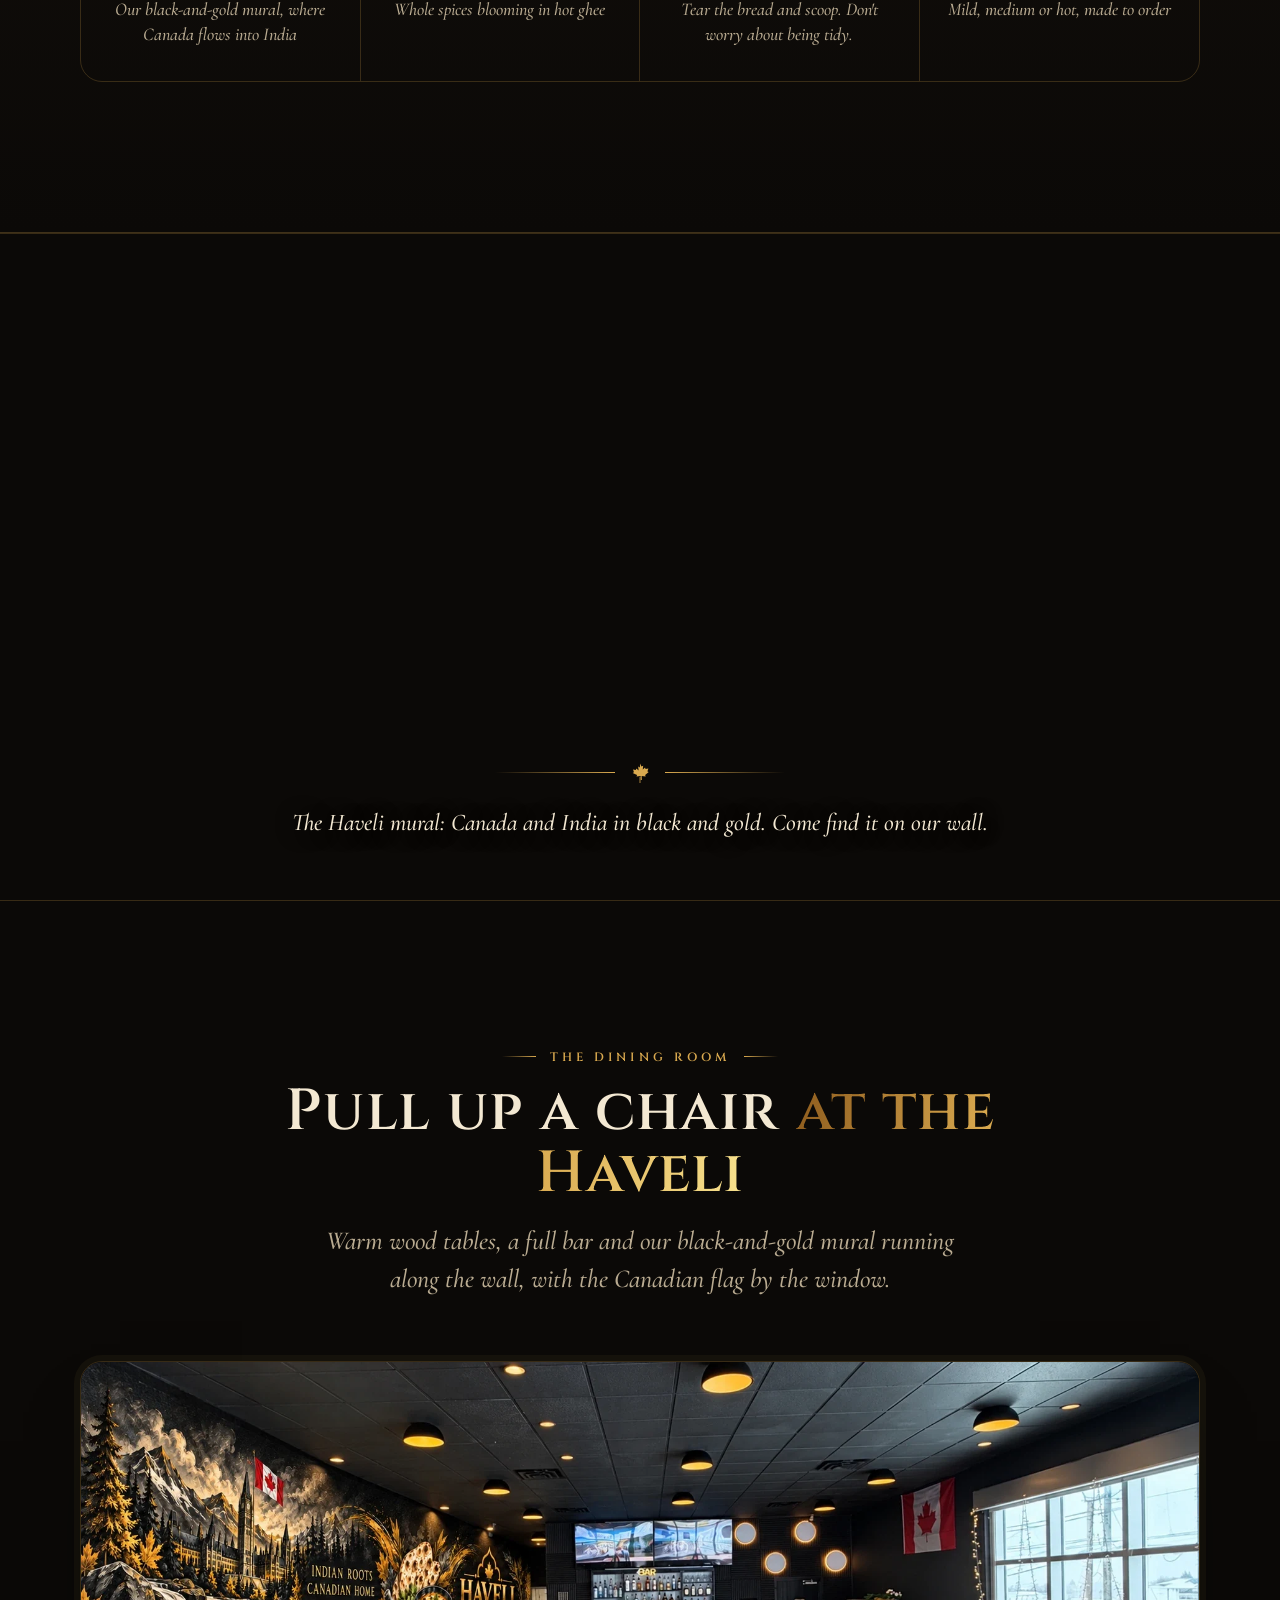
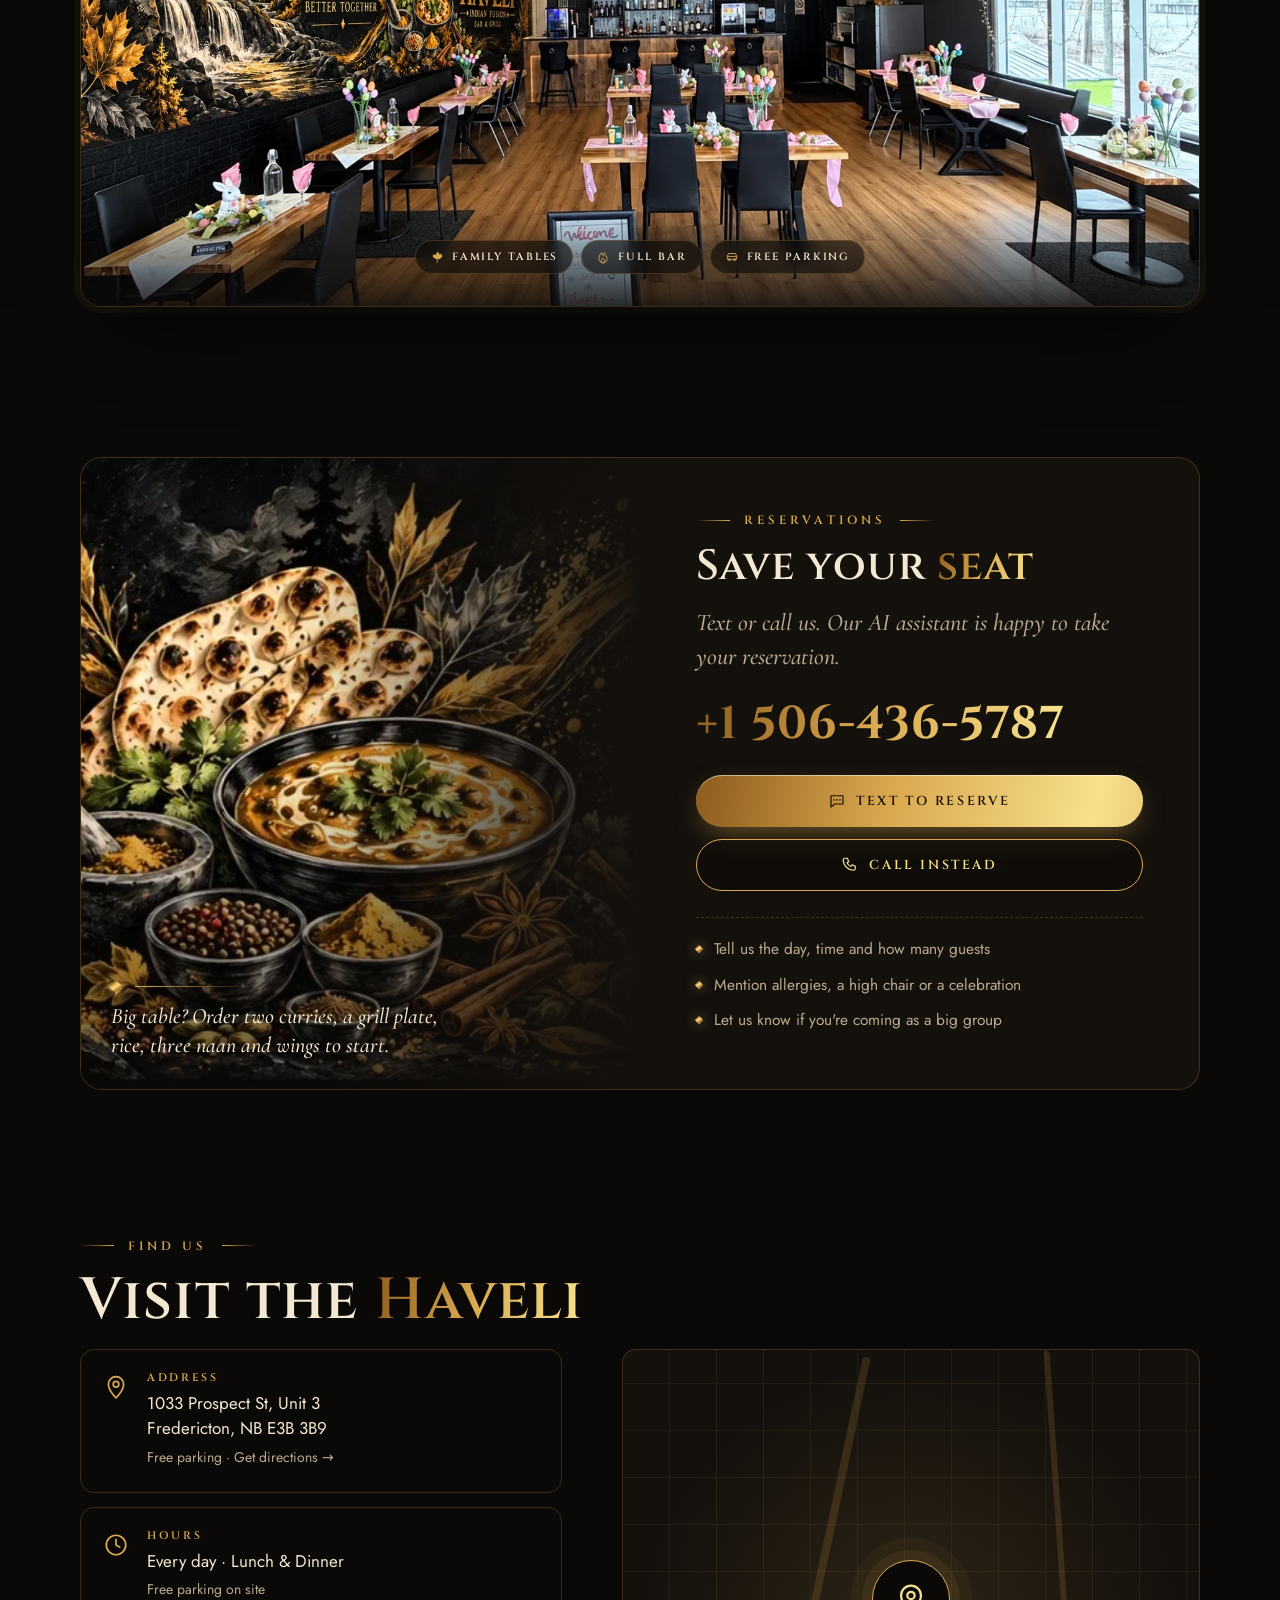
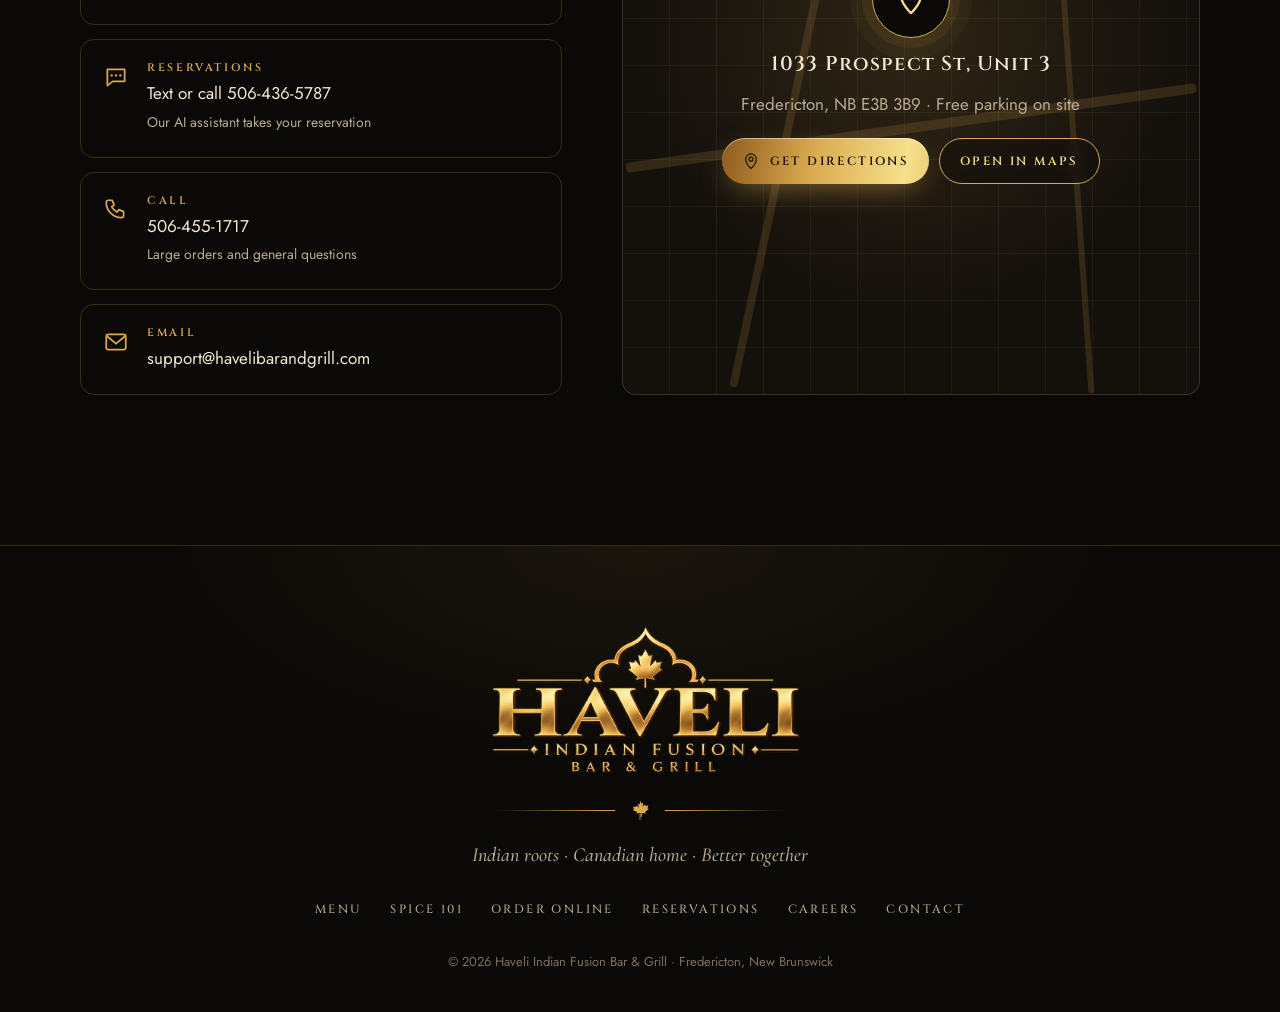
==== commit f4bd9c05: "Desserts: remove Sticky Toffee and Mango Sundae, add plain Gulab Jamun (5) Co-Authored-By: Claude Op" ====
--- a/index.html
+++ b/index.html
@@ -15,7 +15,7 @@
 <link rel="preconnect" href="https://fonts.googleapis.com">
 <link rel="preconnect" href="https://fonts.gstatic.com" crossorigin>
 <link href="https://fonts.googleapis.com/css2?family=Cinzel:wght@500;600;700&family=Cormorant+Garamond:ital,wght@0,500;1,500;1,600&family=Jost:wght@300;400;500;600&display=swap" rel="stylesheet">
-<link rel="stylesheet" href="assets/site.css?v=202610151500">
+<link rel="stylesheet" href="assets/site.css?v=202610152008">
 </head>
 <body>
 
@@ -320,7 +320,7 @@
   <a href="https://www.google.com/maps/search/?api=1&query=Haveli+Indian+Bar+and+Grill+1033+Prospect+St+Fredericton+NB" target="_blank" rel="noopener"><svg><use href="#i-pin"/></svg>Directions</a>
 </nav>
 
-<script src="assets/site.js?v=202610151500"></script>
-<script src="assets/home.js?v=202610151500"></script>
+<script src="assets/site.js?v=202610152008"></script>
+<script src="assets/home.js?v=202610152008"></script>
 </body>
 </html>
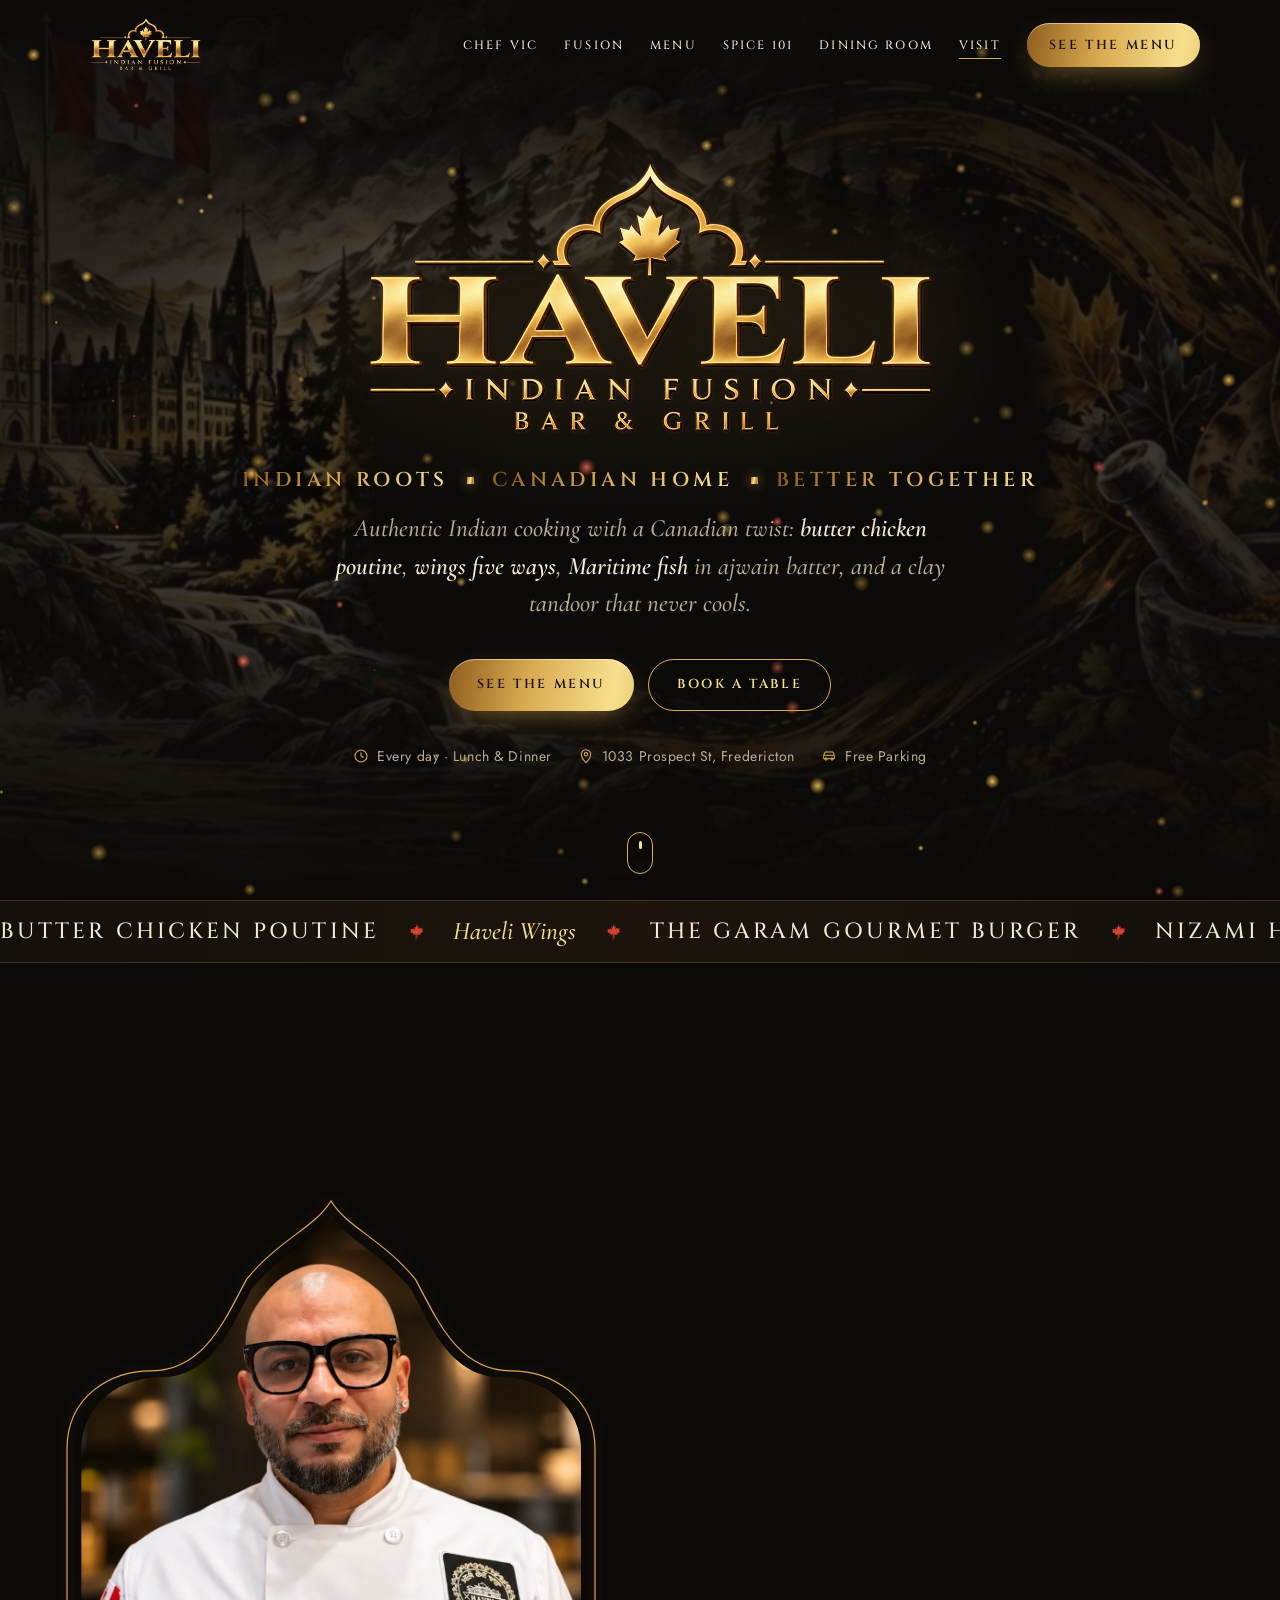
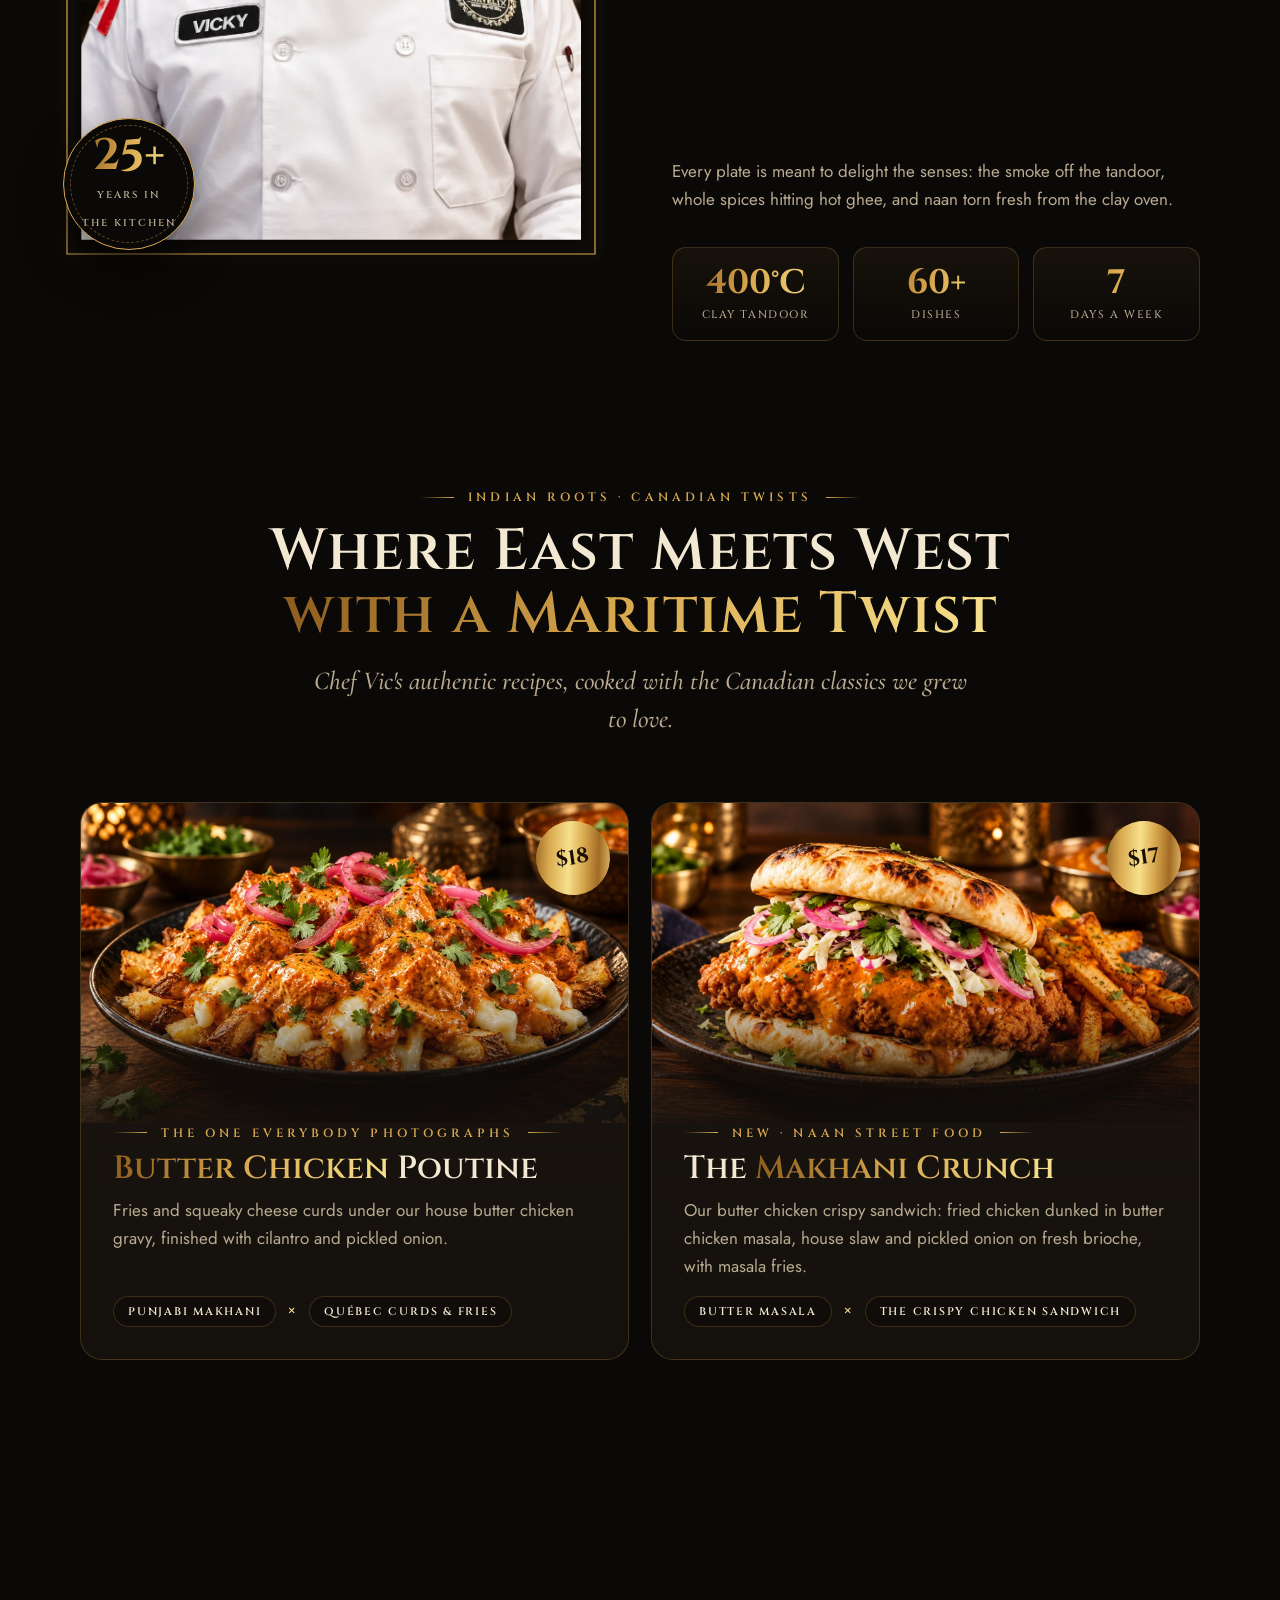
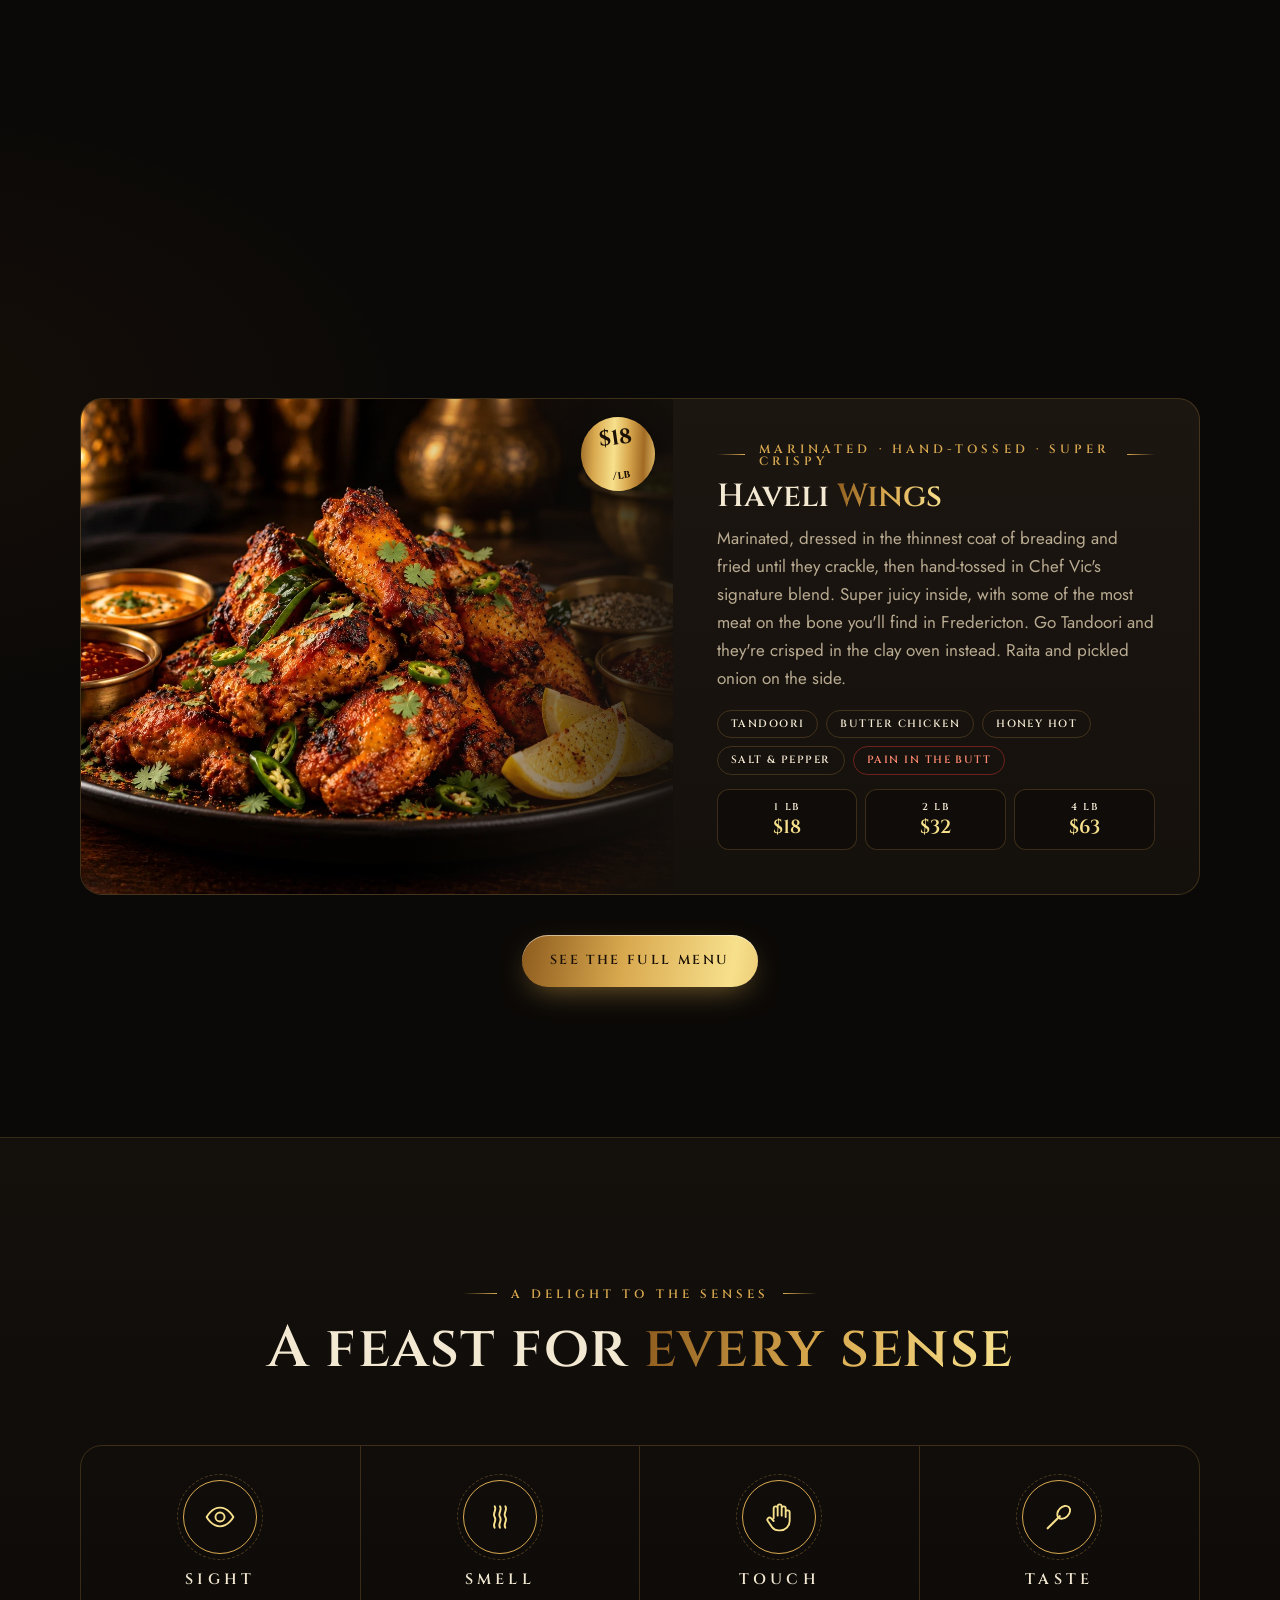
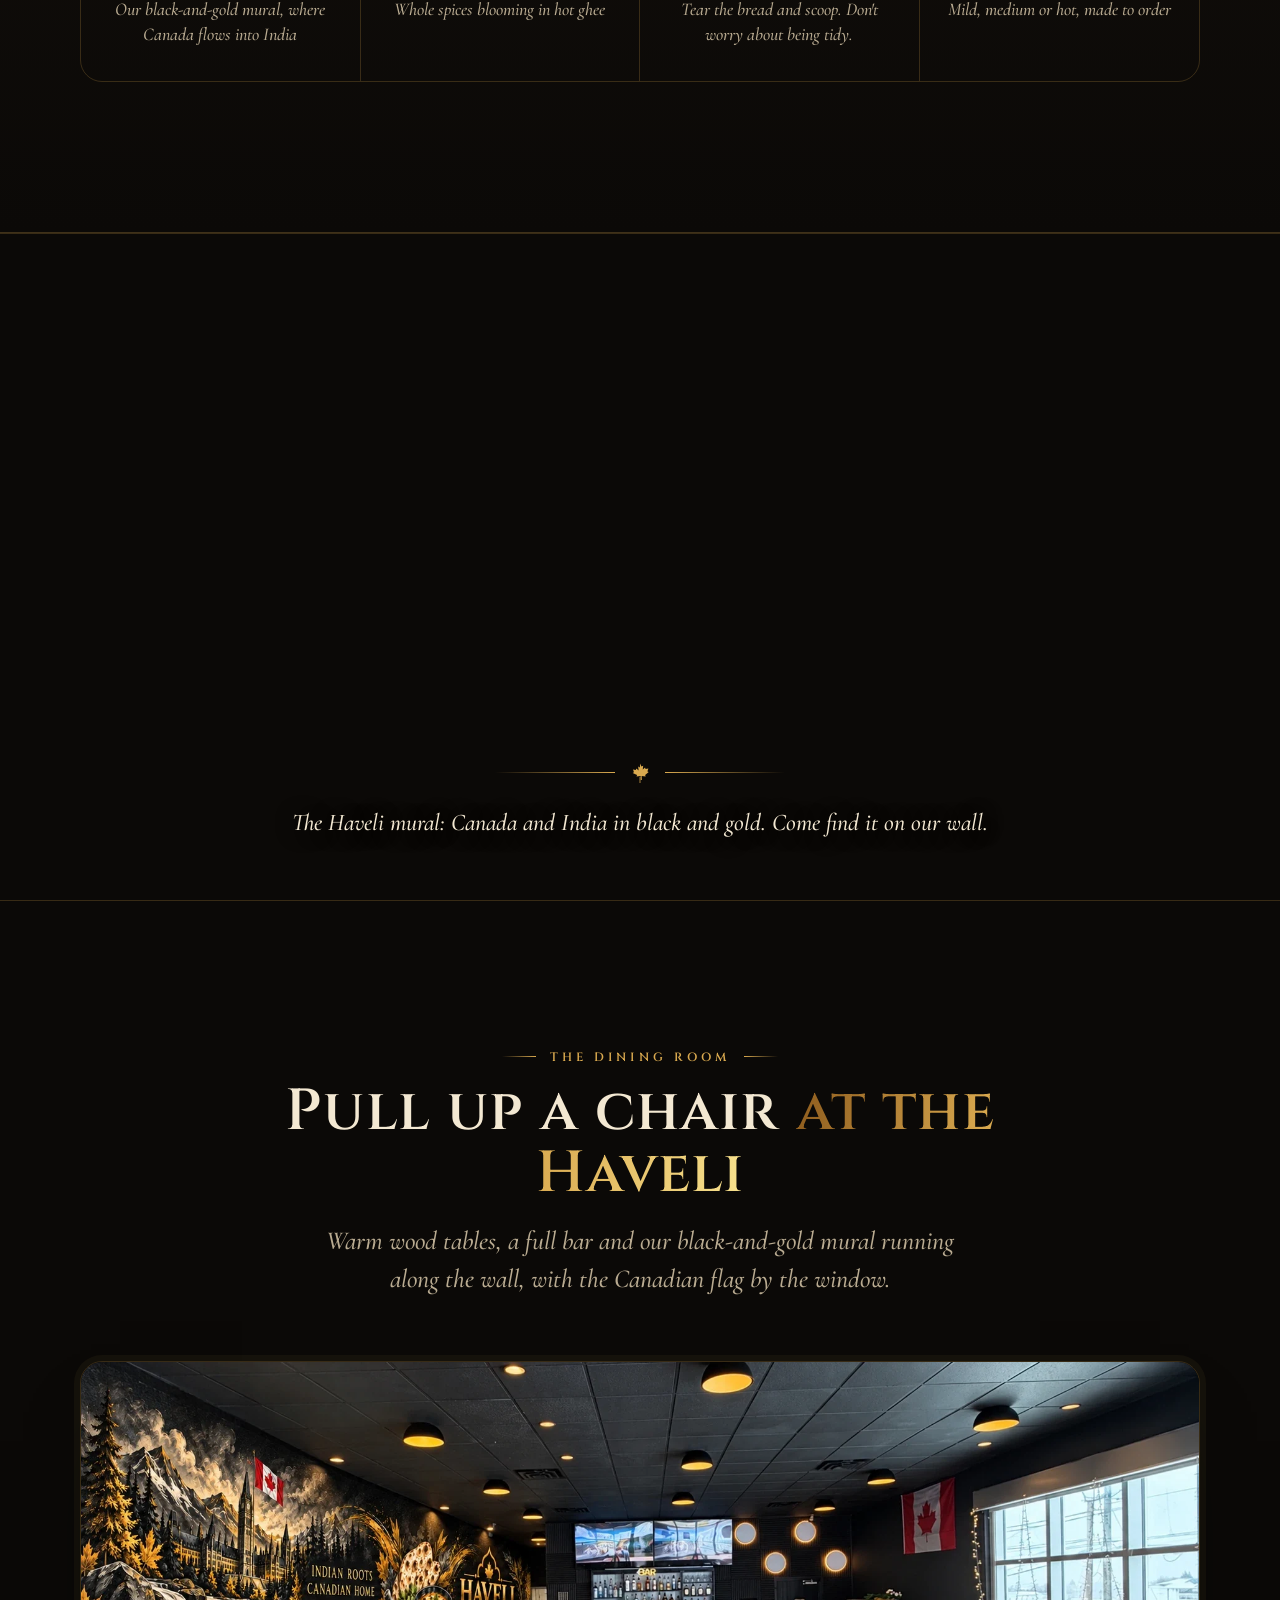
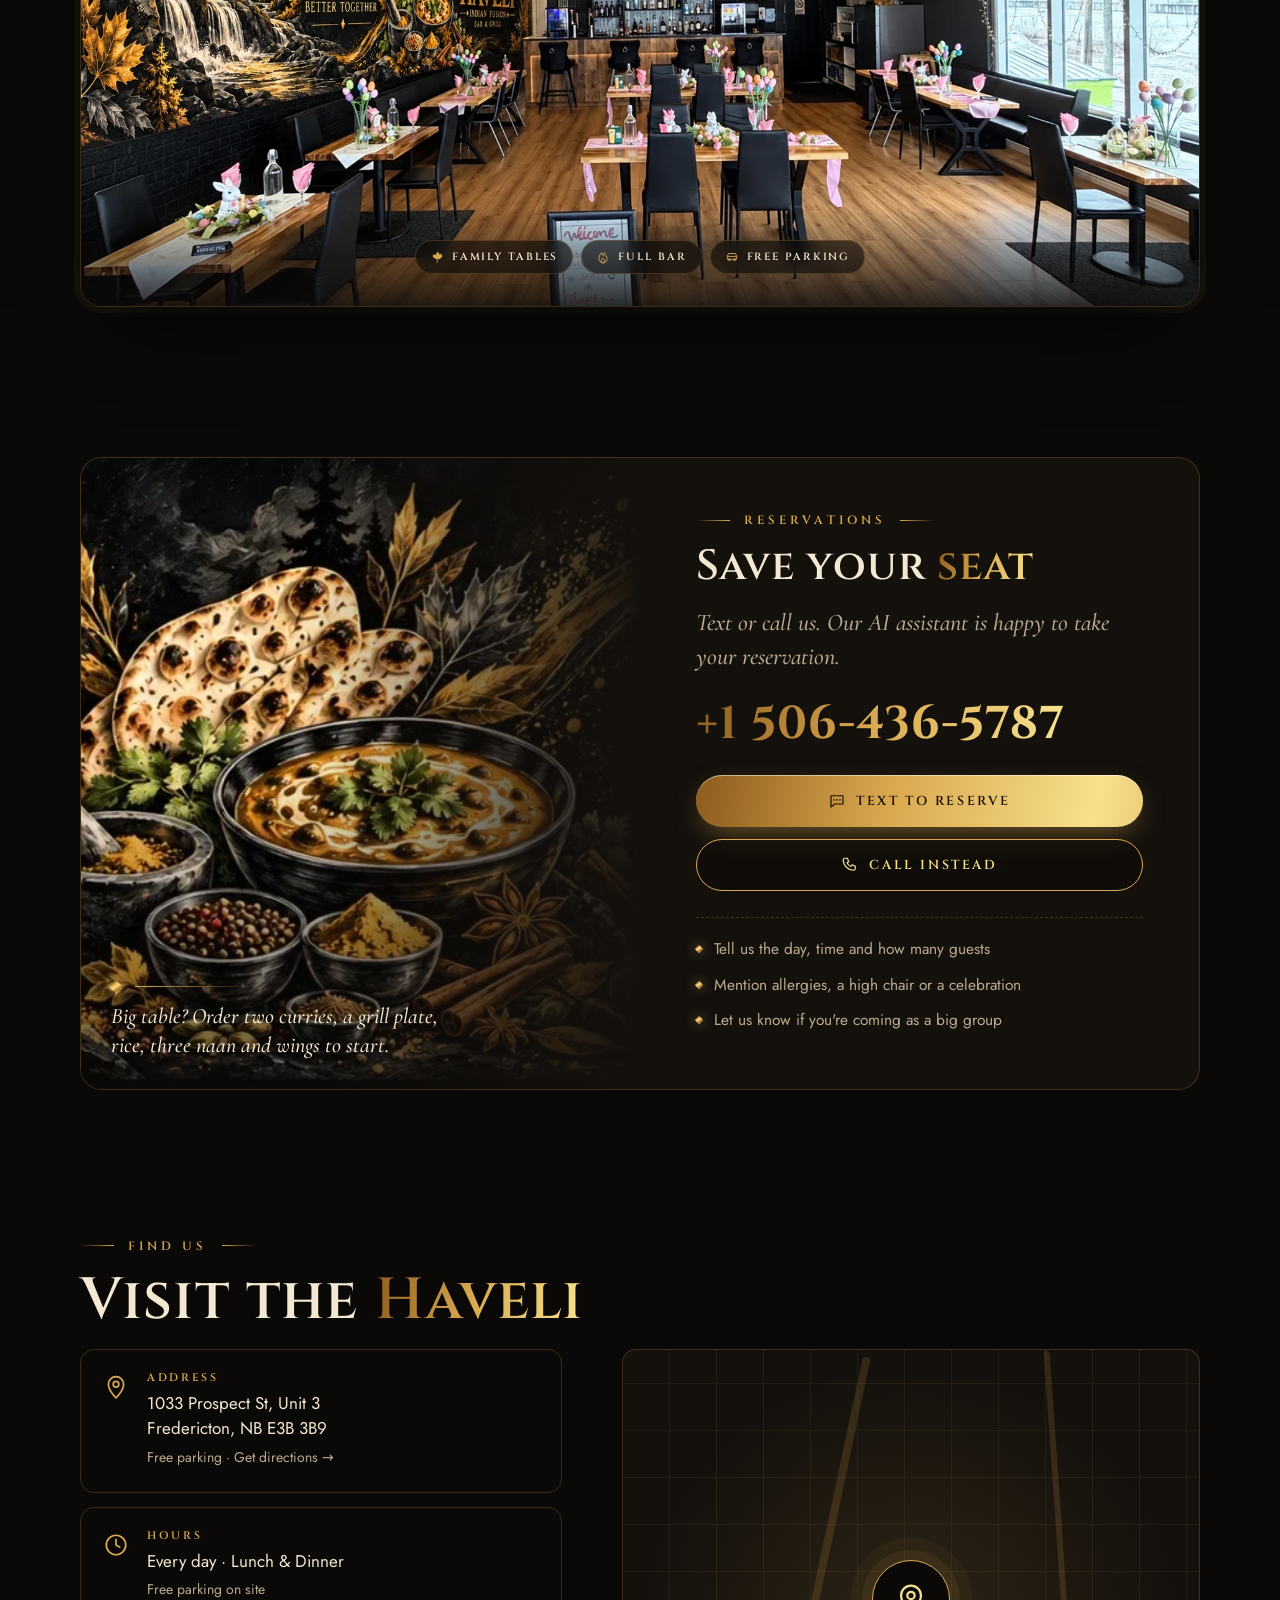
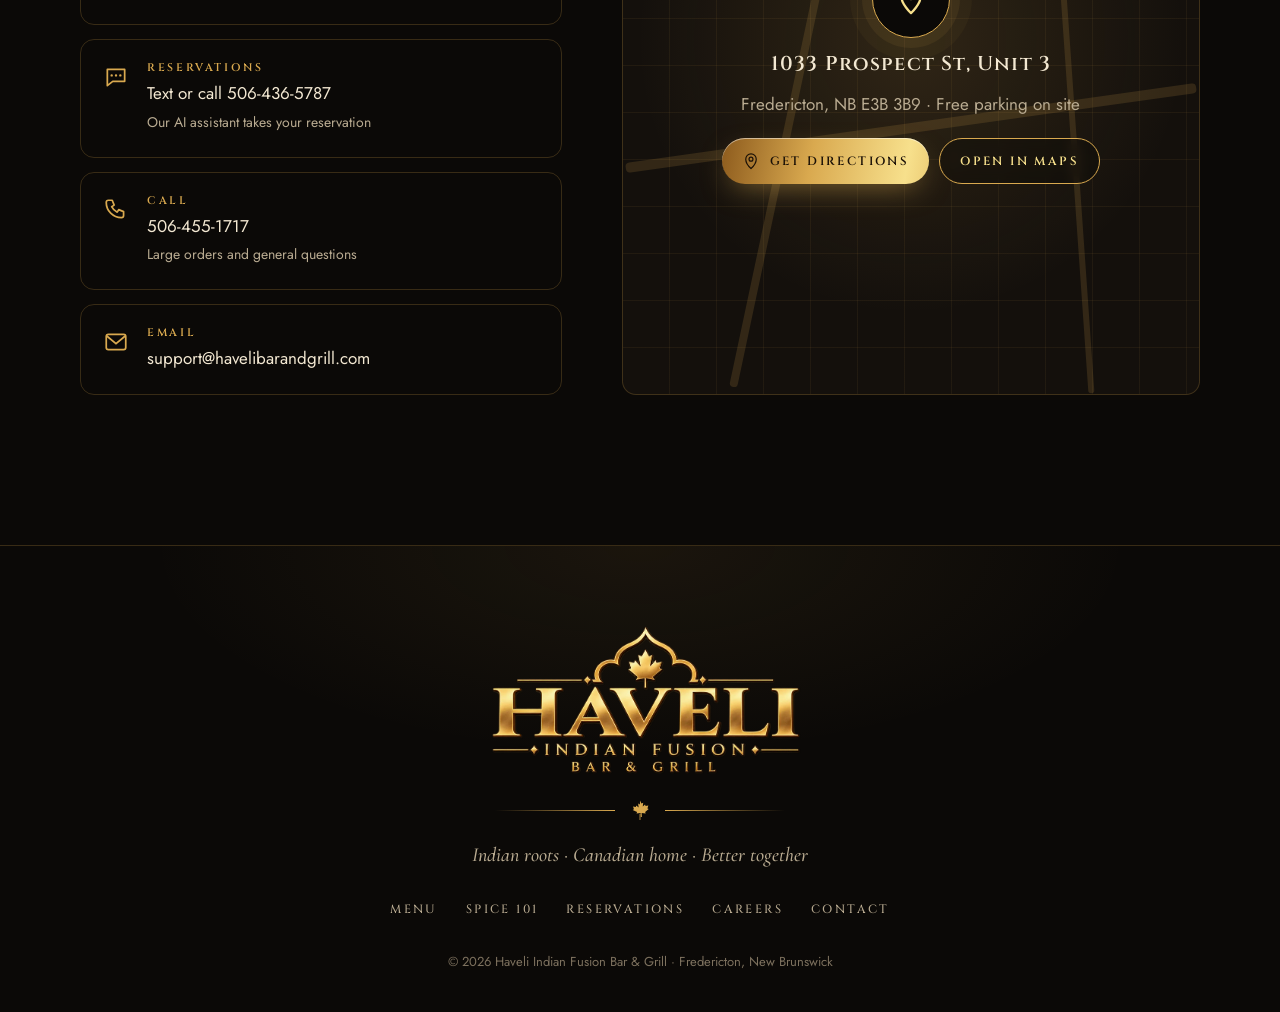
==== commit b9e3a7e4: "Add 'Let Haveli pick' recommender; switch off online ordering for now - menu page: guests choose cra" ====
--- a/index.html
+++ b/index.html
@@ -15,7 +15,7 @@
 <link rel="preconnect" href="https://fonts.googleapis.com">
 <link rel="preconnect" href="https://fonts.gstatic.com" crossorigin>
 <link href="https://fonts.googleapis.com/css2?family=Cinzel:wght@500;600;700&family=Cormorant+Garamond:ital,wght@0,500;1,500;1,600&family=Jost:wght@300;400;500;600&display=swap" rel="stylesheet">
-<link rel="stylesheet" href="assets/site.css?v=202610152008">
+<link rel="stylesheet" href="assets/site.css?v=202610181530">
 </head>
 <body>
 
@@ -52,7 +52,7 @@
   <a href="guide.html">Spice 101</a>
       <a href="#room">Dining Room</a>
       <a href="#visit">Visit</a>
-      <a class="btn btn-gold" href="order.html"><svg><use href="#i-bag"/></svg>Order Online</a>
+      <a class="btn btn-gold" href="menu.html">See the Menu</a>
     </nav>
     <button class="burger" id="burger" aria-label="Open menu" aria-expanded="false" aria-controls="drawer"><span></span></button>
   </div>
@@ -66,7 +66,7 @@
   <a href="guide.html">Spice 101</a>
   <a href="#room">Dining Room</a>
   <a href="#visit">Visit</a>
-  <a class="btn btn-gold" href="order.html">Order Online</a>
+  <a class="btn btn-gold" href="menu.html">See the Menu</a>
 </div>
 
 <main id="top">
@@ -82,8 +82,7 @@
     </p>
     <p class="hero-sub">Authentic Indian cooking with a Canadian twist: <b>butter chicken poutine</b>, <b>wings five ways</b>, <b>Maritime fish</b> in ajwain batter, and a clay tandoor that never cools.</p>
     <div class="hero-cta">
-      <a class="btn btn-gold" href="order.html"><svg><use href="#i-bag"/></svg>Order Online</a>
-      <a class="btn btn-ghost" href="menu.html">See the Menu</a>
+      <a class="btn btn-gold" href="menu.html">See the Menu</a>
       <a class="btn btn-ghost" href="#reserve">Book a Table</a>
     </div>
     <div class="hero-meta">
@@ -186,7 +185,6 @@
 
     <div class="fusion-cta reveal">
       <a class="btn btn-gold" href="menu.html">See the Full Menu</a>
-      <a class="btn btn-ghost" href="order.html"><svg><use href="#i-bag"/></svg>Order Online</a>
     </div>
   </div>
 </section>
@@ -306,7 +304,7 @@
     <div class="divider"><i></i><svg class="leaf" style="color:var(--gold)"><use href="#i-leaf"/></svg><i></i></div>
     <p class="tag">Indian roots · Canadian home · Better together</p>
     <nav class="fnav" aria-label="Footer">
-      <a href="menu.html">Menu</a><a href="guide.html">Spice 101</a><a href="order.html">Order Online</a><a href="#reserve">Reservations</a><a href="mailto:support@havelibarandgrill.com?subject=Careers%20at%20Haveli">Careers</a><a href="#visit">Contact</a>
+      <a href="menu.html">Menu</a><a href="guide.html">Spice 101</a><a href="#reserve">Reservations</a><a href="mailto:support@havelibarandgrill.com?subject=Careers%20at%20Haveli">Careers</a><a href="#visit">Contact</a>
     </nav>
     <div class="fine">
       <span>© <span id="yr"></span> Haveli Indian Fusion Bar &amp; Grill · Fredericton, New Brunswick</span>
@@ -316,11 +314,11 @@
 
 <nav class="actionbar" id="actionbar" aria-label="Quick actions">
   <a href="tel:+15064551717"><svg><use href="#i-phone"/></svg>Call</a>
-  <a class="main" href="order.html"><svg><use href="#i-bag"/></svg>Order</a>
+  <a class="main" href="menu.html"><svg><use href="#i-bag"/></svg>Menu</a>
   <a href="https://www.google.com/maps/search/?api=1&query=Haveli+Indian+Bar+and+Grill+1033+Prospect+St+Fredericton+NB" target="_blank" rel="noopener"><svg><use href="#i-pin"/></svg>Directions</a>
 </nav>
 
-<script src="assets/site.js?v=202610152008"></script>
-<script src="assets/home.js?v=202610152008"></script>
+<script src="assets/site.js?v=202610181530"></script>
+<script src="assets/home.js?v=202610181530"></script>
 </body>
 </html>
--- a/assets/site.css
+++ b/assets/site.css
@@ -555,3 +555,61 @@
 .cat-bar .item p{font-size:14px}
 .cat-kids .cat-title{display:none}
 .cat-bar .vb{display:none}
+
+/* ---------- "Let Haveli pick" recommender ---------- */
+.recommender{margin:0 0 36px;border:1px solid var(--line);border-radius:22px;background:
+  radial-gradient(600px 240px at 0% 0%,rgba(217,169,79,.12),transparent 70%),linear-gradient(180deg,var(--char-2),var(--char));overflow:hidden;opacity:0;transition:opacity .4s}
+.recommender.ready{opacity:1}
+.rc-toggle{width:100%;display:flex;align-items:center;gap:16px;padding:22px clamp(18px,3vw,30px);text-align:left}
+.rc-badge{width:52px;height:52px;flex:none;border-radius:50%;display:grid;place-items:center;background:var(--goldgrad);color:#1a1006;box-shadow:0 8px 24px -8px rgba(217,169,79,.7)}
+.rc-badge svg{width:24px;height:24px}
+.rc-titles{display:flex;flex-direction:column;gap:8px;flex:1;min-width:0}
+.rc-titles .eyebrow::before,.rc-titles .eyebrow::after{display:none}
+.rc-title{font:600 clamp(22px,3vw,32px)/1.1 var(--display)}
+.rc-caret{color:var(--gold);font-size:20px;transition:transform .3s}
+.recommender:not(.open) .rc-caret{transform:rotate(-90deg)}
+.recommender:not(.open) .rc-body{display:none}
+.rc-body{padding:0 clamp(18px,3vw,30px) clamp(22px,3vw,30px)}
+.rc-intro{font:italic 500 19px/1.45 var(--serif);color:var(--muted);margin:-4px 0 18px}
+.rc-form{display:grid;grid-template-columns:1fr 1fr;gap:14px 26px}
+.rc-q{border:0;min-width:0}
+.rc-q legend,.rc-legend{font:600 10.5px/1 var(--display);letter-spacing:.22em;text-transform:uppercase;color:var(--gold);margin-bottom:10px;display:block}
+.rc-cravings,.rc-free{grid-column:1/-1}
+.rc-off{display:none}
+.rc-opts{display:flex;flex-wrap:wrap;gap:8px}
+.rc-chip{display:inline-flex;align-items:center;gap:5px;min-height:40px;padding:0 15px;border-radius:999px;border:1px solid var(--line);background:rgba(0,0,0,.25);color:var(--cream);font:500 14px/1 var(--sans);transition:.2s}
+.rc-chip:hover{border-color:var(--gold)}
+.rc-chip.on{background:var(--goldgrad);color:#1a1006;border-color:transparent}
+.rc-flame{width:11px;height:11px;color:#ff7a5c}
+.rc-chip.on .rc-flame{color:#9a2a10}
+.rc-free textarea{width:100%;min-height:64px;padding:10px 14px;border-radius:12px;border:1px solid var(--line);background:rgba(0,0,0,.3);color:var(--cream);font:400 16px var(--sans);resize:vertical}
+.rc-go-row{display:flex;align-items:center;gap:16px;flex-wrap:wrap;margin-top:22px}
+.rc-reset{color:var(--muted);font-size:14px;text-decoration:underline;text-underline-offset:3px}
+.rc-results{margin-top:26px;padding-top:24px;border-top:1px dashed var(--line);scroll-margin-top:140px}
+.rc-head{display:flex;justify-content:space-between;align-items:center;gap:12px;flex-wrap:wrap;margin-bottom:6px}
+.rc-head h3{font:600 clamp(22px,2.6vw,28px)/1.1 var(--display)}
+.rc-again{font:600 11px/1 var(--display);letter-spacing:.16em;text-transform:uppercase;color:var(--gold-hi);padding:11px 16px;border:1px solid var(--gold);border-radius:999px}
+.rc-again:hover{background:rgba(217,169,79,.12)}
+.rc-note{font:italic 500 18px/1.45 var(--serif);color:var(--cream);margin:6px 0 4px}
+.rc-course{margin-top:18px}
+.rc-course h5{font:600 11px/1 var(--display);letter-spacing:.24em;text-transform:uppercase;color:var(--saffron);margin-bottom:10px}
+.rc-cards{display:grid;grid-template-columns:repeat(auto-fill,minmax(250px,1fr));gap:12px}
+.rc-card{padding:16px 18px;border-radius:14px;border:1px solid var(--line);background:rgba(0,0,0,.28);display:flex;flex-direction:column;gap:6px;animation:rise .5s cubic-bezier(.2,.8,.2,1) both}
+.rc-top{display:flex;justify-content:space-between;align-items:baseline;gap:10px}
+.rc-top h4{font:500 17px/1.3 var(--sans)}
+.rc-price{font:600 15px/1 var(--display);color:var(--gold-hi);white-space:nowrap}
+.rc-desc{font-size:13.5px;color:#a39680;line-height:1.45;display:-webkit-box;-webkit-line-clamp:2;-webkit-box-orient:vertical;overflow:hidden}
+.rc-why{font-size:13.5px;color:var(--cream)}
+.rc-why b{color:var(--gold);font-weight:600}
+.rc-acts{display:flex;gap:14px;align-items:center;margin-top:auto;padding-top:6px;font-size:13px}
+.rc-add{color:#1a1006;background:var(--goldgrad);padding:8px 13px;border-radius:999px;font:600 11px/1 var(--display);letter-spacing:.1em;text-transform:uppercase}
+.rc-see,.rc-dine{color:var(--gold-hi);text-decoration:underline;text-underline-offset:3px;font-size:13px}
+.rc-dine{text-decoration:none;color:var(--muted)}
+.rc-empty{font:italic 500 19px/1.4 var(--serif);color:var(--muted)}
+.rc-allergy{font-size:13px;color:var(--muted);margin-top:18px;padding:12px 14px;border:1px dashed var(--line);border-radius:10px}
+.item.rc-flash{animation:rcFlash 2.2s ease}
+@keyframes rcFlash{0%,60%{background:rgba(217,169,79,.18);box-shadow:0 0 0 2px rgba(217,169,79,.5)}100%{background:transparent;box-shadow:none}}
+@media (max-width:700px){.rc-form{grid-template-columns:1fr}.rc-chip{min-height:42px}}
+.order-closed{grid-column:1/-1;text-align:center;max-width:640px;margin:20px auto 40px;padding:clamp(30px,5vw,50px);border:1px solid var(--line);border-radius:22px;background:var(--char)}
+.order-closed h2{font:600 clamp(28px,4vw,40px)/1.15 var(--display);margin:14px 0 12px}
+.order-closed p{color:var(--muted)}
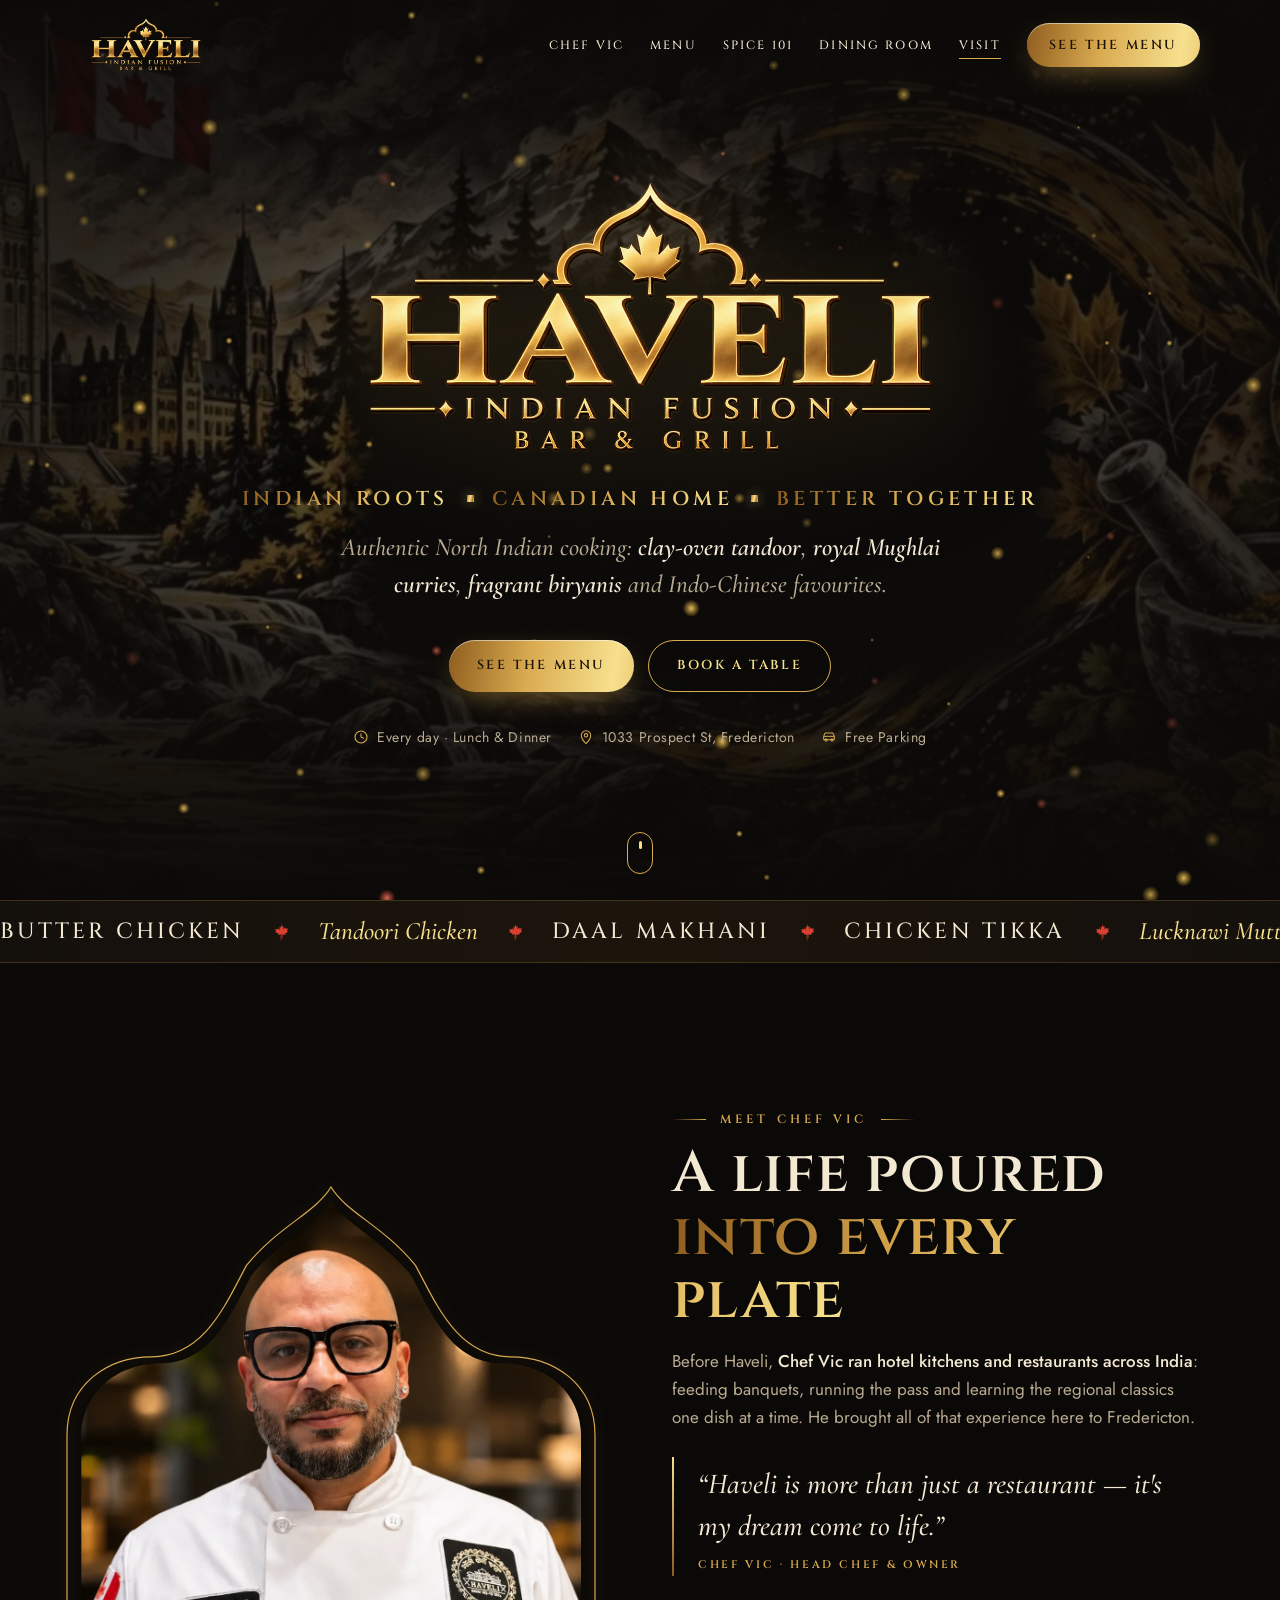
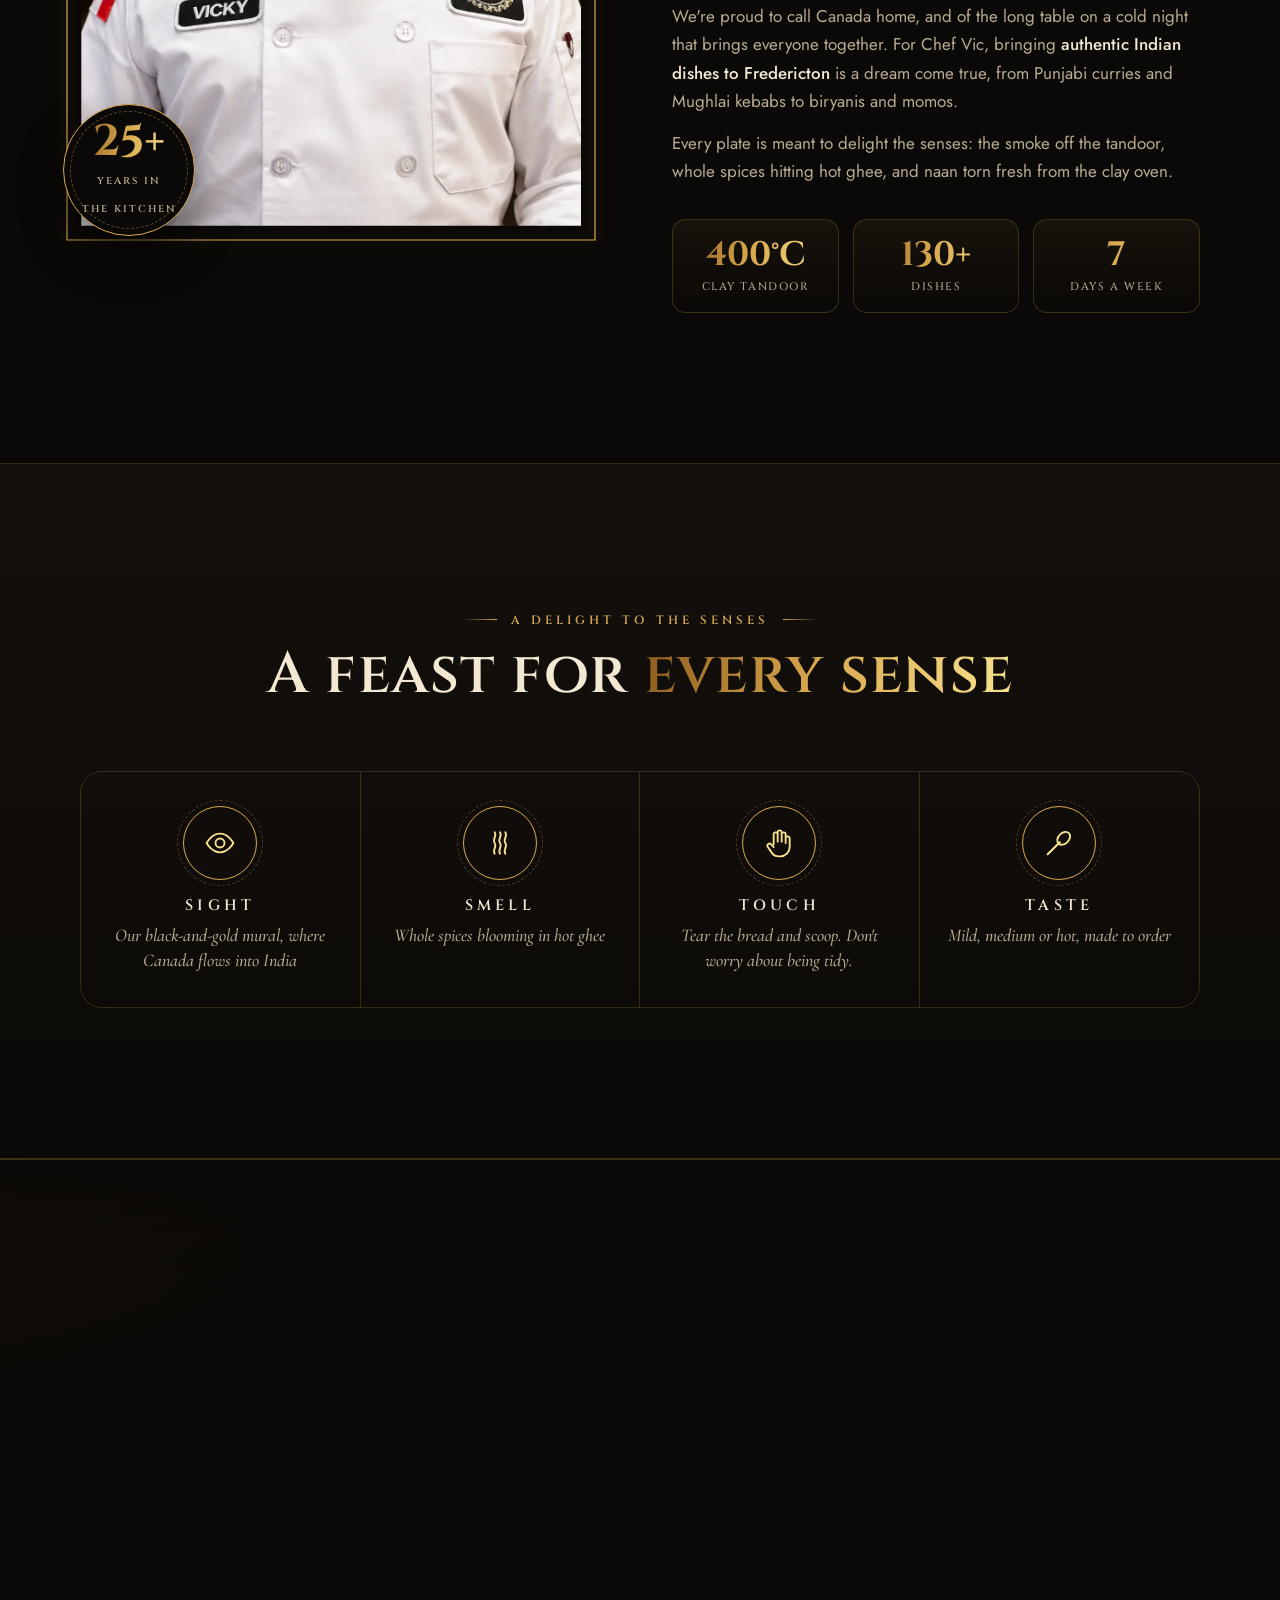
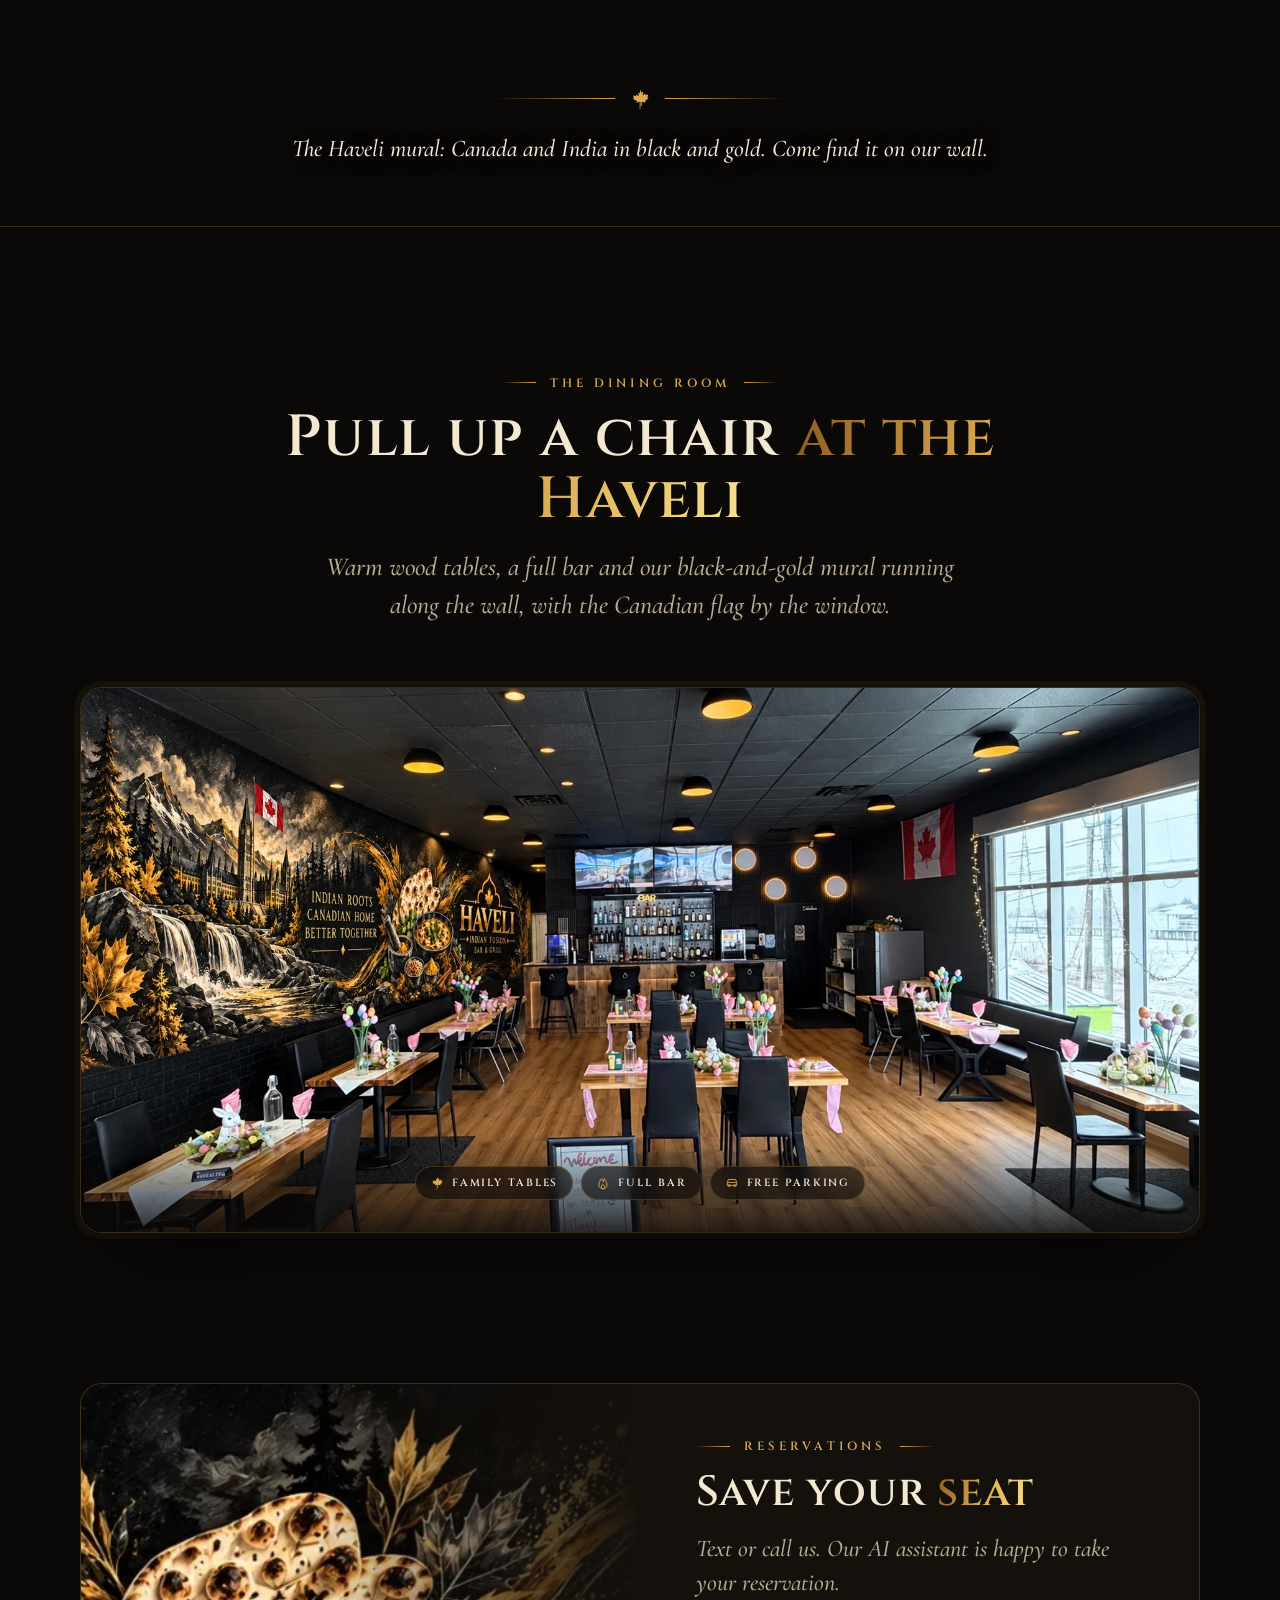
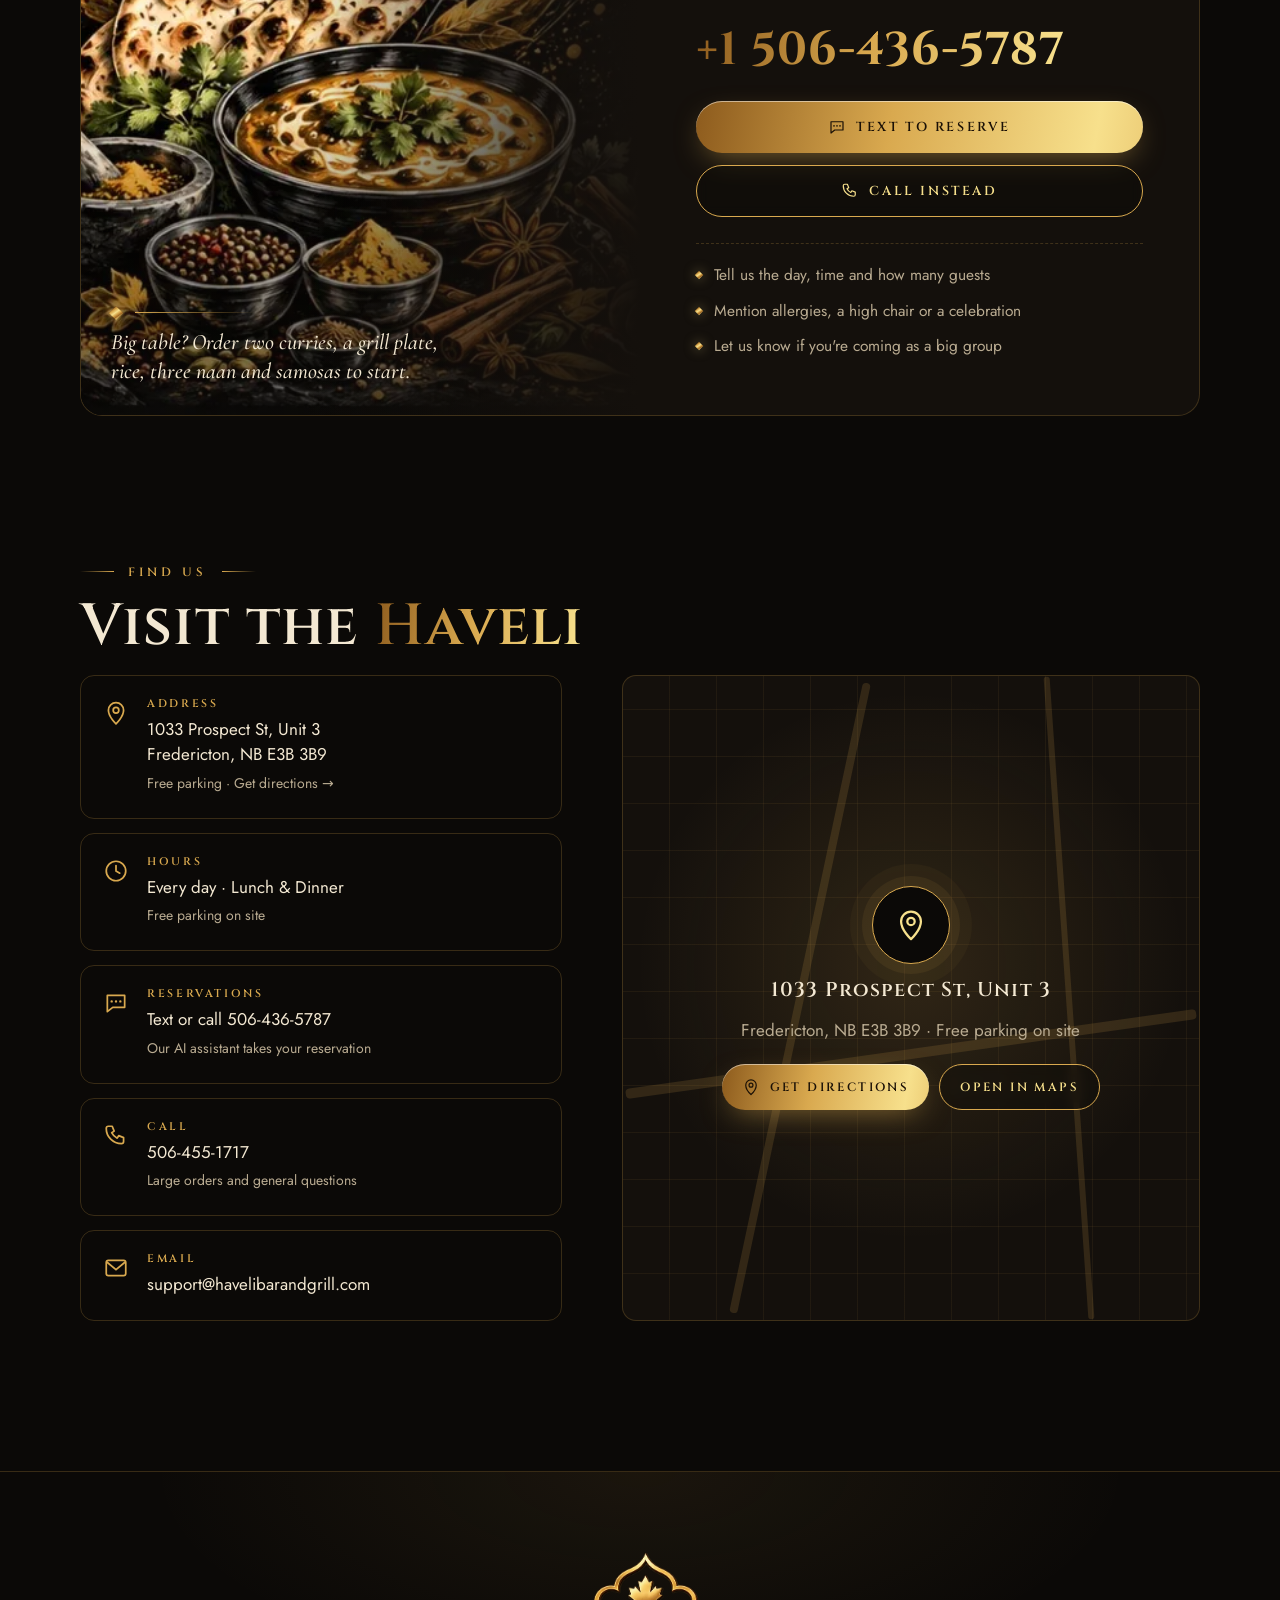
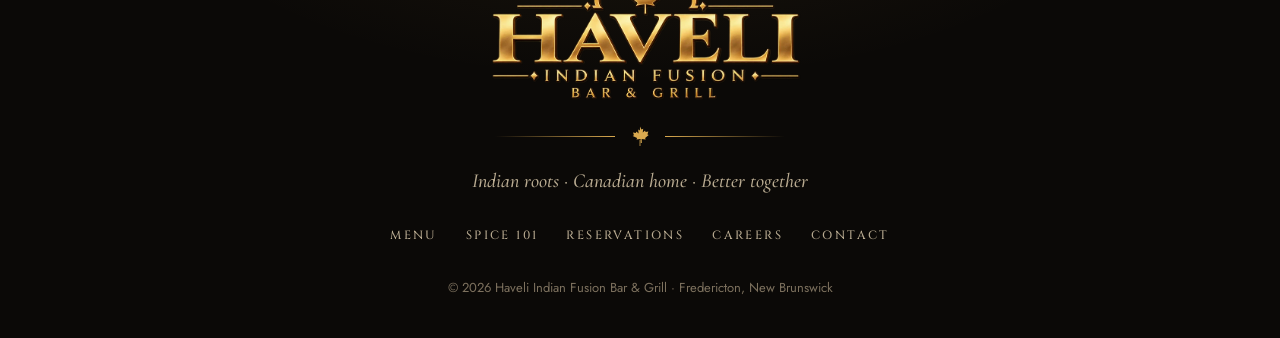
==== commit 26be6d15: "Go back to the original Haveli menu, in the current design - data/menu.json: 130 food items and pric" ====
--- a/index.html
+++ b/index.html
@@ -4,7 +4,7 @@
 <meta charset="utf-8">
 <meta name="viewport" content="width=device-width, initial-scale=1, viewport-fit=cover">
 <title>Haveli Indian Fusion Bar &amp; Grill · Fredericton</title>
-<meta name="description" content="Authentic Indian cooking with Canadian twists — butter chicken poutine, wings, gourmet masala burgers, clay-oven tandoor and a full bar. Chef Vic's Haveli, 1033 Prospect St, Fredericton NB.">
+<meta name="description" content="Authentic North Indian cooking in Fredericton: clay-oven tandoor, royal Mughlai curries, biryanis, Indo-Chinese favourites and a full bar. Chef Vic's Haveli, 1033 Prospect St.">
 <meta name="theme-color" content="#0b0907">
 <meta property="og:title" content="Haveli Indian Fusion Bar & Grill">
 <meta property="og:description" content="Indian Roots · Canadian Home · Better Together. Every day, lunch & dinner on Prospect St, Fredericton.">
@@ -15,7 +15,7 @@
 <link rel="preconnect" href="https://fonts.googleapis.com">
 <link rel="preconnect" href="https://fonts.gstatic.com" crossorigin>
 <link href="https://fonts.googleapis.com/css2?family=Cinzel:wght@500;600;700&family=Cormorant+Garamond:ital,wght@0,500;1,500;1,600&family=Jost:wght@300;400;500;600&display=swap" rel="stylesheet">
-<link rel="stylesheet" href="assets/site.css?v=202610181530">
+<link rel="stylesheet" href="assets/site.css?v=202611061502">
 </head>
 <body>
 
@@ -47,7 +47,6 @@
     <a href="#top" class="nav-logo" aria-label="Haveli home"><img src="assets/logo-sm.webp" alt="Haveli Indian Fusion Bar &amp; Grill" width="978" height="402"></a>
     <nav class="nav-links" aria-label="Main">
       <a href="#chef">Chef Vic</a>
-      <a href="#fusion">Fusion</a>
       <a href="menu.html">Menu</a>
   <a href="guide.html">Spice 101</a>
       <a href="#room">Dining Room</a>
@@ -61,7 +60,6 @@
 <div class="drawer" id="drawer" aria-hidden="true">
   <svg class="drawer-arch" aria-hidden="true"><use href="#i-arch"/></svg>
   <a href="#chef">Chef Vic</a>
-  <a href="#fusion">Fusion</a>
   <a href="menu.html">Menu</a>
   <a href="guide.html">Spice 101</a>
   <a href="#room">Dining Room</a>
@@ -80,7 +78,7 @@
     <p class="tagline" aria-label="Indian roots, Canadian home, better together">
       <span class="gold">Indian Roots</span><span class="dia"></span><span class="gold">Canadian Home</span><span class="dia"></span><span class="gold">Better Together</span>
     </p>
-    <p class="hero-sub">Authentic Indian cooking with a Canadian twist: <b>butter chicken poutine</b>, <b>wings five ways</b>, <b>Maritime fish</b> in ajwain batter, and a clay tandoor that never cools.</p>
+    <p class="hero-sub">Authentic North Indian cooking: <b>clay-oven tandoor</b>, <b>royal Mughlai curries</b>, <b>fragrant biryanis</b> and Indo-Chinese favourites.</p>
     <div class="hero-cta">
       <a class="btn btn-gold" href="menu.html">See the Menu</a>
       <a class="btn btn-ghost" href="#reserve">Book a Table</a>
@@ -114,77 +112,13 @@
         “Haveli is more than just a restaurant — it's my dream come to life.”
         <cite>Chef Vic · Head Chef &amp; Owner</cite>
       </blockquote>
-      <p class="reveal d3">We're proud of the Canadian traditions that made this our home: poutine, pub wings, the Friday fish fry and the long table on a cold night. For Chef Vic, bringing <strong>authentic Indian dishes to Canada with a Canadian twist</strong> is a dream come true. The makhani goes over cheese curds, the haddock gets an ajwain batter and the striploin goes into the tandoor.</p>
+      <p class="reveal d3">We're proud to call Canada home, and of the long table on a cold night that brings everyone together. For Chef Vic, bringing <strong>authentic Indian dishes to Fredericton</strong> is a dream come true, from Punjabi curries and Mughlai kebabs to biryanis and momos.</p>
       <p class="reveal d3">Every plate is meant to delight the senses: the smoke off the tandoor, whole spices hitting hot ghee, and naan torn fresh from the clay oven.</p>
       <div class="stats reveal d4">
         <div class="stat"><b class="gold">400°C</b><span>Clay tandoor</span></div>
-        <div class="stat"><b class="gold">60+</b><span>Dishes</span></div>
+        <div class="stat"><b class="gold">130+</b><span>Dishes</span></div>
         <div class="stat"><b class="gold">7</b><span>Days a week</span></div>
       </div>
-    </div>
-  </div>
-</section>
-
-<!-- FUSION -->
-<section class="sec" id="fusion" style="padding-top:0">
-  <div class="wrap">
-    <div class="sec-head">
-      <div class="eyebrow center reveal">Indian Roots · Canadian Twists</div>
-      <h2 class="h2 reveal d1">Where East Meets West <span class="gold">with a Maritime Twist</span></h2>
-      <p class="lede reveal d2">Chef Vic's authentic recipes, cooked with the Canadian classics we grew to love.</p>
-    </div>
-
-    <div class="dishes">
-      <article class="dish reveal">
-        <div class="ph"><img src="assets/poutine.webp" alt="Butter chicken poutine: fries and cheese curds under butter chicken gravy with pickled onion and cilantro" loading="lazy" width="1536" height="1024"><div class="price-tag" data-price-item="Butter Chicken Poutine">$18</div></div>
-        <div class="body">
-          <div class="eyebrow">The One Everybody Photographs</div>
-          <h3><span class="gold">Butter Chicken</span> Poutine</h3>
-          <p>Fries and squeaky cheese curds under our house butter chicken gravy, finished with cilantro and pickled onion.</p>
-          <div class="equation"><span>Punjabi makhani</span><b class="x">×</b><span>Québec curds &amp; fries</span></div>
-        </div>
-      </article>
-      <article class="dish reveal d1">
-        <div class="ph"><img src="assets/sandwich.webp" alt="The Makhani Crunch: crispy fried chicken in butter chicken masala with slaw and pickled onion, with masala fries" loading="lazy" width="1680" height="936"><div class="price-tag" data-price-item="The Makhani Crunch">$17</div></div>
-        <div class="body">
-          <div class="eyebrow">New · Naan Street Food</div>
-          <h3>The <span class="gold">Makhani Crunch</span></h3>
-          <p>Our butter chicken crispy sandwich: fried chicken dunked in butter chicken masala, house slaw and pickled onion on fresh brioche, with masala fries.</p>
-          <div class="equation"><span>Butter masala</span><b class="x">×</b><span>The crispy chicken sandwich</span></div>
-        </div>
-      </article>
-      <article class="dish reveal">
-        <div class="ph"><img src="assets/fish-bites.webp" alt="Maritime Masala Fish Bites: ajwain-battered fish with masala fries, curry-leaf tartar and lemon" loading="lazy" width="1660" height="948"><div class="price-tag" data-price-item="Maritime Masala Fish Bites">$18</div></div>
-        <div class="body">
-          <div class="eyebrow">Fish &amp; Chips, Haveli-Style</div>
-          <h3>Maritime <span class="gold">Masala Fish Bites</span></h3>
-          <p>Ajwain-battered fish with a masala chip crumb and curry-leaf tartar.</p>
-          <div class="equation"><span>Ajwain &amp; curry leaf</span><b class="x">×</b><span>Maritime fish &amp; chips</span></div>
-        </div>
-      </article>
-      <article class="dish reveal d1">
-        <div class="ph"><img src="assets/garam-smash.webp" alt="The Garam Gourmet Burger: a juicy masala burger with melted cheddar and masala onions on a toasted bun, with masala fries" loading="lazy" width="1601" height="983"><div class="price-tag" data-price-item="The Garam Gourmet Burger">$19</div></div>
-        <div class="body">
-          <div class="eyebrow">Gourmet Masala Burger</div>
-          <h3>The <span class="gold">Garam Gourmet Burger</span></h3>
-          <p>An 8 oz thick, juicy patty in house masala, cooked so the juices explode in your mouth. Cheddar and masala onions on brioche, with masala fries.</p>
-          <div class="equation"><span>House masala</span><b class="x">×</b><span>The gourmet burger</span></div>
-        </div>
-      </article>
-      <article class="dish wide reveal">
-        <div class="ph"><img src="assets/wings.webp" alt="Wings piled on a black plate with jalapeño, cilantro and lemon, surrounded by brass bowls of dipping sauces" loading="lazy" width="1600" height="983"><div class="price-tag" data-price-wings>$18<small>/lb</small></div></div>
-        <div class="body">
-          <div class="eyebrow">Marinated · Hand-Tossed · Super Crispy</div>
-          <h3>Haveli <span class="gold">Wings</span></h3>
-          <p>Marinated, dressed in the thinnest coat of breading and fried until they crackle, then hand-tossed in Chef Vic's signature blend. Super juicy inside, with some of the most meat on the bone you'll find in Fredericton. Go Tandoori and they're crisped in the clay oven instead. Raita and pickled onion on the side.</p>
-          <div class="sauces"><span>Tandoori</span><span>Butter Chicken</span><span>Honey Hot</span><span>Salt &amp; Pepper</span><span class="hot">Pain in the Butt</span></div>
-          <div class="sizes" data-wing-sizes><span><b>1 lb</b>$18</span><span><b>2 lb</b>$34</span><span><b>4 lb</b>$68</span></div>
-        </div>
-      </article>
-    </div>
-
-    <div class="fusion-cta reveal">
-      <a class="btn btn-gold" href="menu.html">See the Full Menu</a>
     </div>
   </div>
 </section>
@@ -238,7 +172,7 @@
   <div class="wrap">
     <div class="reserve reveal">
       <div class="reserve-art" role="img" aria-label="Naan, curry and whole spices from the Haveli mural">
-        <div class="over"><div class="divider" style="justify-content:flex-start;margin:0 0 10px"><span class="dia"></span><i></i></div><p>Big table? Order two curries, a grill plate, rice, three naan and wings to start.</p></div>
+        <div class="over"><div class="divider" style="justify-content:flex-start;margin:0 0 10px"><span class="dia"></span><i></i></div><p>Big table? Order two curries, a grill plate, rice, three naan and samosas to start.</p></div>
       </div>
       <div class="reserve-form reserve-text">
         <div class="eyebrow">Reservations</div>
@@ -318,7 +252,7 @@
   <a href="https://www.google.com/maps/search/?api=1&query=Haveli+Indian+Bar+and+Grill+1033+Prospect+St+Fredericton+NB" target="_blank" rel="noopener"><svg><use href="#i-pin"/></svg>Directions</a>
 </nav>
 
-<script src="assets/site.js?v=202610181530"></script>
-<script src="assets/home.js?v=202610181530"></script>
+<script src="assets/site.js?v=202611061502"></script>
+<script src="assets/home.js?v=202611061502"></script>
 </body>
 </html>
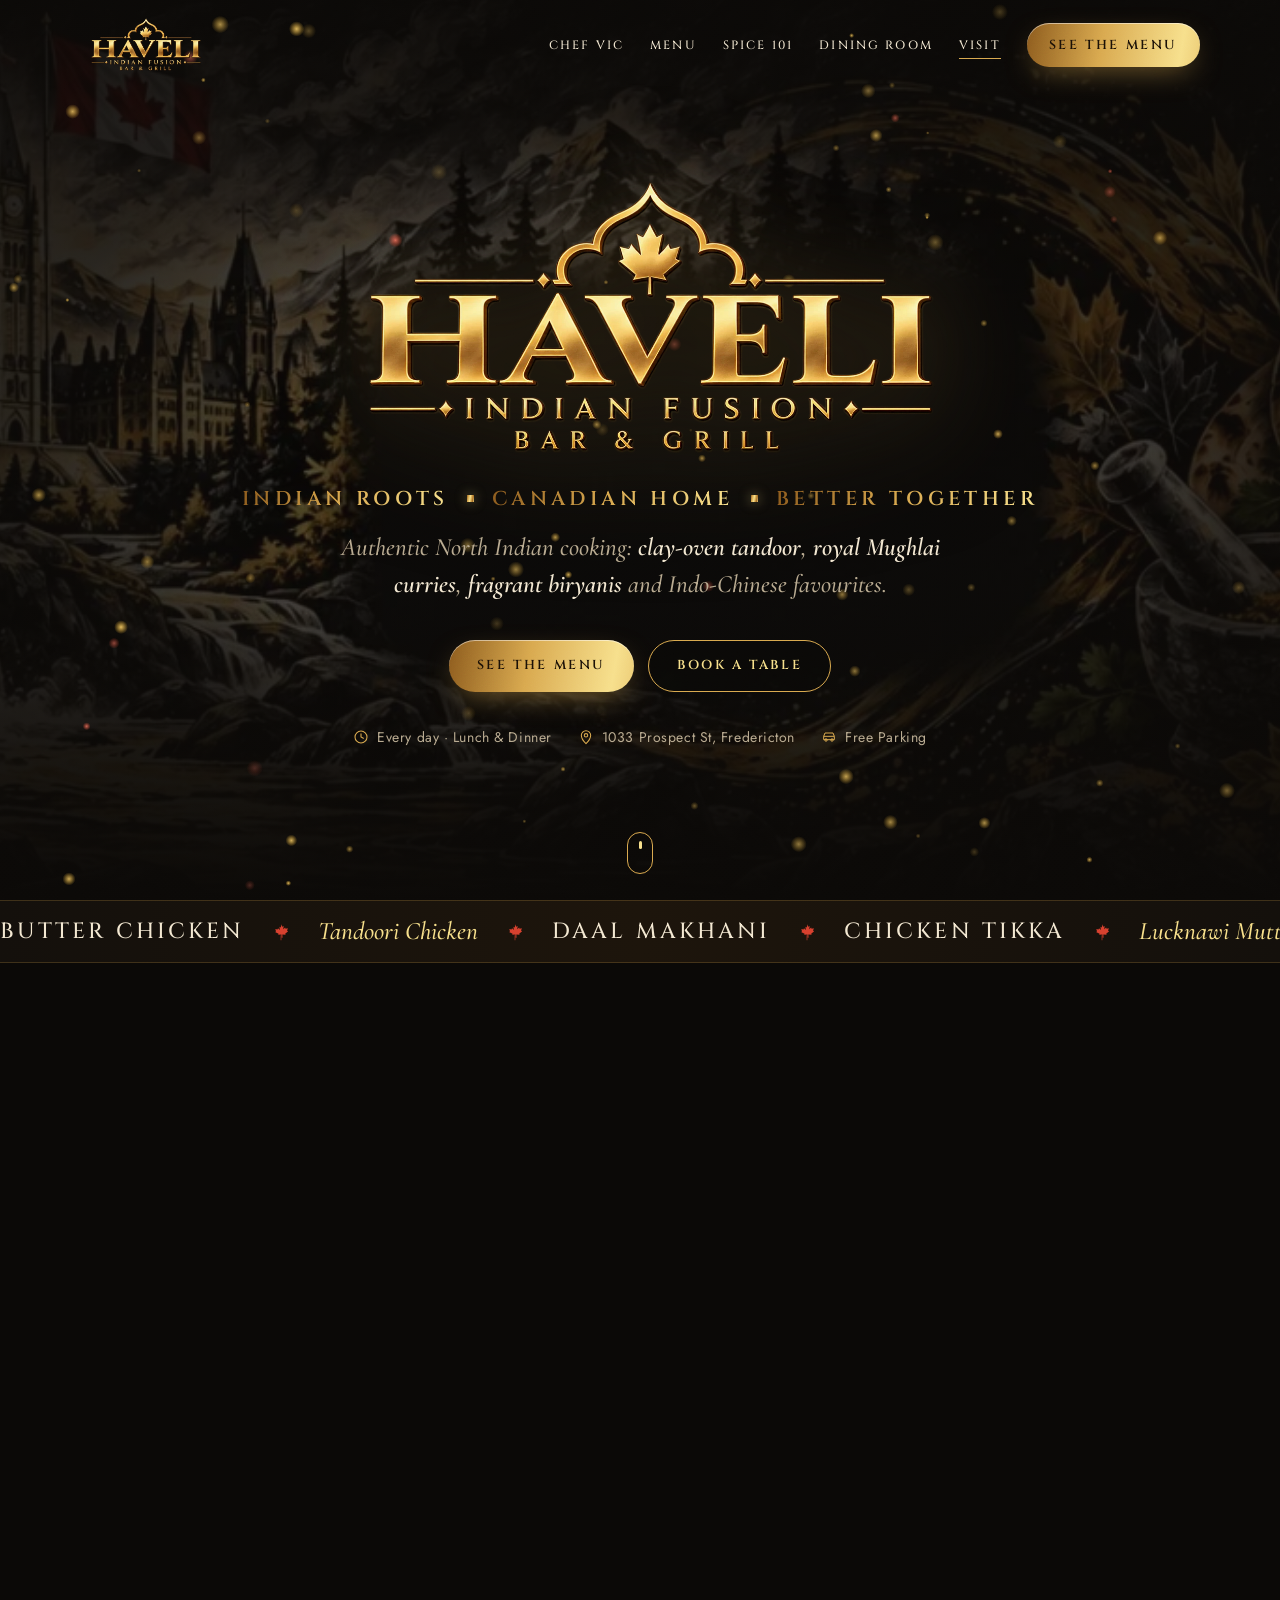
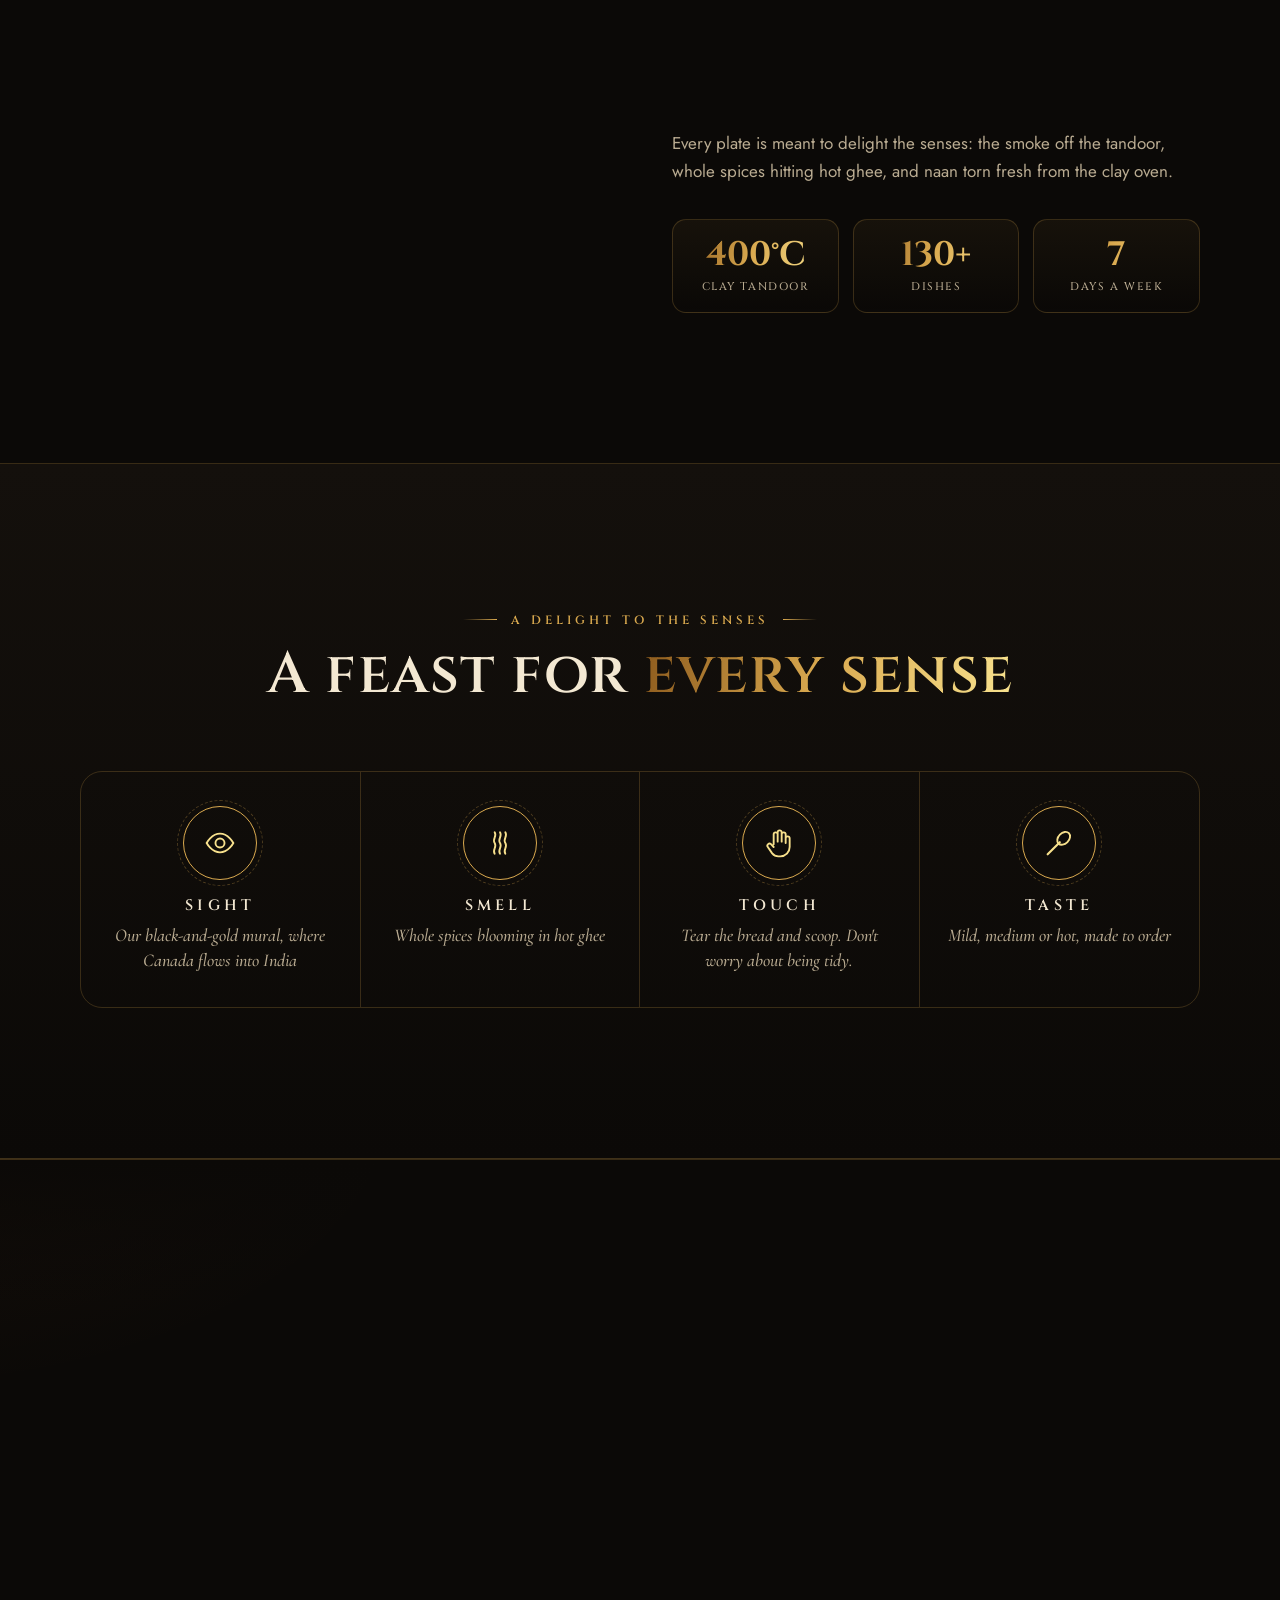
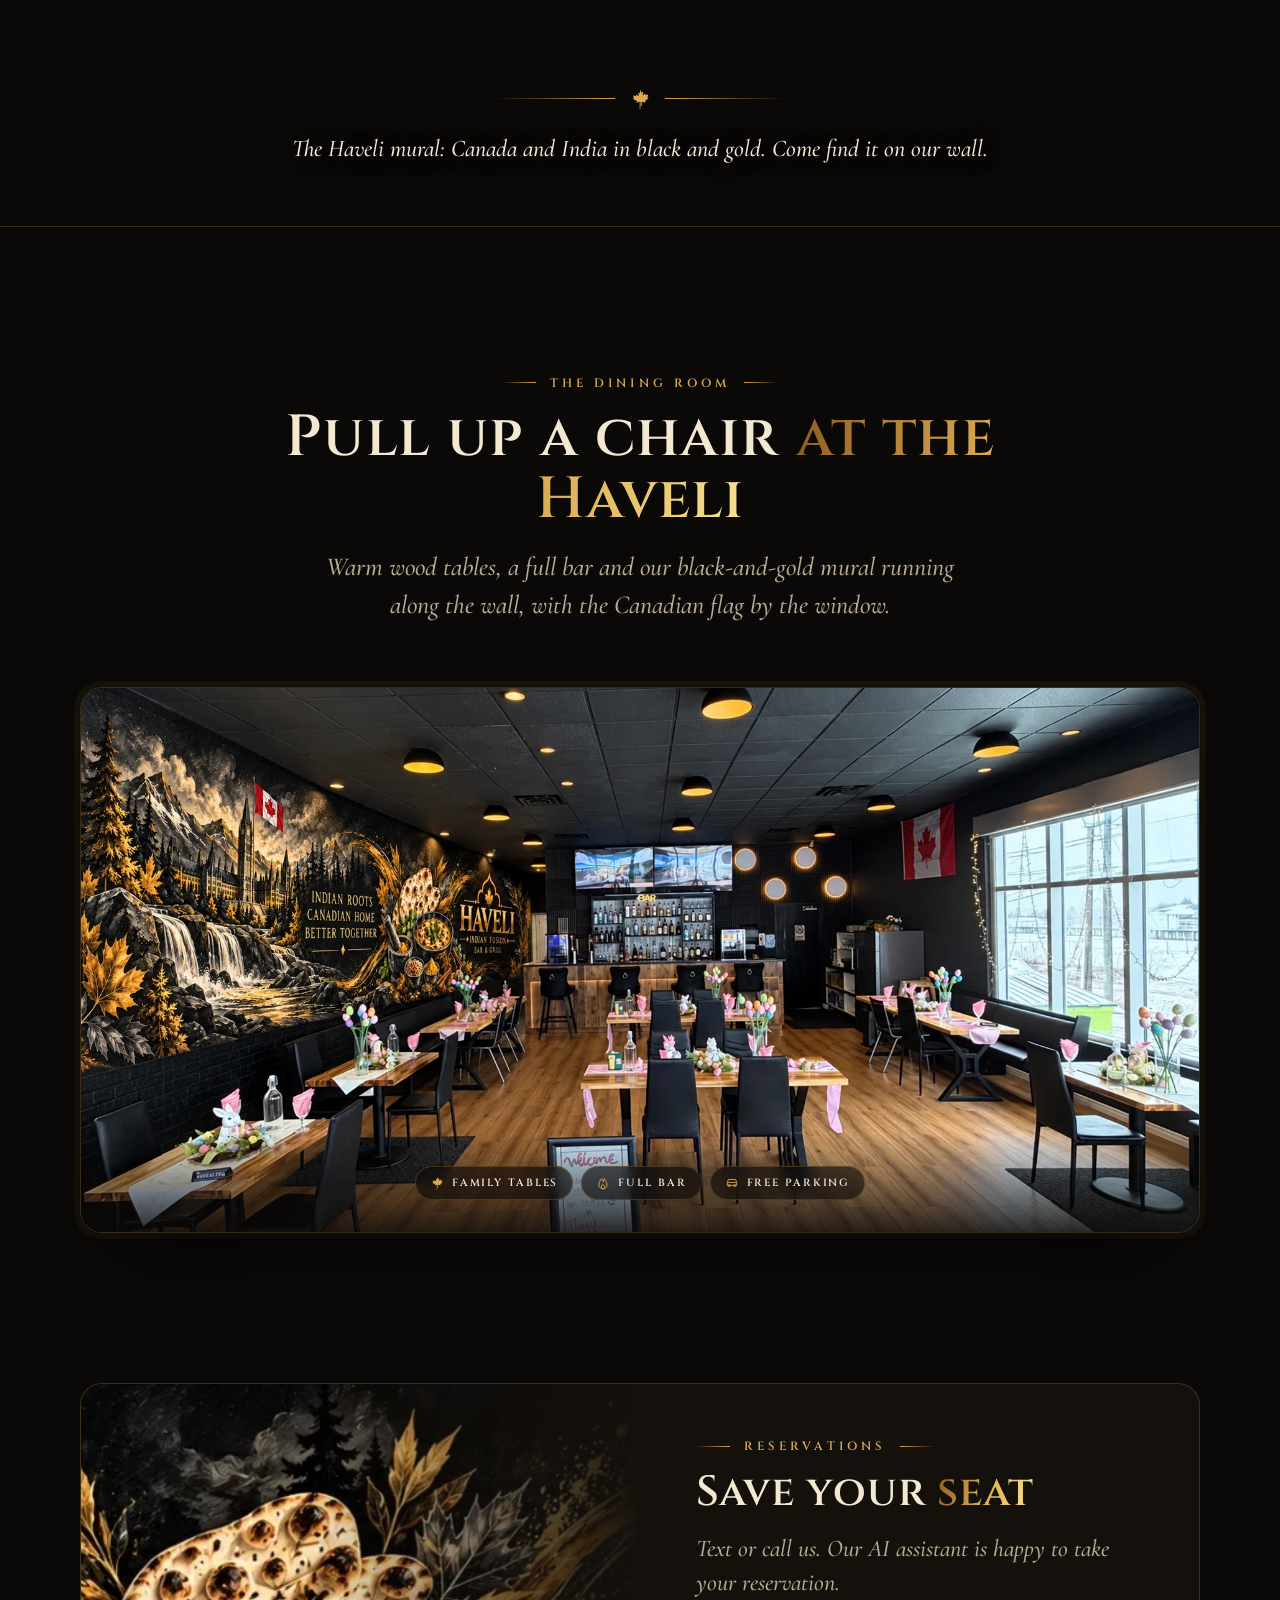
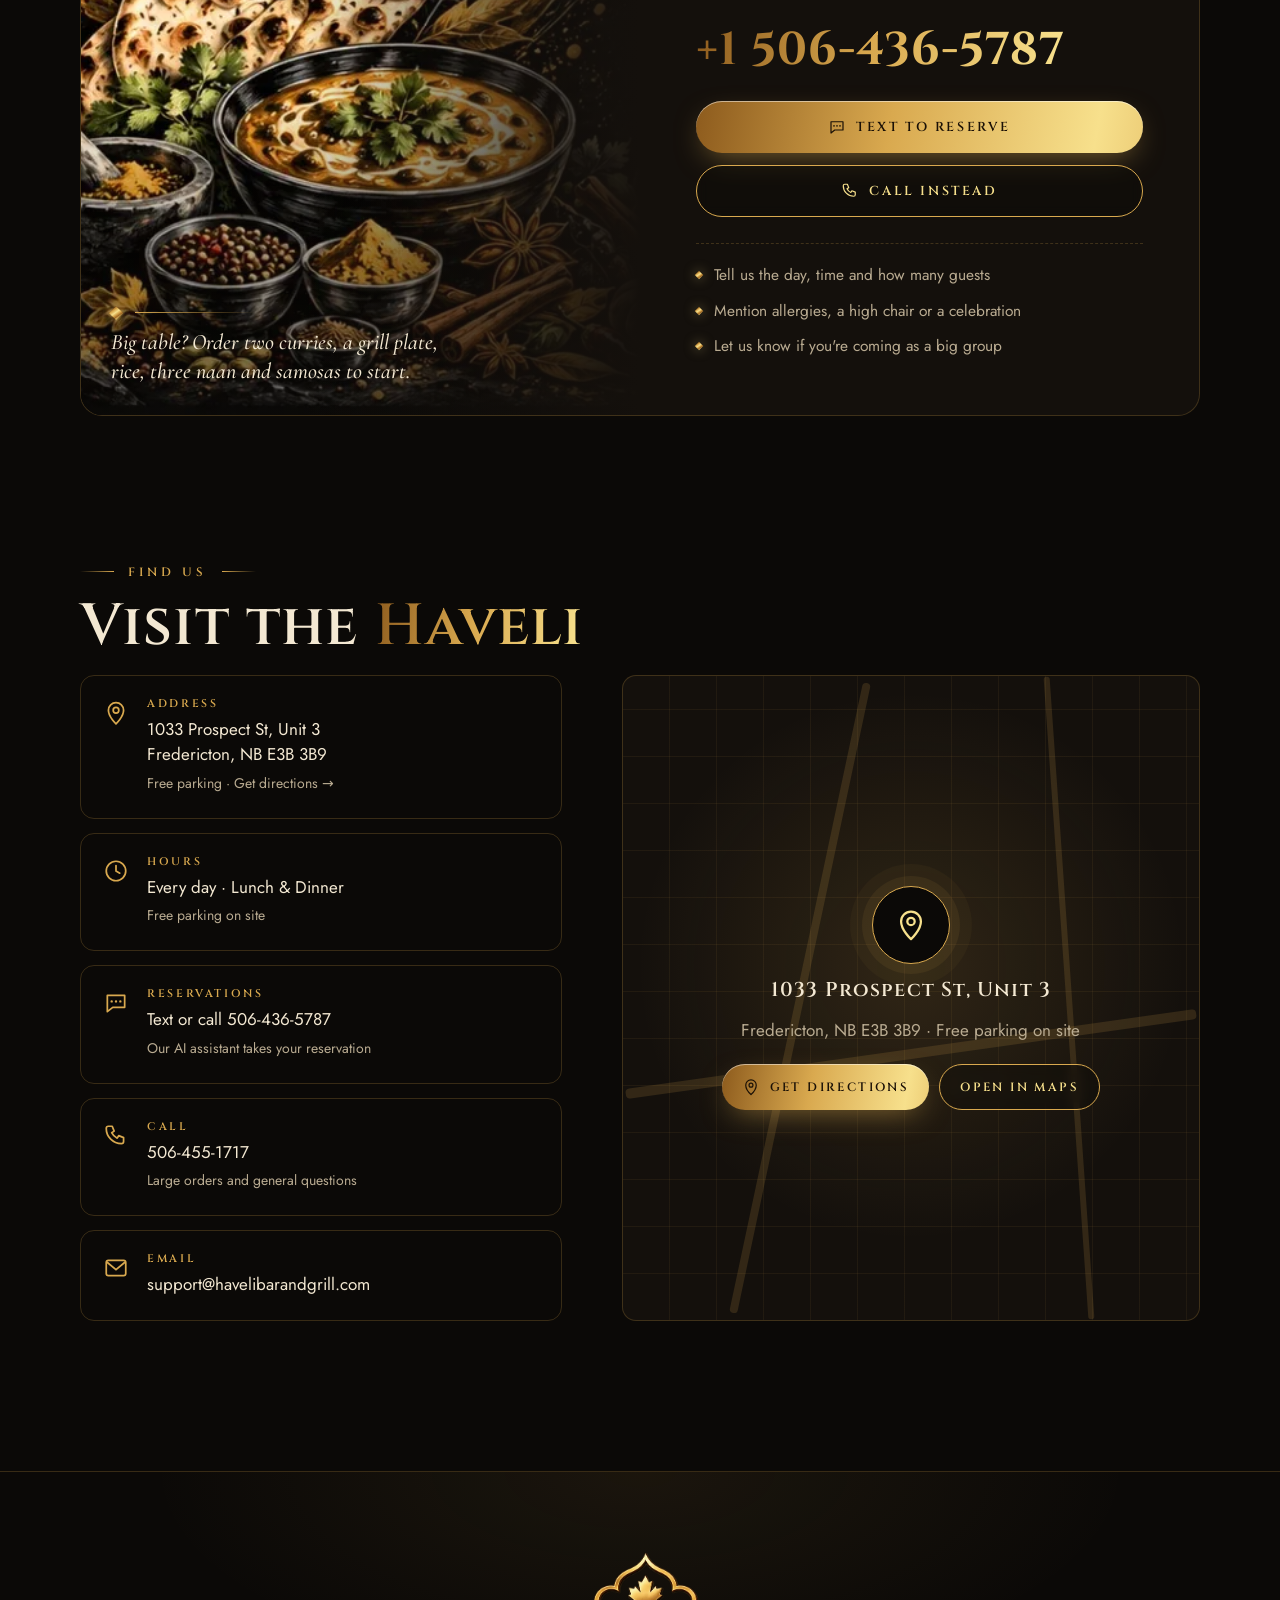
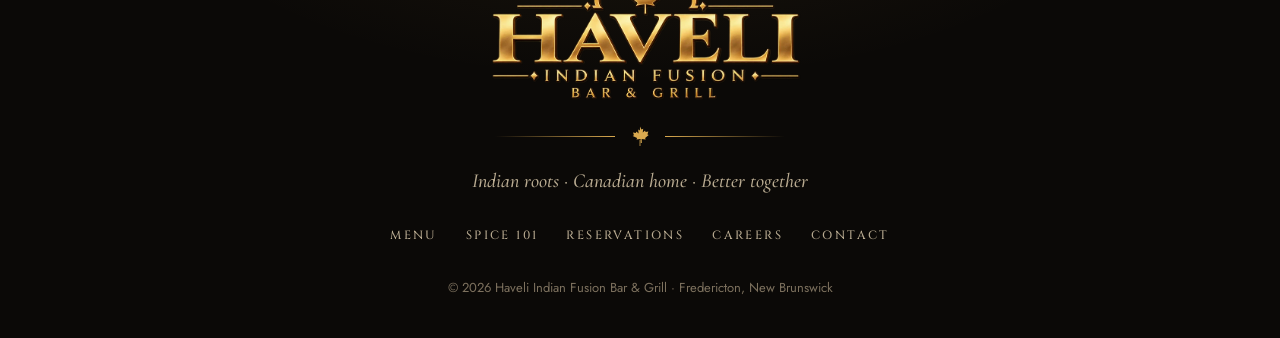
==== commit 0400a2bf: "Forward printed QR codes to havelibarandgrill.com/menu/ menu.html is where the printed codes land, s" ====
--- a/index.html
+++ b/index.html
@@ -15,7 +15,7 @@
 <link rel="preconnect" href="https://fonts.googleapis.com">
 <link rel="preconnect" href="https://fonts.gstatic.com" crossorigin>
 <link href="https://fonts.googleapis.com/css2?family=Cinzel:wght@500;600;700&family=Cormorant+Garamond:ital,wght@0,500;1,500;1,600&family=Jost:wght@300;400;500;600&display=swap" rel="stylesheet">
-<link rel="stylesheet" href="assets/site.css?v=202611061502">
+<link rel="stylesheet" href="assets/site.css?v=202611061508">
 </head>
 <body>
 
@@ -47,11 +47,11 @@
     <a href="#top" class="nav-logo" aria-label="Haveli home"><img src="assets/logo-sm.webp" alt="Haveli Indian Fusion Bar &amp; Grill" width="978" height="402"></a>
     <nav class="nav-links" aria-label="Main">
       <a href="#chef">Chef Vic</a>
-      <a href="menu.html">Menu</a>
+      <a href="full-menu.html">Menu</a>
   <a href="guide.html">Spice 101</a>
       <a href="#room">Dining Room</a>
       <a href="#visit">Visit</a>
-      <a class="btn btn-gold" href="menu.html">See the Menu</a>
+      <a class="btn btn-gold" href="full-menu.html">See the Menu</a>
     </nav>
     <button class="burger" id="burger" aria-label="Open menu" aria-expanded="false" aria-controls="drawer"><span></span></button>
   </div>
@@ -60,11 +60,11 @@
 <div class="drawer" id="drawer" aria-hidden="true">
   <svg class="drawer-arch" aria-hidden="true"><use href="#i-arch"/></svg>
   <a href="#chef">Chef Vic</a>
-  <a href="menu.html">Menu</a>
+  <a href="full-menu.html">Menu</a>
   <a href="guide.html">Spice 101</a>
   <a href="#room">Dining Room</a>
   <a href="#visit">Visit</a>
-  <a class="btn btn-gold" href="menu.html">See the Menu</a>
+  <a class="btn btn-gold" href="full-menu.html">See the Menu</a>
 </div>
 
 <main id="top">
@@ -80,7 +80,7 @@
     </p>
     <p class="hero-sub">Authentic North Indian cooking: <b>clay-oven tandoor</b>, <b>royal Mughlai curries</b>, <b>fragrant biryanis</b> and Indo-Chinese favourites.</p>
     <div class="hero-cta">
-      <a class="btn btn-gold" href="menu.html">See the Menu</a>
+      <a class="btn btn-gold" href="full-menu.html">See the Menu</a>
       <a class="btn btn-ghost" href="#reserve">Book a Table</a>
     </div>
     <div class="hero-meta">
@@ -238,7 +238,7 @@
     <div class="divider"><i></i><svg class="leaf" style="color:var(--gold)"><use href="#i-leaf"/></svg><i></i></div>
     <p class="tag">Indian roots · Canadian home · Better together</p>
     <nav class="fnav" aria-label="Footer">
-      <a href="menu.html">Menu</a><a href="guide.html">Spice 101</a><a href="#reserve">Reservations</a><a href="mailto:support@havelibarandgrill.com?subject=Careers%20at%20Haveli">Careers</a><a href="#visit">Contact</a>
+      <a href="full-menu.html">Menu</a><a href="guide.html">Spice 101</a><a href="#reserve">Reservations</a><a href="mailto:support@havelibarandgrill.com?subject=Careers%20at%20Haveli">Careers</a><a href="#visit">Contact</a>
     </nav>
     <div class="fine">
       <span>© <span id="yr"></span> Haveli Indian Fusion Bar &amp; Grill · Fredericton, New Brunswick</span>
@@ -248,11 +248,11 @@
 
 <nav class="actionbar" id="actionbar" aria-label="Quick actions">
   <a href="tel:+15064551717"><svg><use href="#i-phone"/></svg>Call</a>
-  <a class="main" href="menu.html"><svg><use href="#i-bag"/></svg>Menu</a>
+  <a class="main" href="full-menu.html"><svg><use href="#i-bag"/></svg>Menu</a>
   <a href="https://www.google.com/maps/search/?api=1&query=Haveli+Indian+Bar+and+Grill+1033+Prospect+St+Fredericton+NB" target="_blank" rel="noopener"><svg><use href="#i-pin"/></svg>Directions</a>
 </nav>
 
-<script src="assets/site.js?v=202611061502"></script>
-<script src="assets/home.js?v=202611061502"></script>
+<script src="assets/site.js?v=202611061508"></script>
+<script src="assets/home.js?v=202611061508"></script>
 </body>
 </html>
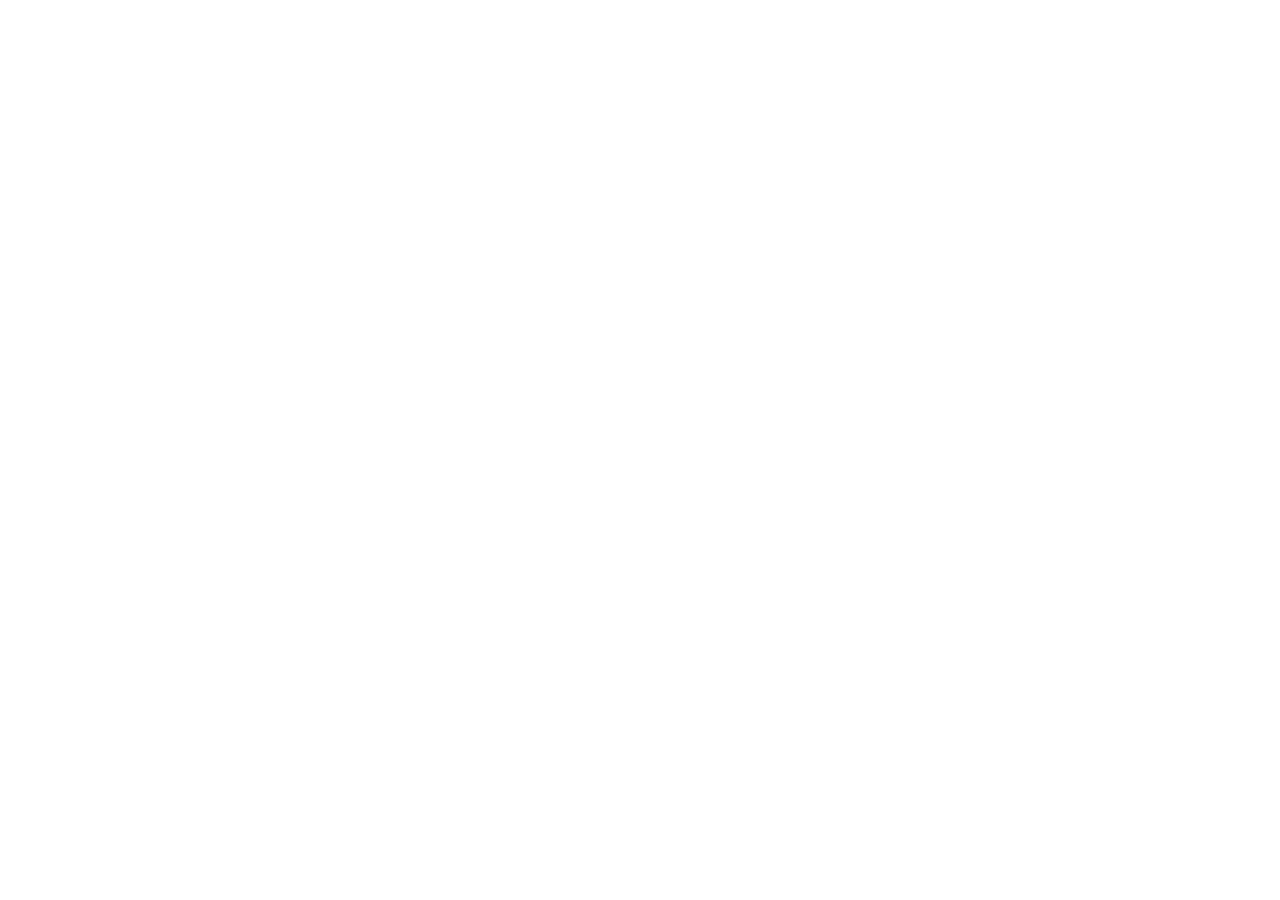
==== commit 2f870fc1: "Forward all of eathaveli.ca to havelibarandgrill.com/menu/ The new website is saved on the new-websi" ====
--- a/index.html
+++ b/index.html
@@ -1,258 +1,7 @@
 <!DOCTYPE html>
-<html lang="en">
-<head>
-<meta charset="utf-8">
-<meta name="viewport" content="width=device-width, initial-scale=1, viewport-fit=cover">
-<title>Haveli Indian Fusion Bar &amp; Grill · Fredericton</title>
-<meta name="description" content="Authentic North Indian cooking in Fredericton: clay-oven tandoor, royal Mughlai curries, biryanis, Indo-Chinese favourites and a full bar. Chef Vic's Haveli, 1033 Prospect St.">
-<meta name="theme-color" content="#0b0907">
-<meta property="og:title" content="Haveli Indian Fusion Bar & Grill">
-<meta property="og:description" content="Indian Roots · Canadian Home · Better Together. Every day, lunch & dinner on Prospect St, Fredericton.">
-<meta property="og:image" content="https://eathaveli.ca/assets/mural-photo.webp">
-<meta property="og:url" content="https://eathaveli.ca/">
-<link rel="canonical" href="https://eathaveli.ca/">
-<link rel="icon" href="assets/logo-sm.webp">
-<link rel="preconnect" href="https://fonts.googleapis.com">
-<link rel="preconnect" href="https://fonts.gstatic.com" crossorigin>
-<link href="https://fonts.googleapis.com/css2?family=Cinzel:wght@500;600;700&family=Cormorant+Garamond:ital,wght@0,500;1,500;1,600&family=Jost:wght@300;400;500;600&display=swap" rel="stylesheet">
-<link rel="stylesheet" href="assets/site.css?v=202611061508">
-</head>
-<body>
-
-<svg width="0" height="0" style="position:absolute" aria-hidden="true">
-  <defs>
-    <clipPath id="archClip" clipPathUnits="objectBoundingBox"><path d="M0,1 L0,.38 C0,.3 .08,.26 .16,.26 C.26,.26 .3,.18 .34,.12 C.4,.06 .47,.04 .5,0 C.53,.04 .6,.06 .66,.12 C.7,.18 .74,.26 .84,.26 C.92,.26 1,.3 1,.38 L1,1 Z"/></clipPath>
-    <symbol id="i-leaf" viewBox="0 0 24 24"><path fill="currentColor" d="M12 1.5l1.6 3.4 1.9-.9-.5 4.2 2.5-2.1.6 1.6 3-.6-1 3.2 1.4.7-3.9 3.3.6 1.5-4.4-.6.2 4.4h-1.2l-.2-4.4-4.4.6.6-1.5L4 12l1.4-.7-1-3.2 3 .6.6-1.6 2.5 2.1-.5-4.2 1.9.9z"/><path fill="currentColor" d="M11.6 16.4h.8V23h-.8z"/></symbol>
-    <symbol id="i-arch" viewBox="0 0 120 70"><path d="M4 70V44c0-7 5-12 12-12 10 0 13-6 16-12 4-8 13-11 20-14 4-2 7-4 8-6 1 2 4 4 8 6 7 3 16 6 20 14 3 6 6 12 16 12 7 0 12 5 12 12v26" fill="none" stroke="currentColor" stroke-width="2.4" stroke-linejoin="round"/></symbol>
-    <symbol id="i-chat" viewBox="0 0 24 24"><path fill="none" stroke="currentColor" stroke-width="1.6" stroke-linejoin="round" d="M4 5h16v11H9l-5 4V5z"/><path d="M8 10.5h.01M12 10.5h.01M16 10.5h.01" stroke="currentColor" stroke-width="2.2" stroke-linecap="round"/></symbol>
-    <symbol id="i-phone" viewBox="0 0 24 24"><path fill="none" stroke="currentColor" stroke-width="1.6" stroke-linecap="round" stroke-linejoin="round" d="M5 3h3.5l1.8 4.5-2.3 1.4a11 11 0 0 0 5.1 5.1l1.4-2.3L19 13.5V17a2 2 0 0 1-2 2A14 14 0 0 1 3 5a2 2 0 0 1 2-2z"/></symbol>
-    <symbol id="i-pin" viewBox="0 0 24 24"><path fill="none" stroke="currentColor" stroke-width="1.6" stroke-linejoin="round" d="M12 22s7-6.5 7-12.5A7 7 0 0 0 5 9.5C5 15.5 12 22 12 22z"/><circle cx="12" cy="9.5" r="2.6" fill="none" stroke="currentColor" stroke-width="1.6"/></symbol>
-    <symbol id="i-bag" viewBox="0 0 24 24"><path fill="none" stroke="currentColor" stroke-width="1.6" stroke-linejoin="round" d="M5 8h14l-1 13H6L5 8z"/><path fill="none" stroke="currentColor" stroke-width="1.6" stroke-linecap="round" d="M9 10V6a3 3 0 0 1 6 0v4"/></symbol>
-    <symbol id="i-mail" viewBox="0 0 24 24"><rect x="3" y="5" width="18" height="14" rx="2" fill="none" stroke="currentColor" stroke-width="1.6"/><path d="M3.5 6.5l8.5 7 8.5-7" fill="none" stroke="currentColor" stroke-width="1.6"/></symbol>
-    <symbol id="i-clock" viewBox="0 0 24 24"><circle cx="12" cy="12" r="9" fill="none" stroke="currentColor" stroke-width="1.6"/><path d="M12 7v5l3.5 2" fill="none" stroke="currentColor" stroke-width="1.6" stroke-linecap="round"/></symbol>
-    <symbol id="i-flame" viewBox="0 0 24 24"><path fill="none" stroke="currentColor" stroke-width="1.5" stroke-linejoin="round" d="M12 22c4 0 7-2.8 7-6.8 0-4.5-3.6-6.4-4.6-10.7C13 6 12.3 8.2 12.5 10c-1.7-1-2.8-3-2.7-5.5C6.8 7 5 10.6 5 15.2 5 19.2 8 22 12 22z"/><path fill="none" stroke="currentColor" stroke-width="1.5" d="M12 22c-1.8 0-3-1.3-3-3 0-2.2 2-3.3 2.5-5 1.8 1.4 3.5 3 3.5 5 0 1.7-1.2 3-3 3z"/></symbol>
-    <symbol id="i-chili" viewBox="0 0 24 24"><path fill="currentColor" d="M15.5 6.5c2.8.6 4.5 3 3.9 6.6-.8 4.6-6.2 8.7-13.9 8.4-.9 0-.9-1-.1-1.3 5.2-1.8 6.9-5.1 7.3-8.6.3-3 1-5.6 2.8-5.1z"/><path fill="none" stroke="currentColor" stroke-width="1.5" stroke-linecap="round" d="M15.8 6.6c.1-1.8.9-3 2.4-3.6"/></symbol>
-    <symbol id="i-car" viewBox="0 0 24 24"><path fill="none" stroke="currentColor" stroke-width="1.5" stroke-linejoin="round" d="M4 16V11l2-5h12l2 5v5H4zM4 11h16"/><circle cx="7.5" cy="16.5" r="1.8" fill="none" stroke="currentColor" stroke-width="1.5"/><circle cx="16.5" cy="16.5" r="1.8" fill="none" stroke="currentColor" stroke-width="1.5"/></symbol>
-    <symbol id="i-search" viewBox="0 0 24 24"><circle cx="11" cy="11" r="7" fill="none" stroke="currentColor" stroke-width="1.7"/><path d="M20 20l-4-4" stroke="currentColor" stroke-width="1.7" stroke-linecap="round"/></symbol>
-    <symbol id="i-eye" viewBox="0 0 24 24"><path fill="none" stroke="currentColor" stroke-width="1.4" d="M2 12s3.6-7 10-7 10 7 10 7-3.6 7-10 7S2 12 2 12z"/><circle cx="12" cy="12" r="3.4" fill="none" stroke="currentColor" stroke-width="1.4"/></symbol>
-    <symbol id="i-sound" viewBox="0 0 24 24"><path fill="none" stroke="currentColor" stroke-width="1.4" stroke-linecap="round" d="M3 12h2M7 8v8M11 4v16M15 7v10M19 10v4"/></symbol>
-    <symbol id="i-aroma" viewBox="0 0 24 24"><path fill="none" stroke="currentColor" stroke-width="1.4" stroke-linecap="round" d="M8 20c-2-3 2-5 0-8s2-5 0-8M12 20c-2-3 2-5 0-8s2-5 0-8M16 20c-2-3 2-5 0-8s2-5 0-8"/></symbol>
-    <symbol id="i-hand" viewBox="0 0 24 24"><path fill="none" stroke="currentColor" stroke-width="1.4" stroke-linejoin="round" stroke-linecap="round" d="M8 13V5.5a1.5 1.5 0 0 1 3 0V11m0-1V4a1.5 1.5 0 0 1 3 0v7m0-5.5a1.5 1.5 0 0 1 3 0V12m0-3.5a1.5 1.5 0 0 1 3 0V15a7 7 0 0 1-7 7h-1.5a6 6 0 0 1-4.6-2.2L3.6 15a1.6 1.6 0 0 1 2.4-2.1L8 15"/></symbol>
-    <symbol id="i-spoon" viewBox="0 0 24 24"><ellipse cx="15.5" cy="8.5" rx="4" ry="5.5" transform="rotate(45 15.5 8.5)" fill="none" stroke="currentColor" stroke-width="1.4"/><path d="M12.6 11.4 3.5 20.5" stroke="currentColor" stroke-width="1.6" stroke-linecap="round"/></symbol>
-  </defs>
-</svg>
-
-<header class="nav" id="nav">
-  <div class="wrap">
-    <a href="#top" class="nav-logo" aria-label="Haveli home"><img src="assets/logo-sm.webp" alt="Haveli Indian Fusion Bar &amp; Grill" width="978" height="402"></a>
-    <nav class="nav-links" aria-label="Main">
-      <a href="#chef">Chef Vic</a>
-      <a href="full-menu.html">Menu</a>
-  <a href="guide.html">Spice 101</a>
-      <a href="#room">Dining Room</a>
-      <a href="#visit">Visit</a>
-      <a class="btn btn-gold" href="full-menu.html">See the Menu</a>
-    </nav>
-    <button class="burger" id="burger" aria-label="Open menu" aria-expanded="false" aria-controls="drawer"><span></span></button>
-  </div>
-</header>
-
-<div class="drawer" id="drawer" aria-hidden="true">
-  <svg class="drawer-arch" aria-hidden="true"><use href="#i-arch"/></svg>
-  <a href="#chef">Chef Vic</a>
-  <a href="full-menu.html">Menu</a>
-  <a href="guide.html">Spice 101</a>
-  <a href="#room">Dining Room</a>
-  <a href="#visit">Visit</a>
-  <a class="btn btn-gold" href="full-menu.html">See the Menu</a>
-</div>
-
-<main id="top">
-<!-- HERO -->
-<section class="hero">
-  <div class="hero-bg" aria-hidden="true"></div>
-  <canvas id="sparks" aria-hidden="true"></canvas>
-  <div class="hero-inner">
-    <h1 class="sr">Haveli Indian Fusion Bar &amp; Grill — Fredericton</h1>
-    <img class="hero-logo" src="assets/logo-hero.webp" alt="" width="1300" height="534">
-    <p class="tagline" aria-label="Indian roots, Canadian home, better together">
-      <span class="gold">Indian Roots</span><span class="dia"></span><span class="gold">Canadian Home</span><span class="dia"></span><span class="gold">Better Together</span>
-    </p>
-    <p class="hero-sub">Authentic North Indian cooking: <b>clay-oven tandoor</b>, <b>royal Mughlai curries</b>, <b>fragrant biryanis</b> and Indo-Chinese favourites.</p>
-    <div class="hero-cta">
-      <a class="btn btn-gold" href="full-menu.html">See the Menu</a>
-      <a class="btn btn-ghost" href="#reserve">Book a Table</a>
-    </div>
-    <div class="hero-meta">
-      <span><svg><use href="#i-clock"/></svg>Every day · Lunch &amp; Dinner</span>
-      <span><svg><use href="#i-pin"/></svg>1033 Prospect St, Fredericton</span>
-      <span><svg><use href="#i-car"/></svg>Free Parking</span>
-    </div>
-  </div>
-  <a href="#chef" class="scroll-cue" aria-label="Scroll to meet Chef Vic"></a>
-</section>
-
-<div class="marquee" aria-hidden="true"><div class="marquee-track" id="marquee"></div></div>
-
-<!-- CHEF VIC -->
-<section class="sec" id="chef">
-  <div class="wrap story">
-    <div class="arch-frame reveal">
-      <div class="img" role="img" aria-label="Chef Vic in his Haveli chef's whites"></div>
-      <svg class="outline" viewBox="0 0 100 100" preserveAspectRatio="none" aria-hidden="true">
-        <path d="M0,100 L0,38 C0,30 8,26 16,26 C26,26 30,18 34,12 C40,6 47,4 50,0 C53,4 60,6 66,12 C70,18 74,26 84,26 C92,26 100,30 100,38 L100,100 Z" fill="none" stroke="currentColor" stroke-width="1.2" vector-effect="non-scaling-stroke"/>
-      </svg>
-      <div class="badge"><div><b class="gold">25+</b><small>Years in<br>the kitchen</small></div></div>
-    </div>
-    <div>
-      <div class="eyebrow reveal">Meet Chef Vic</div>
-      <h2 class="h2 reveal d1">A life poured<br><span class="gold">into every plate</span></h2>
-      <p class="reveal d2">Before Haveli, <strong>Chef Vic ran hotel kitchens and restaurants across India</strong>: feeding banquets, running the pass and learning the regional classics one dish at a time. He brought all of that experience here to Fredericton.</p>
-      <blockquote class="quote reveal d2">
-        “Haveli is more than just a restaurant — it's my dream come to life.”
-        <cite>Chef Vic · Head Chef &amp; Owner</cite>
-      </blockquote>
-      <p class="reveal d3">We're proud to call Canada home, and of the long table on a cold night that brings everyone together. For Chef Vic, bringing <strong>authentic Indian dishes to Fredericton</strong> is a dream come true, from Punjabi curries and Mughlai kebabs to biryanis and momos.</p>
-      <p class="reveal d3">Every plate is meant to delight the senses: the smoke off the tandoor, whole spices hitting hot ghee, and naan torn fresh from the clay oven.</p>
-      <div class="stats reveal d4">
-        <div class="stat"><b class="gold">400°C</b><span>Clay tandoor</span></div>
-        <div class="stat"><b class="gold">130+</b><span>Dishes</span></div>
-        <div class="stat"><b class="gold">7</b><span>Days a week</span></div>
-      </div>
-    </div>
-  </div>
-</section>
-
-<!-- SENSES -->
-<section class="sec senses" aria-labelledby="sensesH">
-  <div class="wrap">
-    <div class="sec-head">
-      <div class="eyebrow center reveal">A Delight to the Senses</div>
-      <h2 class="h2 reveal d1" id="sensesH">A feast for <span class="gold">every sense</span></h2>
-    </div>
-    <div class="sense-grid reveal d2">
-      <div class="sense"><div class="ring"><svg><use href="#i-eye"/></svg></div><h3>Sight</h3><p>Our black-and-gold mural, where Canada flows into India</p></div>
-      <div class="sense"><div class="ring"><svg><use href="#i-aroma"/></svg></div><h3>Smell</h3><p>Whole spices blooming in hot ghee</p></div>
-      <div class="sense"><div class="ring"><svg><use href="#i-hand"/></svg></div><h3>Touch</h3><p>Tear the bread and scoop. Don't worry about being tidy.</p></div>
-      <div class="sense"><div class="ring"><svg><use href="#i-spoon"/></svg></div><h3>Taste</h3><p>Mild, medium or hot, made to order</p></div>
-    </div>
-  </div>
-</section>
-
-<!-- MURAL BAND -->
-<section class="feast" aria-label="The Haveli mural">
-  <div class="feast-img" role="img" aria-label="The Haveli mural: Canadian landscape flowing into an Indian feast of naan, curry and spices"></div>
-  <div class="feast-cap">
-    <div class="divider"><i></i><svg class="leaf" style="color:var(--gold)"><use href="#i-leaf"/></svg><i></i></div>
-    <p>The Haveli mural: Canada and India in black and gold. Come find it on our wall.</p>
-  </div>
-</section>
-
-<!-- DINING ROOM -->
-<section class="sec" id="room" style="padding-bottom:0">
-  <div class="wrap">
-    <div class="sec-head">
-      <div class="eyebrow center reveal">The Dining Room</div>
-      <h2 class="h2 reveal d1">Pull up a chair <span class="gold">at the Haveli</span></h2>
-      <p class="lede reveal d2">Warm wood tables, a full bar and our black-and-gold mural running along the wall, with the Canadian flag by the window.</p>
-    </div>
-    <figure class="room reveal">
-      <img src="assets/dining-room.webp" alt="The Haveli dining room: wood tables and black chairs, the black-and-gold Haveli mural along the left wall, a full bar at the back and a Canadian flag by the windows" loading="lazy" width="1798" height="875">
-      <figcaption>
-        <span><svg><use href="#i-leaf"/></svg>Family tables</span>
-        <span><svg><use href="#i-flame"/></svg>Full bar</span>
-        <span><svg><use href="#i-car"/></svg>Free parking</span>
-      </figcaption>
-    </figure>
-  </div>
-</section>
-
-<!-- RESERVE -->
-<section class="sec" id="reserve">
-  <div class="wrap">
-    <div class="reserve reveal">
-      <div class="reserve-art" role="img" aria-label="Naan, curry and whole spices from the Haveli mural">
-        <div class="over"><div class="divider" style="justify-content:flex-start;margin:0 0 10px"><span class="dia"></span><i></i></div><p>Big table? Order two curries, a grill plate, rice, three naan and samosas to start.</p></div>
-      </div>
-      <div class="reserve-form reserve-text">
-        <div class="eyebrow">Reservations</div>
-        <h2 class="h2">Save your <span class="gold">seat</span></h2>
-        <p class="rt-lede">Text or call us. Our AI assistant is happy to take your reservation.</p>
-        <a class="rt-number" href="sms:+15064365787" aria-label="Text 506-436-5787 to reserve">+1 506-436-5787</a>
-        <div class="rt-btns">
-          <a class="btn btn-gold" href="sms:+15064365787"><svg><use href="#i-chat"/></svg>Text to Reserve</a>
-          <a class="btn btn-ghost" href="tel:+15064365787"><svg><use href="#i-phone"/></svg>Call Instead</a>
-        </div>
-        <ul class="rt-tips">
-          <li><span class="dia"></span>Tell us the day, time and how many guests</li>
-          <li><span class="dia"></span>Mention allergies, a high chair or a celebration</li>
-          <li><span class="dia"></span>Let us know if you're coming as a big group</li>
-        </ul>
-      </div>
-    </div>
-  </div>
-</section>
-
-<!-- VISIT -->
-<section class="sec" id="visit" style="padding-top:0">
-  <div class="wrap">
-    <div class="eyebrow reveal">Find Us</div>
-    <h2 class="h2 reveal d1">Visit the <span class="gold">Haveli</span></h2>
-    <div class="visit">
-      <div class="info">
-        <a class="info-row reveal" href="https://www.google.com/maps/search/?api=1&query=Haveli+Indian+Bar+and+Grill+1033+Prospect+St+Fredericton+NB" target="_blank" rel="noopener">
-          <svg><use href="#i-pin"/></svg><div><h4>Address</h4><p>1033 Prospect St, Unit 3<br>Fredericton, NB E3B 3B9</p><small>Free parking · Get directions →</small></div></a>
-        <div class="info-row reveal d1">
-          <svg><use href="#i-clock"/></svg><div><h4>Hours</h4><p>Every day · Lunch &amp; Dinner</p><small>Free parking on site</small></div></div>
-        <a class="info-row reveal d2" href="sms:+15064365787">
-          <svg><use href="#i-chat"/></svg><div><h4>Reservations</h4><p>Text or call 506-436-5787</p><small>Our AI assistant takes your reservation</small></div></a>
-        <a class="info-row reveal d2" href="tel:+15064551717">
-          <svg><use href="#i-phone"/></svg><div><h4>Call</h4><p>506-455-1717</p><small>Large orders and general questions</small></div></a>
-        <a class="info-row reveal d3" href="mailto:support@havelibarandgrill.com">
-          <svg><use href="#i-mail"/></svg><div><h4>Email</h4><p>support@havelibarandgrill.com</p></div></a>
-      </div>
-      <div class="map reveal d2" id="map">
-        <div class="map-fallback">
-          <span class="road" style="left:0;right:0;top:58%;height:10px;transform:rotate(-8deg)"></span>
-          <span class="road" style="top:0;bottom:0;left:30%;width:8px;transform:rotate(12deg)"></span>
-          <span class="road" style="top:0;bottom:0;right:22%;width:6px;transform:rotate(-4deg)"></span>
-          <div class="pinwrap"><svg><use href="#i-pin"/></svg></div>
-          <h4>1033 Prospect St, Unit 3</h4>
-          <p>Fredericton, NB E3B 3B9 · Free parking on site</p>
-          <div class="btns">
-            <a class="btn btn-gold" href="https://www.google.com/maps/dir/?api=1&destination=1033+Prospect+St+Fredericton+NB+E3B+3B9" target="_blank" rel="noopener"><svg><use href="#i-pin"/></svg>Get Directions</a>
-            <a class="btn btn-ghost" href="https://www.google.com/maps/search/?api=1&query=Haveli+Indian+Bar+and+Grill+1033+Prospect+St+Fredericton+NB" target="_blank" rel="noopener">Open in Maps</a>
-          </div>
-        </div>
-        <iframe title="Map to Haveli Indian Bar & Grill" loading="lazy" referrerpolicy="no-referrer-when-downgrade" onload="this.parentNode.classList.add('loaded')"
-          src="https://www.google.com/maps?q=1033+Prospect+St,+Fredericton,+NB+E3B+3B9&output=embed"></iframe>
-      </div>
-    </div>
-  </div>
-</section>
-</main>
-
-<footer>
-  <div class="wrap">
-    <img class="flogo" src="assets/logo-sm.webp" alt="Haveli Indian Fusion Bar &amp; Grill" loading="lazy" width="978" height="402">
-    <div class="divider"><i></i><svg class="leaf" style="color:var(--gold)"><use href="#i-leaf"/></svg><i></i></div>
-    <p class="tag">Indian roots · Canadian home · Better together</p>
-    <nav class="fnav" aria-label="Footer">
-      <a href="full-menu.html">Menu</a><a href="guide.html">Spice 101</a><a href="#reserve">Reservations</a><a href="mailto:support@havelibarandgrill.com?subject=Careers%20at%20Haveli">Careers</a><a href="#visit">Contact</a>
-    </nav>
-    <div class="fine">
-      <span>© <span id="yr"></span> Haveli Indian Fusion Bar &amp; Grill · Fredericton, New Brunswick</span>
-    </div>
-  </div>
-</footer>
-
-<nav class="actionbar" id="actionbar" aria-label="Quick actions">
-  <a href="tel:+15064551717"><svg><use href="#i-phone"/></svg>Call</a>
-  <a class="main" href="full-menu.html"><svg><use href="#i-bag"/></svg>Menu</a>
-  <a href="https://www.google.com/maps/search/?api=1&query=Haveli+Indian+Bar+and+Grill+1033+Prospect+St+Fredericton+NB" target="_blank" rel="noopener"><svg><use href="#i-pin"/></svg>Directions</a>
-</nav>
-
-<script src="assets/site.js?v=202611061508"></script>
-<script src="assets/home.js?v=202611061508"></script>
-</body>
-</html>
+<html lang="en"><head><meta charset="utf-8"><title>Haveli Indian Bar &amp; Grill Menu</title>
+<meta name="viewport" content="width=device-width, initial-scale=1">
+<meta name="robots" content="noindex"><link rel="canonical" href="https://havelibarandgrill.com/menu/">
+<meta http-equiv="refresh" content="0; url=https://havelibarandgrill.com/menu/">
+<script>location.replace("https://havelibarandgrill.com/menu/")</script></head>
+<body style="background:#0b0907;color:#f3e8d2;font-family:system-ui;text-align:center;padding:60px">Opening the menu… <a style="color:#f7e08c" href="https://havelibarandgrill.com/menu/">Tap here if it doesn't open</a></body></html>
